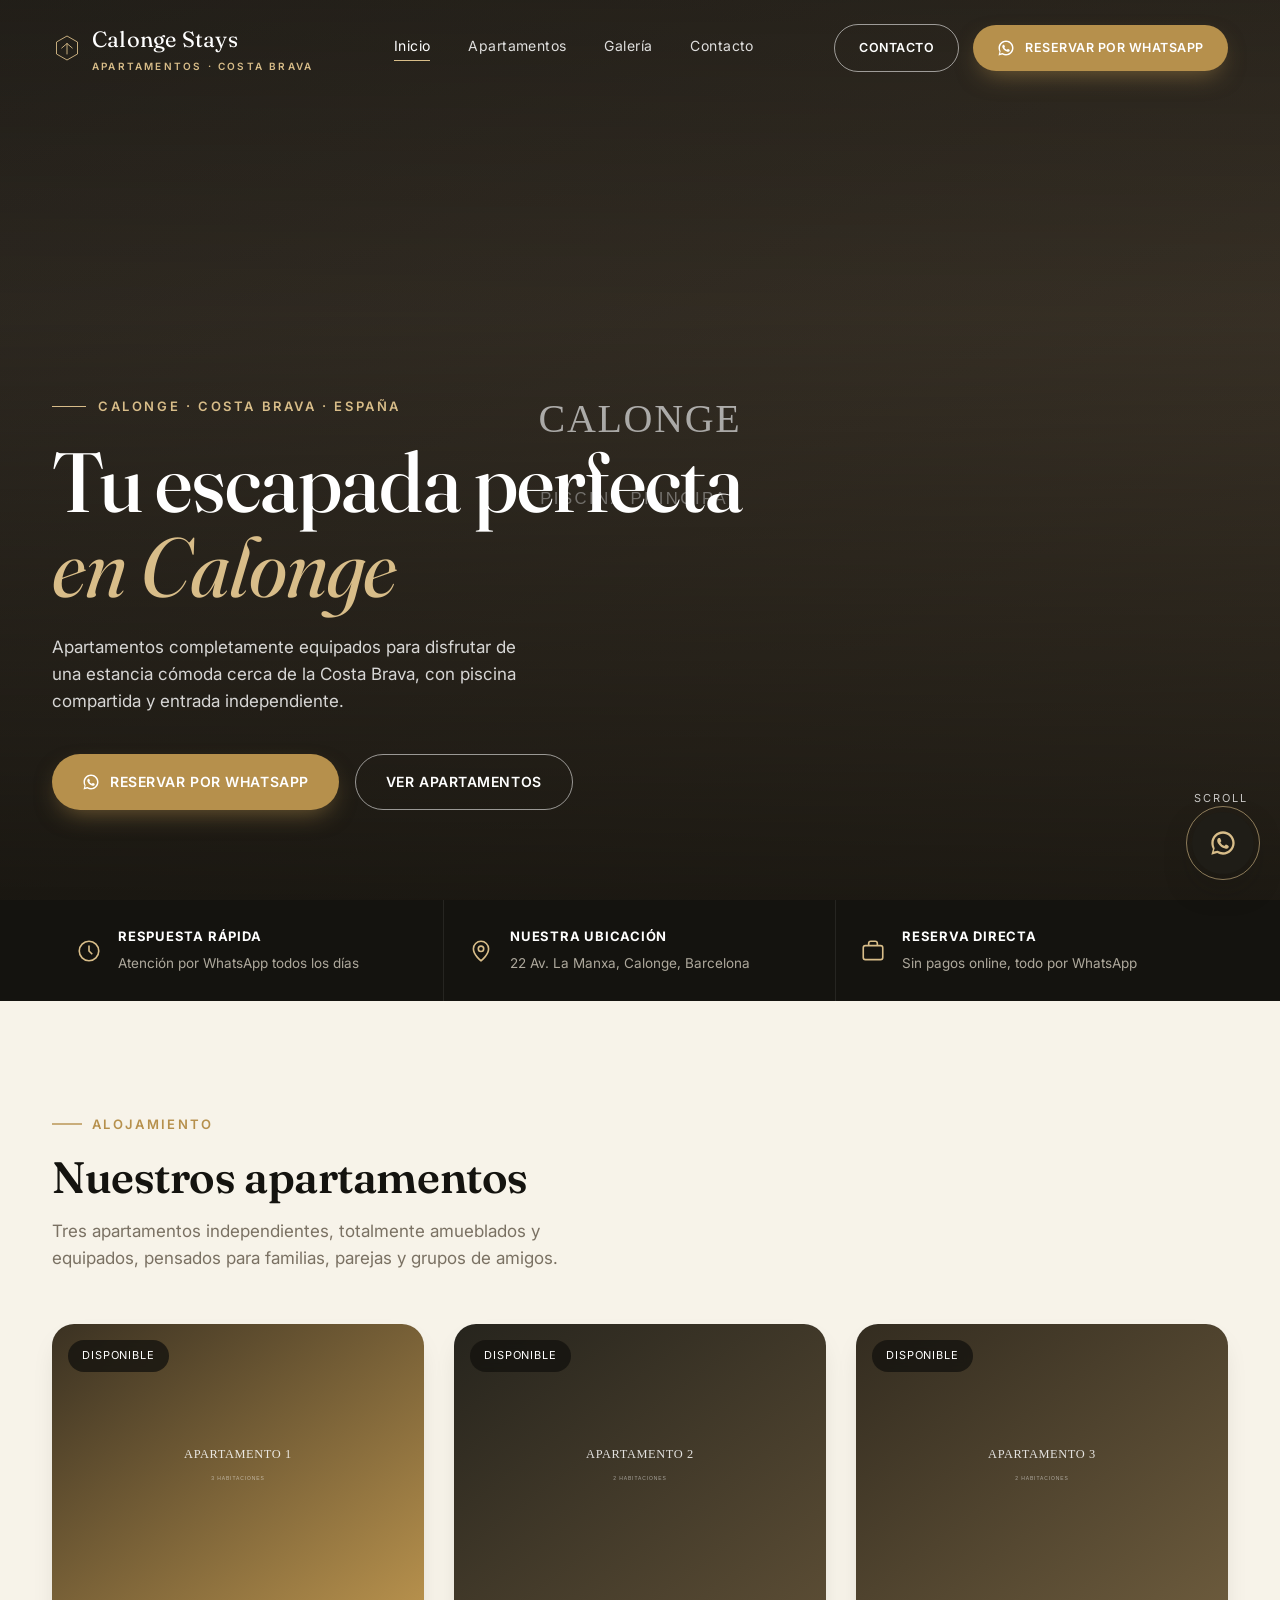
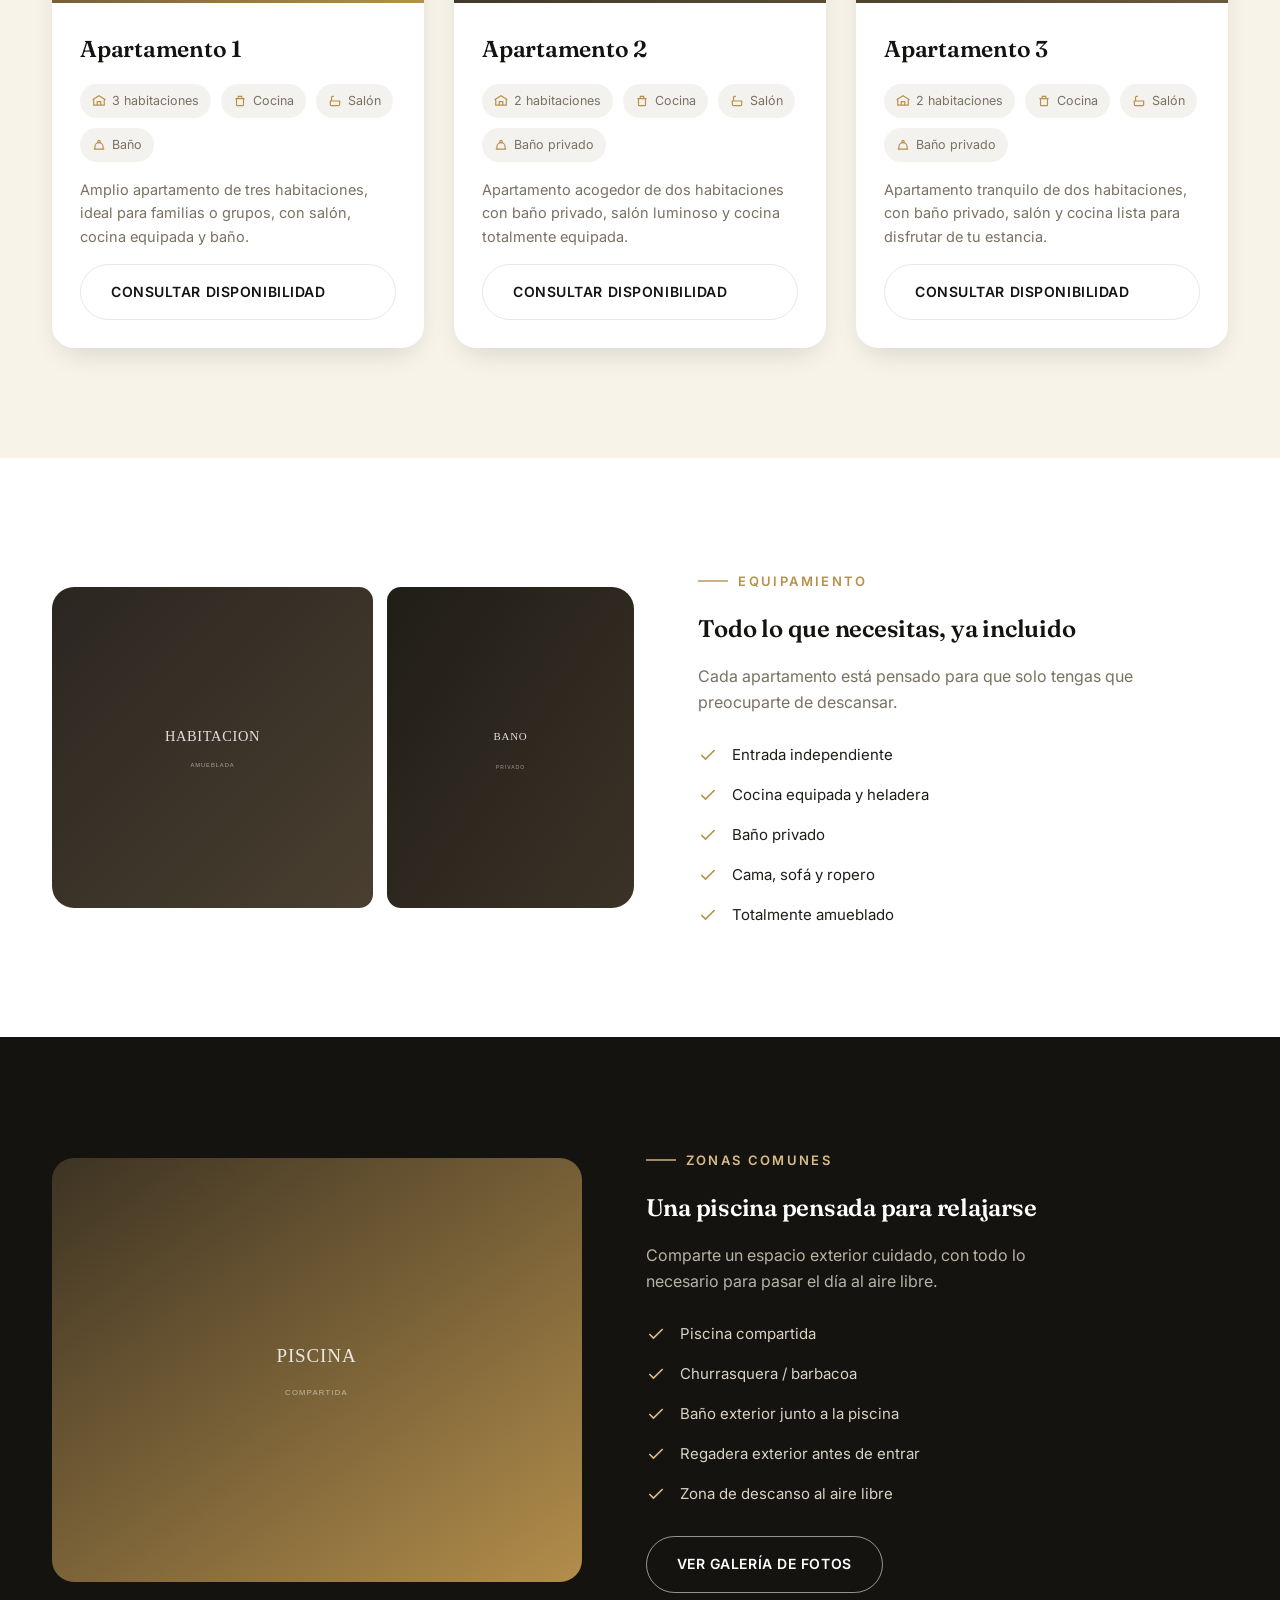
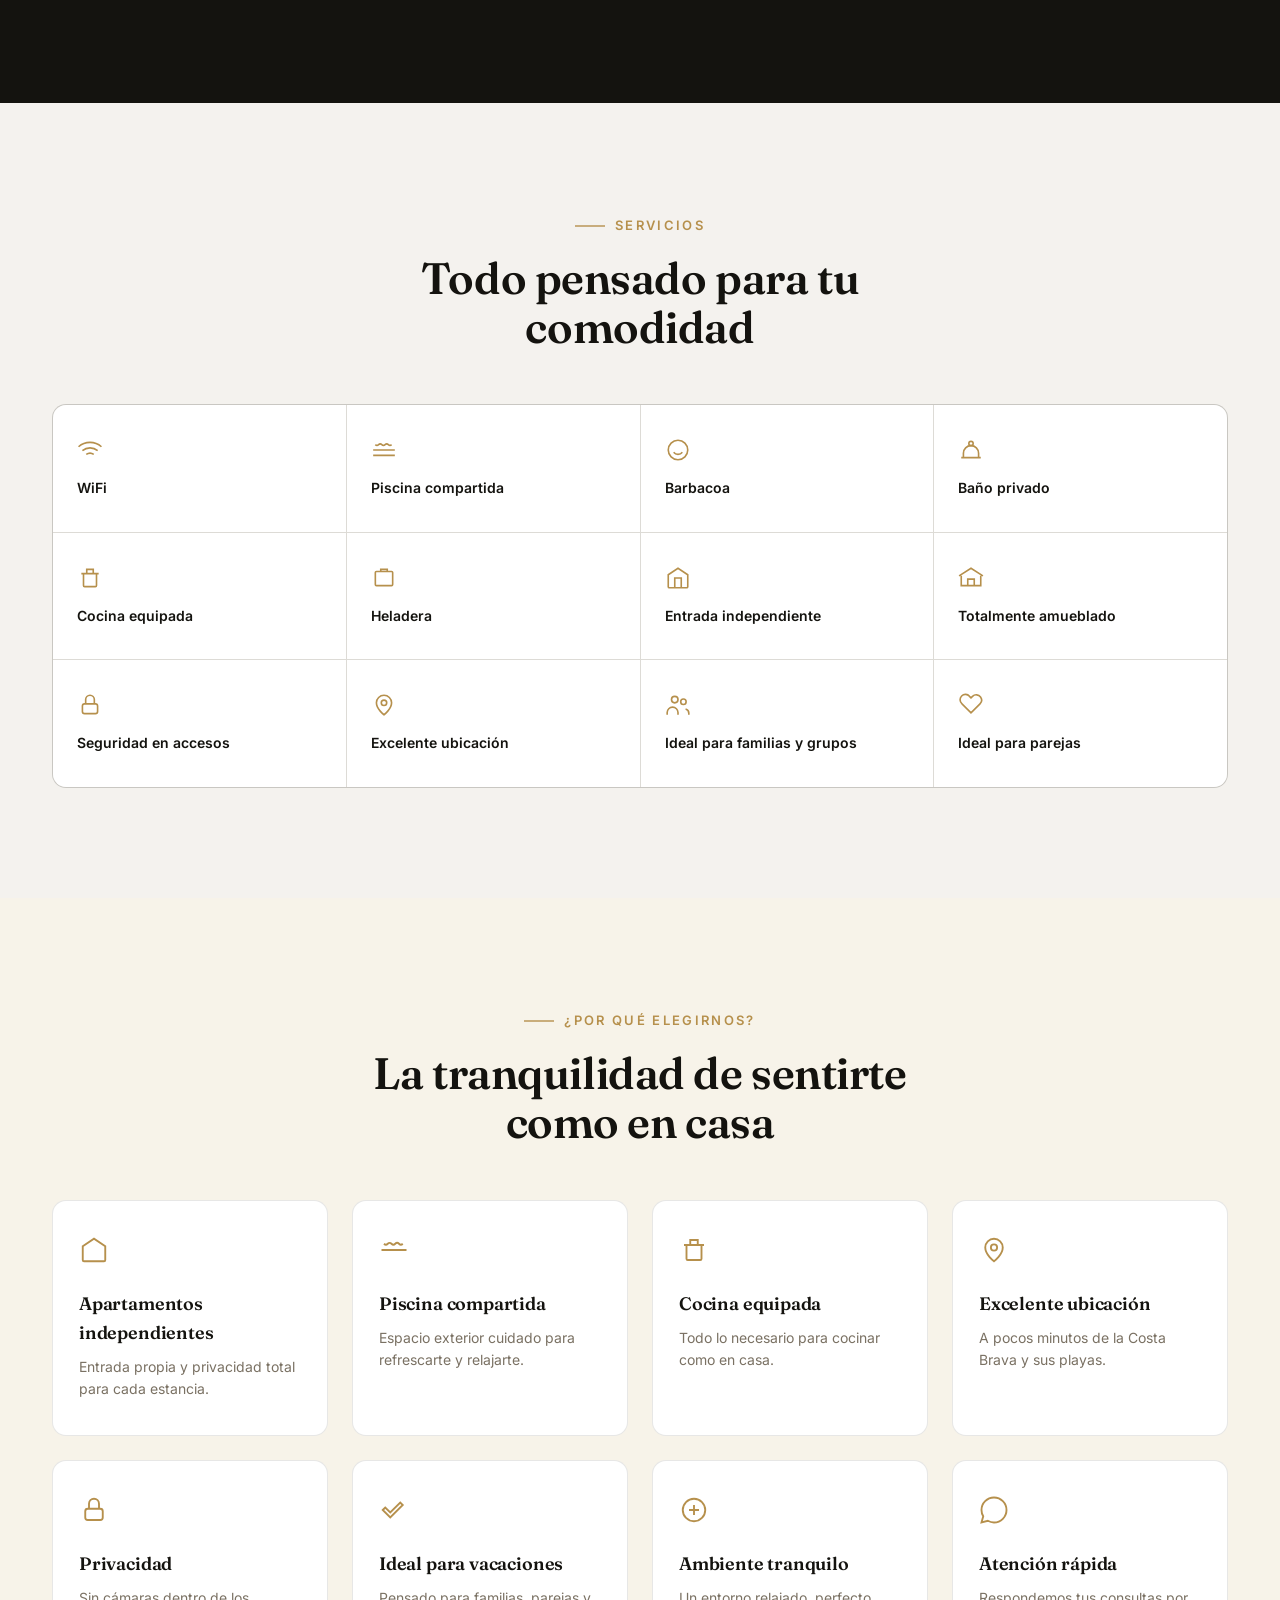
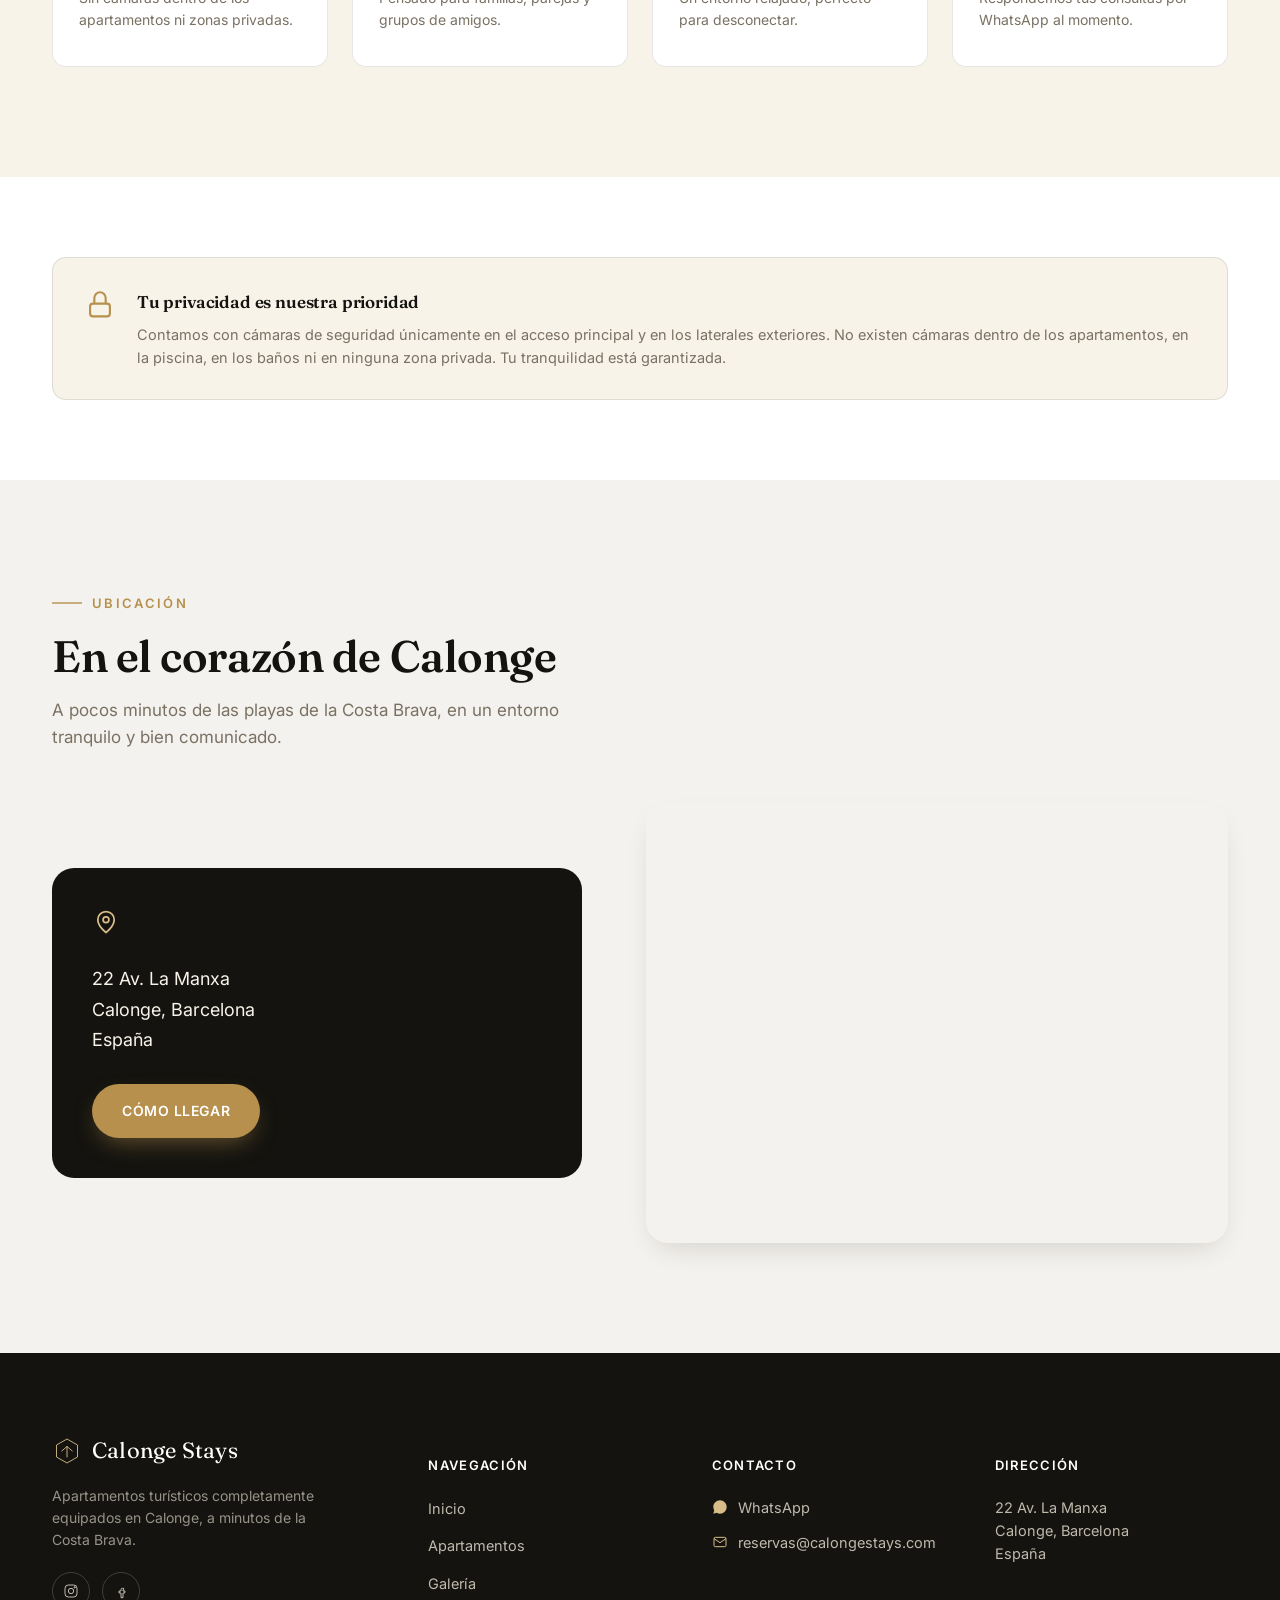
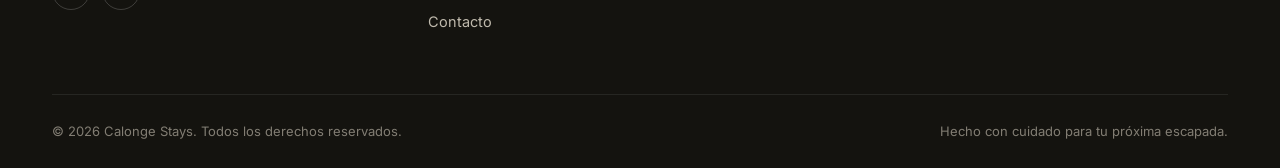
==== index.html @ a1d50704 "Add files via upload" ====
<!DOCTYPE html>
<html lang="es">
<head>
<meta charset="UTF-8">
<meta name="viewport" content="width=device-width, initial-scale=1.0">
<title>Calonge Stays — Apartamentos turísticos en Calonge, Costa Brava</title>
<meta name="description" content="Apartamentos completamente equipados en Calonge, cerca de la Costa Brava. Piscina compartida, barbacoa y entrada independiente. Consulta disponibilidad por WhatsApp.">
<meta name="theme-color" content="#14130F">
<link rel="icon" href="favicon.ico" type="image/png">
<!-- Open Graph -->
<meta property="og:title" content="Calonge Stays — Tu escapada perfecta en Calonge">
<meta property="og:description" content="Apartamentos completamente equipados cerca de la Costa Brava. Piscina compartida, barbacoa y entrada independiente.">
<meta property="og:type" content="website">
<meta property="og:image" content="assets/images/og-cover.svg">
<meta property="og:locale" content="es_ES">
<link rel="preconnect" href="https://fonts.googleapis.com">
<link rel="preconnect" href="https://fonts.gstatic.com" crossorigin>
<link href="https://fonts.googleapis.com/css2?family=Fraunces:ital,opsz,wght@0,9..144,300;0,9..144,500;0,9..144,600;1,9..144,400&family=Inter:wght@400;500;600;700&display=swap" rel="stylesheet">
<link rel="stylesheet" href="assets/css/style.css">
</head>
<body>

<!-- ============ HEADER ============ -->
<header class="site-header">
  <div class="container">
    <a href="index.html" class="brand">
      <svg viewBox="0 0 40 40" fill="none"><path d="M20 4L34 12V28L20 36L6 28V12L20 4Z" stroke="#D8BD89" stroke-width="1.2"/><path d="M13 20L20 14L27 20M20 14V28" stroke="#D8BD89" stroke-width="1.2" stroke-linecap="round" stroke-linejoin="round"/></svg>
      <span>Calonge Stays<small>Apartamentos · Costa Brava</small></span>
    </a>
    <nav class="nav-desktop">
      <a href="index.html" class="active">Inicio</a>
      <a href="apartamentos.html">Apartamentos</a>
      <a href="galeria.html">Galería</a>
      <a href="contacto.html">Contacto</a>
    </nav>
    <div class="nav-cta">
      <a href="contacto.html" class="btn btn-outline">Contacto</a>
      <a href="#" class="btn btn-gold" data-whatsapp data-apartment="Consulta general">
        <svg viewBox="0 0 24 24" fill="currentColor"><path d="M12 2C6.48 2 2 6.48 2 12c0 1.85.5 3.58 1.38 5.07L2 22l5.07-1.36A9.93 9.93 0 0012 22c5.52 0 10-4.48 10-10S17.52 2 12 2zm0 18c-1.66 0-3.21-.46-4.54-1.26l-.33-.2-3.06.82.83-2.99-.21-.31A7.94 7.94 0 014 12c0-4.41 3.59-8 8-8s8 3.59 8 8-3.59 8-8 8zm4.32-5.94c-.23-.12-1.37-.68-1.58-.76-.21-.08-.37-.12-.52.12-.15.23-.6.76-.74.92-.13.15-.27.16-.5.05-1.36-.65-2.25-1.16-3.14-2.63-.24-.4.24-.37.69-1.24.08-.15.04-.28-.03-.39-.08-.12-.6-1.45-.83-1.97-.21-.5-.43-.43-.6-.44-.15-.01-.32-.01-.5-.01-.16 0-.43.06-.66.31-.23.25-.88.86-.88 2.09 0 1.23.9 2.42 1.03 2.59.13.17 1.76 2.69 4.27 3.67 2.02.79 2.43.63 2.87.59.43-.04 1.37-.56 1.56-1.11.19-.55.19-1.01.13-1.11-.06-.1-.21-.16-.45-.28z"/></svg>
        Reservar por WhatsApp
      </a>
    </div>
    <button class="nav-toggle" aria-label="Abrir menú">
      <svg viewBox="0 0 24 24" fill="none" stroke="currentColor" stroke-width="2"><line x1="3" y1="6" x2="21" y2="6"/><line x1="3" y1="12" x2="21" y2="12"/><line x1="3" y1="18" x2="21" y2="18"/></svg>
    </button>
  </div>
</header>

<div class="mobile-menu">
  <a href="index.html">Inicio</a>
  <a href="apartamentos.html">Apartamentos</a>
  <a href="galeria.html">Galería</a>
  <a href="contacto.html">Contacto</a>
  <a href="#" class="btn btn-gold btn-block" data-whatsapp data-apartment="Consulta general">Reservar por WhatsApp</a>
</div>

<!-- ============ HERO ============ -->
<section class="hero">
  <div class="hero-media">
    <img src="assets/images/hero-pool.svg" alt="Piscina compartida de los apartamentos en Calonge" loading="eager">
  </div>
  <div class="hero-content">
    <div class="hero-eyebrow"><span></span>Calonge · Costa Brava · España</div>
    <h1>Tu escapada perfecta<br><em>en Calonge</em></h1>
    <p class="hero-sub">Apartamentos completamente equipados para disfrutar de una estancia cómoda cerca de la Costa Brava, con piscina compartida y entrada independiente.</p>
    <div class="hero-actions">
      <a href="#" class="btn btn-gold" data-whatsapp data-apartment="Consulta general">
        <svg viewBox="0 0 24 24" fill="currentColor"><path d="M12 2C6.48 2 2 6.48 2 12c0 1.85.5 3.58 1.38 5.07L2 22l5.07-1.36A9.93 9.93 0 0012 22c5.52 0 10-4.48 10-10S17.52 2 12 2zm0 18c-1.66 0-3.21-.46-4.54-1.26l-.33-.2-3.06.82.83-2.99-.21-.31A7.94 7.94 0 014 12c0-4.41 3.59-8 8-8s8 3.59 8 8-3.59 8-8 8zm4.32-5.94c-.23-.12-1.37-.68-1.58-.76-.21-.08-.37-.12-.52.12-.15.23-.6.76-.74.92-.13.15-.27.16-.5.05-1.36-.65-2.25-1.16-3.14-2.63-.24-.4.24-.37.69-1.24.08-.15.04-.28-.03-.39-.08-.12-.6-1.45-.83-1.97-.21-.5-.43-.43-.6-.44-.15-.01-.32-.01-.5-.01-.16 0-.43.06-.66.31-.23.25-.88.86-.88 2.09 0 1.23.9 2.42 1.03 2.59.13.17 1.76 2.69 4.27 3.67 2.02.79 2.43.63 2.87.59.43-.04 1.37-.56 1.56-1.11.19-.55.19-1.01.13-1.11-.06-.1-.21-.16-.45-.28z"/></svg>
        Reservar por WhatsApp
      </a>
      <a href="apartamentos.html" class="btn btn-outline">Ver apartamentos</a>
    </div>
  </div>
  <div class="hero-scroll"><span>Scroll</span><span class="line"></span></div>
</section>

<!-- ============ INFO STRIP ============ -->
<section class="info-strip">
  <div class="container">
    <div class="info-item">
      <svg viewBox="0 0 24 24" fill="none" stroke="currentColor" stroke-width="1.5"><circle cx="12" cy="12" r="9"/><path d="M12 7v5l3 3"/></svg>
      <div><strong>Respuesta rápida</strong><span>Atención por WhatsApp todos los días</span></div>
    </div>
    <div class="info-item">
      <svg viewBox="0 0 24 24" fill="none" stroke="currentColor" stroke-width="1.5"><path d="M12 21s-7-5.2-7-11a7 7 0 1114 0c0 5.8-7 11-7 11z"/><circle cx="12" cy="10" r="2.5"/></svg>
      <div><strong>Nuestra ubicación</strong><span>22 Av. La Manxa, Calonge, Barcelona</span></div>
    </div>
    <div class="info-item">
      <svg viewBox="0 0 24 24" fill="none" stroke="currentColor" stroke-width="1.5"><rect x="3" y="7" width="18" height="13" rx="2"/><path d="M8 7V5a2 2 0 012-2h4a2 2 0 012 2v2"/></svg>
      <div><strong>Reserva directa</strong><span>Sin pagos online, todo por WhatsApp</span></div>
    </div>
  </div>
</section>

<!-- ============ APARTAMENTOS ============ -->
<section class="section bg-beige" id="apartamentos">
  <div class="container">
    <div class="section-head reveal">
      <div class="eyebrow"><svg viewBox="0 0 30 10"><line x1="0" y1="5" x2="30" y2="5" stroke="currentColor" stroke-width="1.4"/></svg>Alojamiento</div>
      <h2>Nuestros apartamentos</h2>
      <p>Tres apartamentos independientes, totalmente amueblados y equipados, pensados para familias, parejas y grupos de amigos.</p>
    </div>

    <div class="apt-grid">

      <article class="apt-card reveal">
        <div class="apt-photo">
          <span class="apt-badge">Disponible</span>
          <img src="assets/images/apt1-main.svg" alt="Apartamento 1 en Calonge" loading="lazy">
        </div>
        <div class="apt-body">
          <h3>Apartamento 1</h3>
          <div class="apt-meta">
            <span><svg viewBox="0 0 24 24" fill="none" stroke="currentColor" stroke-width="2"><path d="M3 10v9h18v-9M1 10l11-7 11 7M9 19v-6h6v6"/></svg>3 habitaciones</span>
            <span><svg viewBox="0 0 24 24" fill="none" stroke="currentColor" stroke-width="2"><path d="M4 8h16M6 8v11a1 1 0 001 1h10a1 1 0 001-1V8M9 4h6v4H9z"/></svg>Cocina</span>
            <span><svg viewBox="0 0 24 24" fill="none" stroke="currentColor" stroke-width="2"><path d="M4 12h16v6a2 2 0 01-2 2H6a2 2 0 01-2-2v-6zM6 12V6a2 2 0 012-2h2"/></svg>Salón</span>
            <span><svg viewBox="0 0 24 24" fill="none" stroke="currentColor" stroke-width="2"><circle cx="12" cy="6" r="2"/><path d="M5 19v-4a7 7 0 0114 0v4M3 19h18"/></svg>Baño</span>
          </div>
          <p class="desc">Amplio apartamento de tres habitaciones, ideal para familias o grupos, con salón, cocina equipada y baño.</p>
          <a href="#" class="btn btn-outline-dark" data-whatsapp data-apartment="Apartamento 1">Consultar disponibilidad</a>
        </div>
      </article>

      <article class="apt-card reveal">
        <div class="apt-photo">
          <span class="apt-badge">Disponible</span>
          <img src="assets/images/apt2-main.svg" alt="Apartamento 2 en Calonge" loading="lazy">
        </div>
        <div class="apt-body">
          <h3>Apartamento 2</h3>
          <div class="apt-meta">
            <span><svg viewBox="0 0 24 24" fill="none" stroke="currentColor" stroke-width="2"><path d="M3 10v9h18v-9M1 10l11-7 11 7M9 19v-6h6v6"/></svg>2 habitaciones</span>
            <span><svg viewBox="0 0 24 24" fill="none" stroke="currentColor" stroke-width="2"><path d="M4 8h16M6 8v11a1 1 0 001 1h10a1 1 0 001-1V8M9 4h6v4H9z"/></svg>Cocina</span>
            <span><svg viewBox="0 0 24 24" fill="none" stroke="currentColor" stroke-width="2"><path d="M4 12h16v6a2 2 0 01-2 2H6a2 2 0 01-2-2v-6zM6 12V6a2 2 0 012-2h2"/></svg>Salón</span>
            <span><svg viewBox="0 0 24 24" fill="none" stroke="currentColor" stroke-width="2"><circle cx="12" cy="6" r="2"/><path d="M5 19v-4a7 7 0 0114 0v4M3 19h18"/></svg>Baño privado</span>
          </div>
          <p class="desc">Apartamento acogedor de dos habitaciones con baño privado, salón luminoso y cocina totalmente equipada.</p>
          <a href="#" class="btn btn-outline-dark" data-whatsapp data-apartment="Apartamento 2">Consultar disponibilidad</a>
        </div>
      </article>

      <article class="apt-card reveal">
        <div class="apt-photo">
          <span class="apt-badge">Disponible</span>
          <img src="assets/images/apt3-main.svg" alt="Apartamento 3 en Calonge" loading="lazy">
        </div>
        <div class="apt-body">
          <h3>Apartamento 3</h3>
          <div class="apt-meta">
            <span><svg viewBox="0 0 24 24" fill="none" stroke="currentColor" stroke-width="2"><path d="M3 10v9h18v-9M1 10l11-7 11 7M9 19v-6h6v6"/></svg>2 habitaciones</span>
            <span><svg viewBox="0 0 24 24" fill="none" stroke="currentColor" stroke-width="2"><path d="M4 8h16M6 8v11a1 1 0 001 1h10a1 1 0 001-1V8M9 4h6v4H9z"/></svg>Cocina</span>
            <span><svg viewBox="0 0 24 24" fill="none" stroke="currentColor" stroke-width="2"><path d="M4 12h16v6a2 2 0 01-2 2H6a2 2 0 01-2-2v-6zM6 12V6a2 2 0 012-2h2"/></svg>Salón</span>
            <span><svg viewBox="0 0 24 24" fill="none" stroke="currentColor" stroke-width="2"><circle cx="12" cy="6" r="2"/><path d="M5 19v-4a7 7 0 0114 0v4M3 19h18"/></svg>Baño privado</span>
          </div>
          <p class="desc">Apartamento tranquilo de dos habitaciones, con baño privado, salón y cocina lista para disfrutar de tu estancia.</p>
          <a href="#" class="btn btn-outline-dark" data-whatsapp data-apartment="Apartamento 3">Consultar disponibilidad</a>
        </div>
      </article>

    </div>
  </div>
</section>

<!-- ============ FEATURE SPLIT — interior ============ -->
<section class="section">
  <div class="container">
    <div class="split">
      <div class="split-media stacked reveal">
        <img class="tall" src="assets/images/feature-room.svg" alt="Habitación amueblada">
        <img src="assets/images/feature-bath.svg" alt="Baño privado">
      </div>
      <div class="reveal">
        <div class="eyebrow"><svg viewBox="0 0 30 10"><line x1="0" y1="5" x2="30" y2="5" stroke="currentColor" stroke-width="1.4"/></svg>Equipamiento</div>
        <h2>Todo lo que necesitas, ya incluido</h2>
        <p style="margin-top:16px;color:var(--taupe);font-size:16px;max-width:440px;">Cada apartamento está pensado para que solo tengas que preocuparte de descansar.</p>
        <ul class="feature-list">
          <li><svg viewBox="0 0 24 24" fill="none" stroke="currentColor" stroke-width="2"><polyline points="20 6 9 17 4 12"/></svg>Entrada independiente</li>
          <li><svg viewBox="0 0 24 24" fill="none" stroke="currentColor" stroke-width="2"><polyline points="20 6 9 17 4 12"/></svg>Cocina equipada y heladera</li>
          <li><svg viewBox="0 0 24 24" fill="none" stroke="currentColor" stroke-width="2"><polyline points="20 6 9 17 4 12"/></svg>Baño privado</li>
          <li><svg viewBox="0 0 24 24" fill="none" stroke="currentColor" stroke-width="2"><polyline points="20 6 9 17 4 12"/></svg>Cama, sofá y ropero</li>
          <li><svg viewBox="0 0 24 24" fill="none" stroke="currentColor" stroke-width="2"><polyline points="20 6 9 17 4 12"/></svg>Totalmente amueblado</li>
        </ul>
      </div>
    </div>
  </div>
</section>

<!-- ============ PISCINA ============ -->
<section class="section bg-black">
  <div class="container">
    <div class="split reverse">
      <div class="reveal">
        <div class="eyebrow" style="color:var(--gold-soft);"><svg viewBox="0 0 30 10"><line x1="0" y1="5" x2="30" y2="5" stroke="currentColor" stroke-width="1.4"/></svg>Zonas comunes</div>
        <h2>Una piscina pensada para relajarse</h2>
        <p style="margin-top:16px;color:rgba(239,232,216,0.75);font-size:16px;max-width:440px;">Comparte un espacio exterior cuidado, con todo lo necesario para pasar el día al aire libre.</p>
        <ul class="feature-list">
          <li><svg viewBox="0 0 24 24" fill="none" stroke="var(--gold-soft)" stroke-width="2"><polyline points="20 6 9 17 4 12"/></svg><span style="color:rgba(239,232,216,0.9);">Piscina compartida</span></li>
          <li><svg viewBox="0 0 24 24" fill="none" stroke="var(--gold-soft)" stroke-width="2"><polyline points="20 6 9 17 4 12"/></svg><span style="color:rgba(239,232,216,0.9);">Churrasquera / barbacoa</span></li>
          <li><svg viewBox="0 0 24 24" fill="none" stroke="var(--gold-soft)" stroke-width="2"><polyline points="20 6 9 17 4 12"/></svg><span style="color:rgba(239,232,216,0.9);">Baño exterior junto a la piscina</span></li>
          <li><svg viewBox="0 0 24 24" fill="none" stroke="var(--gold-soft)" stroke-width="2"><polyline points="20 6 9 17 4 12"/></svg><span style="color:rgba(239,232,216,0.9);">Regadera exterior antes de entrar</span></li>
          <li><svg viewBox="0 0 24 24" fill="none" stroke="var(--gold-soft)" stroke-width="2"><polyline points="20 6 9 17 4 12"/></svg><span style="color:rgba(239,232,216,0.9);">Zona de descanso al aire libre</span></li>
        </ul>
        <a href="galeria.html" class="btn btn-outline" style="margin-top:30px;">Ver galería de fotos</a>
      </div>
      <div class="split-media reveal">
        <img src="assets/images/pool-wide1.svg" alt="Piscina compartida">
      </div>
    </div>
  </div>
</section>

<!-- ============ SERVICIOS ============ -->
<section class="section bg-grey">
  <div class="container">
    <div class="section-head center reveal">
      <div class="eyebrow"><svg viewBox="0 0 30 10"><line x1="0" y1="5" x2="30" y2="5" stroke="currentColor" stroke-width="1.4"/></svg>Servicios</div>
      <h2>Todo pensado para tu comodidad</h2>
    </div>
    <div class="services-grid reveal">
      <div class="service-item"><svg viewBox="0 0 24 24" fill="none" stroke="currentColor" stroke-width="1.5"><path d="M5 12.55a11 11 0 0114.08 0M1.42 9a16 16 0 0121.16 0M8.53 16.11a6 6 0 016.95 0M12 20h.01"/></svg><span>WiFi</span></div>
      <div class="service-item"><svg viewBox="0 0 24 24" fill="none" stroke="currentColor" stroke-width="1.5"><path d="M2 12h20M2 17h20M4 7c1 1 2 1 3 0s2-1 3 0 2 1 3 0 2-1 3 0 2 1 3 0"/></svg><span>Piscina compartida</span></div>
      <div class="service-item"><svg viewBox="0 0 24 24" fill="none" stroke="currentColor" stroke-width="1.5"><circle cx="12" cy="12" r="9"/><path d="M9 9h.01M15 9h.01M8 14s1.5 2 4 2 4-2 4-2"/></svg><span>Barbacoa</span></div>
      <div class="service-item"><svg viewBox="0 0 24 24" fill="none" stroke="currentColor" stroke-width="1.5"><circle cx="12" cy="6" r="2"/><path d="M5 19v-4a7 7 0 0114 0v4M3 19h18"/></svg><span>Baño privado</span></div>
      <div class="service-item"><svg viewBox="0 0 24 24" fill="none" stroke="currentColor" stroke-width="1.5"><path d="M4 8h16M6 8v11a1 1 0 001 1h10a1 1 0 001-1V8M9 4h6v4H9z"/></svg><span>Cocina equipada</span></div>
      <div class="service-item"><svg viewBox="0 0 24 24" fill="none" stroke="currentColor" stroke-width="1.5"><rect x="4" y="6" width="16" height="13" rx="1"/><path d="M9 6V4h6v2"/></svg><span>Heladera</span></div>
      <div class="service-item"><svg viewBox="0 0 24 24" fill="none" stroke="currentColor" stroke-width="1.5"><path d="M3 9l9-6 9 6v11a1 1 0 01-1 1H4a1 1 0 01-1-1V9z"/><path d="M9 21V12h6v9"/></svg><span>Entrada independiente</span></div>
      <div class="service-item"><svg viewBox="0 0 24 24" fill="none" stroke="currentColor" stroke-width="1.5"><path d="M3 10v9h18v-9M1 10l11-7 11 7M9 19v-6h6v6"/></svg><span>Totalmente amueblado</span></div>
      <div class="service-item"><svg viewBox="0 0 24 24" fill="none" stroke="currentColor" stroke-width="1.5"><rect x="5" y="11" width="14" height="9" rx="2"/><path d="M8 11V7a4 4 0 118 0v4"/></svg><span>Seguridad en accesos</span></div>
      <div class="service-item"><svg viewBox="0 0 24 24" fill="none" stroke="currentColor" stroke-width="1.5"><path d="M12 21s-7-5.2-7-11a7 7 0 1114 0c0 5.8-7 11-7 11z"/><circle cx="12" cy="10" r="2.5"/></svg><span>Excelente ubicación</span></div>
      <div class="service-item"><svg viewBox="0 0 24 24" fill="none" stroke="currentColor" stroke-width="1.5"><circle cx="9" cy="7" r="3"/><path d="M2 21v-2a5 5 0 015-5h0a5 5 0 015 5v2"/><circle cx="17" cy="9" r="2.5"/><path d="M22 21v-1.5a4 4 0 00-3-3.86"/></svg><span>Ideal para familias y grupos</span></div>
      <div class="service-item"><svg viewBox="0 0 24 24" fill="none" stroke="currentColor" stroke-width="1.5"><path d="M20.8 4.6a4.9 4.9 0 00-7.4-.6L12 5.4l-1.4-1.4a4.9 4.9 0 10-6.9 6.9L12 19.3l8.3-8.4a4.9 4.9 0 00.5-6.3z"/></svg><span>Ideal para parejas</span></div>
    </div>
  </div>
</section>

<!-- ============ POR QUÉ ELEGIRNOS ============ -->
<section class="section bg-beige">
  <div class="container">
    <div class="section-head center reveal">
      <div class="eyebrow"><svg viewBox="0 0 30 10"><line x1="0" y1="5" x2="30" y2="5" stroke="currentColor" stroke-width="1.4"/></svg>¿Por qué elegirnos?</div>
      <h2>La tranquilidad de sentirte como en casa</h2>
    </div>
    <div class="why-grid">
      <div class="why-card reveal"><svg viewBox="0 0 24 24" fill="none" stroke="currentColor" stroke-width="1.5"><path d="M3 9l9-6 9 6v11a1 1 0 01-1 1H4a1 1 0 01-1-1V9z"/></svg><h4>Apartamentos independientes</h4><p>Entrada propia y privacidad total para cada estancia.</p></div>
      <div class="why-card reveal"><svg viewBox="0 0 24 24" fill="none" stroke="currentColor" stroke-width="1.5"><path d="M2 12h20M4 7c1 1 2 1 3 0s2-1 3 0 2 1 3 0 2-1 3 0 2 1 3 0"/></svg><h4>Piscina compartida</h4><p>Espacio exterior cuidado para refrescarte y relajarte.</p></div>
      <div class="why-card reveal"><svg viewBox="0 0 24 24" fill="none" stroke="currentColor" stroke-width="1.5"><path d="M4 8h16M6 8v11a1 1 0 001 1h10a1 1 0 001-1V8M9 4h6v4H9z"/></svg><h4>Cocina equipada</h4><p>Todo lo necesario para cocinar como en casa.</p></div>
      <div class="why-card reveal"><svg viewBox="0 0 24 24" fill="none" stroke="currentColor" stroke-width="1.5"><path d="M12 21s-7-5.2-7-11a7 7 0 1114 0c0 5.8-7 11-7 11z"/><circle cx="12" cy="10" r="2.5"/></svg><h4>Excelente ubicación</h4><p>A pocos minutos de la Costa Brava y sus playas.</p></div>
      <div class="why-card reveal"><svg viewBox="0 0 24 24" fill="none" stroke="currentColor" stroke-width="1.5"><rect x="5" y="11" width="14" height="9" rx="2"/><path d="M8 11V7a4 4 0 118 0v4"/></svg><h4>Privacidad</h4><p>Sin cámaras dentro de los apartamentos ni zonas privadas.</p></div>
      <div class="why-card reveal"><svg viewBox="0 0 24 24" fill="none" stroke="currentColor" stroke-width="1.5"><path d="M3 12l2-2 4 4 8-8 2 2-10 10z"/></svg><h4>Ideal para vacaciones</h4><p>Pensado para familias, parejas y grupos de amigos.</p></div>
      <div class="why-card reveal"><svg viewBox="0 0 24 24" fill="none" stroke="currentColor" stroke-width="1.5"><circle cx="12" cy="12" r="9"/><path d="M8 12h8M12 8v8"/></svg><h4>Ambiente tranquilo</h4><p>Un entorno relajado, perfecto para desconectar.</p></div>
      <div class="why-card reveal"><svg viewBox="0 0 24 24" fill="none" stroke="currentColor" stroke-width="1.5"><path d="M12 2C6.48 2 2 6.48 2 12c0 1.85.5 3.58 1.38 5.07L2 22l5.07-1.36A9.93 9.93 0 0012 22c5.52 0 10-4.48 10-10S17.52 2 12 2z"/></svg><h4>Atención rápida</h4><p>Respondemos tus consultas por WhatsApp al momento.</p></div>
    </div>
  </div>
</section>

<!-- ============ SEGURIDAD ============ -->
<section class="section-tight">
  <div class="container">
    <div class="security-note reveal">
      <svg viewBox="0 0 24 24" fill="none" stroke="currentColor" stroke-width="1.5"><rect x="5" y="11" width="14" height="9" rx="2"/><path d="M8 11V7a4 4 0 118 0v4"/></svg>
      <div>
        <h4>Tu privacidad es nuestra prioridad</h4>
        <p>Contamos con cámaras de seguridad únicamente en el acceso principal y en los laterales exteriores. No existen cámaras dentro de los apartamentos, en la piscina, en los baños ni en ninguna zona privada. Tu tranquilidad está garantizada.</p>
      </div>
    </div>
  </div>
</section>

<!-- ============ UBICACIÓN ============ -->
<section class="section bg-grey">
  <div class="container">
    <div class="section-head reveal">
      <div class="eyebrow"><svg viewBox="0 0 30 10"><line x1="0" y1="5" x2="30" y2="5" stroke="currentColor" stroke-width="1.4"/></svg>Ubicación</div>
      <h2>En el corazón de Calonge</h2>
      <p>A pocos minutos de las playas de la Costa Brava, en un entorno tranquilo y bien comunicado.</p>
    </div>
    <div class="split reverse">
      <div class="location-card reveal">
        <svg viewBox="0 0 24 24" fill="none" stroke="currentColor" stroke-width="1.5"><path d="M12 21s-7-5.2-7-11a7 7 0 1114 0c0 5.8-7 11-7 11z"/><circle cx="12" cy="10" r="2.5"/></svg>
        <p class="addr">22 Av. La Manxa<br>Calonge, Barcelona<br>España</p>
        <a href="https://www.google.com/maps/search/?api=1&query=22+Av.+La+Manxa,+Calonge,+Barcelona,+Espa%C3%B1a" target="_blank" rel="noopener" class="btn btn-gold">Cómo llegar</a>
      </div>
      <div class="map-wrap reveal">
        <iframe src="https://www.google.com/maps?q=22+Av.+La+Manxa,+Calonge,+Barcelona,+Espa%C3%B1a&output=embed" loading="lazy" allowfullscreen referrerpolicy="no-referrer-when-downgrade" title="Mapa de ubicación"></iframe>
      </div>
    </div>
  </div>
</section>

<!-- ============ FOOTER ============ -->
<footer class="site-footer">
  <div class="container">
    <div class="footer-grid">
      <div class="footer-brand">
        <div class="brand">
          <svg viewBox="0 0 40 40" fill="none"><path d="M20 4L34 12V28L20 36L6 28V12L20 4Z" stroke="#D8BD89" stroke-width="1.2"/><path d="M13 20L20 14L27 20M20 14V28" stroke="#D8BD89" stroke-width="1.2" stroke-linecap="round" stroke-linejoin="round"/></svg>
          <span>Calonge Stays</span>
        </div>
        <p>Apartamentos turísticos completamente equipados en Calonge, a minutos de la Costa Brava.</p>
        <div class="social-row">
          <a href="#" aria-label="Instagram"><svg viewBox="0 0 24 24" fill="none" stroke="currentColor" stroke-width="1.5"><rect x="3" y="3" width="18" height="18" rx="5"/><circle cx="12" cy="12" r="4"/><circle cx="17.5" cy="6.5" r="1"/></svg></a>
          <a href="#" aria-label="Facebook"><svg viewBox="0 0 24 24" fill="none" stroke="currentColor" stroke-width="1.5"><path d="M16 8h-2a2 2 0 00-2 2v2H9v3h3v7h3v-7h2.5l.5-3H15v-1.5a.5.5 0 01.5-.5H16V8z"/></svg></a>
        </div>
      </div>
      <div class="footer-col">
        <h5>Navegación</h5>
        <ul>
          <li><a href="index.html">Inicio</a></li>
          <li><a href="apartamentos.html">Apartamentos</a></li>
          <li><a href="galeria.html">Galería</a></li>
          <li><a href="contacto.html">Contacto</a></li>
        </ul>
      </div>
      <div class="footer-col">
        <h5>Contacto</h5>
        <ul>
          <li class="contact-line"><svg viewBox="0 0 24 24" fill="currentColor"><path d="M12 2C6.48 2 2 6.48 2 12c0 1.85.5 3.58 1.38 5.07L2 22l5.07-1.36A9.93 9.93 0 0012 22c5.52 0 10-4.48 10-10S17.52 2 12 2z"/></svg><a href="#" data-whatsapp data-apartment="Consulta general">WhatsApp</a></li>
          <li class="contact-line"><svg viewBox="0 0 24 24" fill="none" stroke="currentColor" stroke-width="1.5"><rect x="3" y="5" width="18" height="14" rx="2"/><path d="M3 7l9 6 9-6"/></svg><a href="mailto:reservas@calongestays.com">reservas@calongestays.com</a></li>
        </ul>
      </div>
      <div class="footer-col">
        <h5>Dirección</h5>
        <p style="font-size:14.5px;">22 Av. La Manxa<br>Calonge, Barcelona<br>España</p>
      </div>
    </div>
    <div class="footer-bottom">
      <span>© <span id="footer-year"></span> Calonge Stays. Todos los derechos reservados.</span>
      <span>Hecho con cuidado para tu próxima escapada.</span>
    </div>
  </div>
</footer>

<!-- ============ WHATSAPP FLOAT ============ -->
<a href="#" class="whatsapp-float" data-whatsapp data-apartment="Consulta general" aria-label="Reservar por WhatsApp">
  <span class="tip">Resérvanos por WhatsApp</span>
  <svg viewBox="0 0 24 24" fill="currentColor"><path d="M12 2C6.48 2 2 6.48 2 12c0 1.85.5 3.58 1.38 5.07L2 22l5.07-1.36A9.93 9.93 0 0012 22c5.52 0 10-4.48 10-10S17.52 2 12 2zm0 18c-1.66 0-3.21-.46-4.54-1.26l-.33-.2-3.06.82.83-2.99-.21-.31A7.94 7.94 0 014 12c0-4.41 3.59-8 8-8s8 3.59 8 8-3.59 8-8 8zm4.32-5.94c-.23-.12-1.37-.68-1.58-.76-.21-.08-.37-.12-.52.12-.15.23-.6.76-.74.92-.13.15-.27.16-.5.05-1.36-.65-2.25-1.16-3.14-2.63-.24-.4.24-.37.69-1.24.08-.15.04-.28-.03-.39-.08-.12-.6-1.45-.83-1.97-.21-.5-.43-.43-.6-.44-.15-.01-.32-.01-.5-.01-.16 0-.43.06-.66.31-.23.25-.88.86-.88 2.09 0 1.23.9 2.42 1.03 2.59.13.17 1.76 2.69 4.27 3.67 2.02.79 2.43.63 2.87.59.43-.04 1.37-.56 1.56-1.11.19-.55.19-1.01.13-1.11-.06-.1-.21-.16-.45-.28z"/></svg>
</a>

<script src="assets/js/main.js"></script>
</body>
</html>
---- assets/css/style.css ----
/* =========================================================
   CALONGE STAYS — Design tokens & base
   ========================================================= */
:root{
  --black:#14130F;
  --ink:#1F1D17;
  --white:#FFFFFF;
  --beige:#EFE8D8;
  --beige-soft:#F7F3E9;
  --grey:#F4F2EE;
  --gold:#B6904C;
  --gold-soft:#D8BD89;
  --taupe:#7A7163;
  --line:rgba(20,19,15,0.10);

  --font-display:'Fraunces', 'Times New Roman', serif;
  --font-body:'Inter', -apple-system, BlinkMacSystemFont, 'Segoe UI', sans-serif;

  --radius-lg:22px;
  --radius-md:14px;
  --radius-sm:8px;

  --shadow-soft:0 20px 50px -20px rgba(20,19,15,0.25);
  --shadow-card:0 12px 30px -12px rgba(20,19,15,0.18);

  --ease:cubic-bezier(.22,1,.36,1);
}

*{box-sizing:border-box;}
html{scroll-behavior:smooth;}
body{
  margin:0;
  font-family:var(--font-body);
  color:var(--ink);
  background:var(--white);
  -webkit-font-smoothing:antialiased;
  line-height:1.6;
}
img{max-width:100%;display:block;}
a{color:inherit;text-decoration:none;}
ul{margin:0;padding:0;list-style:none;}
button{font-family:inherit;cursor:pointer;border:none;background:none;}
h1,h2,h3,h4{font-family:var(--font-display);margin:0;font-weight:600;letter-spacing:-0.01em;color:var(--black);}
p{margin:0;}
section{position:relative;}

.container{
  width:100%;
  max-width:1240px;
  margin:0 auto;
  padding:0 32px;
}

@media (max-width:680px){
  .container{padding:0 20px;}
}

/* Focus visibility */
a:focus-visible, button:focus-visible, input:focus-visible, textarea:focus-visible{
  outline:2px solid var(--gold);
  outline-offset:3px;
}

@media (prefers-reduced-motion: reduce){
  *{animation-duration:0.001ms !important; animation-iteration-count:1 !important; transition-duration:0.001ms !important; scroll-behavior:auto !important;}
}

/* =========== Eyebrow / divider signature =========== */
.eyebrow{
  display:inline-flex;
  align-items:center;
  gap:10px;
  font-size:13px;
  letter-spacing:.18em;
  text-transform:uppercase;
  color:var(--gold);
  font-weight:600;
  margin-bottom:18px;
}
.eyebrow svg{width:30px;height:10px;flex-shrink:0;}

.section-head{
  max-width:640px;
  margin-bottom:52px;
}
.section-head h2{
  font-size:clamp(30px,4vw,44px);
  line-height:1.12;
}
.section-head p{
  margin-top:16px;
  color:var(--taupe);
  font-size:17px;
  max-width:520px;
}
.section-head.center{margin-left:auto;margin-right:auto;text-align:center;}

/* =========== Buttons =========== */
.btn{
  display:inline-flex;
  align-items:center;
  gap:10px;
  padding:16px 30px;
  border-radius:100px;
  font-size:14px;
  font-weight:600;
  letter-spacing:.04em;
  text-transform:uppercase;
  transition:transform .35s var(--ease), box-shadow .35s var(--ease), background .35s var(--ease), color .35s var(--ease);
  white-space:nowrap;
}
.btn svg{width:18px;height:18px;}
.btn-gold{
  background:var(--gold);
  color:var(--white);
  box-shadow:0 10px 24px -8px rgba(182,144,76,0.55);
}
.btn-gold:hover{transform:translateY(-2px);box-shadow:0 16px 30px -8px rgba(182,144,76,0.65);}
.btn-outline{
  background:transparent;
  color:var(--white);
  border:1.5px solid rgba(255,255,255,0.55);
}
.btn-outline:hover{background:rgba(255,255,255,0.12);transform:translateY(-2px);}
.btn-outline-dark{
  background:transparent;
  color:var(--black);
  border:1.5px solid var(--line);
}
.btn-outline-dark:hover{border-color:var(--black);transform:translateY(-2px);}
.btn-block{width:100%;justify-content:center;}

/* =========== Header =========== */
.site-header{
  position:fixed;
  top:0;left:0;right:0;
  z-index:100;
  padding:22px 0;
  transition:background .4s var(--ease), padding .4s var(--ease), box-shadow .4s var(--ease);
}
.site-header .container{display:flex;align-items:center;justify-content:space-between;}
.site-header.is-scrolled{
  background:rgba(20,19,15,0.92);
  backdrop-filter:blur(10px);
  padding:14px 0;
  box-shadow:0 8px 24px -10px rgba(0,0,0,0.4);
}
.brand{display:flex;align-items:center;gap:10px;font-family:var(--font-display);font-size:22px;color:var(--white);letter-spacing:.01em;}
.brand small{display:block;font-family:var(--font-body);font-size:10px;letter-spacing:.22em;text-transform:uppercase;color:var(--gold-soft);font-weight:600;margin-top:1px;}
.brand svg{width:30px;height:30px;flex-shrink:0;}

.nav-desktop{display:flex;align-items:center;gap:38px;}
.nav-desktop a{
  color:rgba(255,255,255,0.85);
  font-size:14px;
  letter-spacing:.03em;
  position:relative;
  padding-bottom:4px;
  transition:color .3s;
}
.nav-desktop a::after{
  content:'';position:absolute;left:0;right:100%;bottom:0;height:1px;background:var(--gold-soft);
  transition:right .35s var(--ease);
}
.nav-desktop a:hover{color:var(--white);}
.nav-desktop a:hover::after, .nav-desktop a.active::after{right:0;}
.nav-desktop a.active{color:var(--white);}

.nav-cta{display:flex;align-items:center;gap:14px;}
.nav-cta .btn{padding:13px 24px;font-size:12.5px;}

.nav-toggle{
  display:none;
  width:42px;height:42px;
  border-radius:50%;
  border:1px solid rgba(255,255,255,0.3);
  align-items:center;justify-content:center;
  color:var(--white);
}
.nav-toggle svg{width:18px;height:18px;}

.mobile-menu{
  position:fixed;inset:0;
  background:var(--black);
  z-index:99;
  display:flex;
  flex-direction:column;
  padding:110px 32px 40px;
  transform:translateY(-100%);
  transition:transform .45s var(--ease);
}
.mobile-menu.is-open{transform:translateY(0);}
.mobile-menu a{
  color:var(--white);
  font-family:var(--font-display);
  font-size:30px;
  padding:14px 0;
  border-bottom:1px solid rgba(255,255,255,0.08);
}
.mobile-menu .btn{margin-top:30px;}

@media (max-width:920px){
  .nav-desktop{display:none;}
  .nav-cta .btn-outline{display:none;}
  .nav-toggle{display:flex;}
}

/* =========== Hero =========== */
.hero{
  min-height:100vh;
  display:flex;
  align-items:flex-end;
  position:relative;
  overflow:hidden;
  background:#1b1812;
}
.hero-media{
  position:absolute;inset:0;
  z-index:0;
}
.hero-media img{
  width:100%;height:100%;object-fit:cover;
  transform:scale(1.08);
  animation:heroZoom 16s var(--ease) forwards;
}
@keyframes heroZoom{to{transform:scale(1);}}
.hero-media::after{
  content:'';position:absolute;inset:0;
  background:linear-gradient(180deg, rgba(15,14,10,0.35) 0%, rgba(15,14,10,0.15) 35%, rgba(15,14,10,0.75) 100%);
}
.hero-content{
  position:relative;z-index:2;
  width:100%;
  padding:0 32px 90px;
  max-width:1240px;
  margin:0 auto;
  color:var(--white);
}
.hero-eyebrow{
  display:flex;align-items:center;gap:12px;
  font-size:13px;letter-spacing:.2em;text-transform:uppercase;
  color:var(--gold-soft);font-weight:600;margin-bottom:22px;
  opacity:0;animation:fadeUp .9s var(--ease) .3s forwards;
}
.hero-eyebrow span{width:34px;height:1px;background:var(--gold-soft);}
.hero h1{
  font-size:clamp(40px,7vw,84px);
  color:var(--white);
  line-height:1.02;
  max-width:880px;
  font-weight:500;
  opacity:0;animation:fadeUp .9s var(--ease) .5s forwards;
}
.hero h1 em{font-style:italic;color:var(--gold-soft);font-weight:400;}
.hero-sub{
  margin-top:24px;
  max-width:480px;
  font-size:17px;
  color:rgba(255,255,255,0.82);
  opacity:0;animation:fadeUp .9s var(--ease) .7s forwards;
}
.hero-actions{
  margin-top:38px;
  display:flex;gap:16px;flex-wrap:wrap;
  opacity:0;animation:fadeUp .9s var(--ease) .9s forwards;
}
@keyframes fadeUp{from{opacity:0;transform:translateY(22px);}to{opacity:1;transform:translateY(0);}}

.hero-scroll{
  position:absolute;right:32px;bottom:36px;z-index:2;
  display:flex;flex-direction:column;align-items:center;gap:10px;
  color:rgba(255,255,255,0.75);
  font-size:11px;letter-spacing:.18em;text-transform:uppercase;
}
.hero-scroll .line{width:1px;height:46px;background:rgba(255,255,255,0.35);position:relative;overflow:hidden;}
.hero-scroll .line::after{content:'';position:absolute;top:0;left:0;width:100%;height:14px;background:var(--gold-soft);animation:scrollDrop 2.2s var(--ease) infinite;}
@keyframes scrollDrop{0%{transform:translateY(-100%);}100%{transform:translateY(140%);}}
@media (max-width:680px){.hero-scroll{display:none;}}

/* quick info strip */
.info-strip{
  background:var(--black);
  color:var(--beige-soft);
}
.info-strip .container{
  display:grid;
  grid-template-columns:repeat(3,1fr);
}
.info-strip .info-item{
  display:flex;align-items:center;gap:16px;
  padding:26px 24px;
  border-right:1px solid rgba(255,255,255,0.08);
}
.info-strip .info-item:last-child{border-right:none;}
.info-strip svg{width:26px;height:26px;color:var(--gold-soft);flex-shrink:0;}
.info-strip strong{display:block;font-size:13px;letter-spacing:.06em;text-transform:uppercase;color:var(--white);margin-bottom:3px;}
.info-strip span{font-size:13.5px;color:rgba(239,232,216,0.7);}
@media (max-width:780px){
  .info-strip .container{grid-template-columns:1fr;}
  .info-strip .info-item{border-right:none;border-bottom:1px solid rgba(255,255,255,0.08);}
  .info-strip .info-item:last-child{border-bottom:none;}
}

/* =========== Generic section spacing =========== */
.section{padding:110px 0;}
.section-tight{padding:80px 0;}
.bg-beige{background:var(--beige-soft);}
.bg-grey{background:var(--grey);}
.bg-black{background:var(--black);color:var(--beige-soft);}
.bg-black h2{color:var(--white);}

/* =========== Apartment cards =========== */
.apt-grid{
  display:grid;
  grid-template-columns:repeat(3,1fr);
  gap:30px;
}
@media (max-width:980px){.apt-grid{grid-template-columns:1fr 1fr;}}
@media (max-width:680px){.apt-grid{grid-template-columns:1fr;}}

.apt-card{
  background:var(--white);
  border-radius:var(--radius-lg);
  overflow:hidden;
  box-shadow:var(--shadow-card);
  transition:transform .5s var(--ease), box-shadow .5s var(--ease);
  display:flex;flex-direction:column;
}
.apt-card:hover{transform:translateY(-8px);box-shadow:0 30px 50px -20px rgba(20,19,15,0.3);}
.apt-photo{
  position:relative;
  aspect-ratio:4/3;
  overflow:hidden;
}
.apt-photo img{width:100%;height:100%;object-fit:cover;transition:transform .7s var(--ease);}
.apt-card:hover .apt-photo img{transform:scale(1.07);}
.apt-badge{
  position:absolute;top:16px;left:16px;
  background:rgba(20,19,15,0.78);
  color:var(--white);
  font-size:11px;letter-spacing:.08em;text-transform:uppercase;
  padding:7px 14px;border-radius:100px;
  backdrop-filter:blur(4px);
}
.apt-body{padding:28px;display:flex;flex-direction:column;gap:16px;flex:1;}
.apt-body h3{font-size:23px;}
.apt-meta{display:flex;flex-wrap:wrap;gap:10px;}
.apt-meta span{
  display:flex;align-items:center;gap:6px;
  font-size:12.5px;color:var(--taupe);
  background:var(--grey);
  padding:7px 12px;border-radius:100px;
}
.apt-meta svg{width:14px;height:14px;color:var(--gold);}
.apt-body p.desc{color:var(--taupe);font-size:14.5px;}
.apt-body .btn{margin-top:auto;}

/* sold-out variant for apt4 (not shown on site but kept in CSS for reference) */
.apt-card.is-unavailable{opacity:.55;filter:grayscale(.4);}

/* =========== Why us cards =========== */
.why-grid{
  display:grid;
  grid-template-columns:repeat(4,1fr);
  gap:24px;
}
@media (max-width:980px){.why-grid{grid-template-columns:1fr 1fr;}}
@media (max-width:560px){.why-grid{grid-template-columns:1fr;}}
.why-card{
  padding:34px 26px;
  background:var(--white);
  border:1px solid var(--line);
  border-radius:var(--radius-md);
  transition:transform .4s var(--ease), border-color .4s var(--ease);
}
.why-card:hover{transform:translateY(-6px);border-color:var(--gold-soft);}
.why-card svg{width:30px;height:30px;color:var(--gold);margin-bottom:18px;}
.why-card h4{font-size:18px;margin-bottom:8px;}
.why-card p{font-size:14px;color:var(--taupe);}

/* =========== Services grid =========== */
.services-grid{
  display:grid;
  grid-template-columns:repeat(4,1fr);
  gap:1px;
  background:var(--line);
  border:1px solid var(--line);
  border-radius:var(--radius-md);
  overflow:hidden;
}
.service-item{
  background:var(--white);
  padding:32px 24px;
  display:flex;flex-direction:column;gap:14px;
  transition:background .35s;
}
.service-item:hover{background:var(--beige-soft);}
.service-item svg{width:26px;height:26px;color:var(--gold);}
.service-item span{font-size:14px;font-weight:600;color:var(--black);}
@media (max-width:980px){.services-grid{grid-template-columns:repeat(2,1fr);}}
@media (max-width:560px){.services-grid{grid-template-columns:1fr;}}

/* =========== Pool / feature split section =========== */
.split{
  display:grid;
  grid-template-columns:1.1fr 1fr;
  gap:64px;
  align-items:center;
}
@media (max-width:900px){.split{grid-template-columns:1fr;gap:40px;}}
.split.reverse{grid-template-columns:1fr 1.1fr;}
@media (max-width:900px){.split.reverse{grid-template-columns:1fr;}}
.split.reverse .split-media{order:-1;}
@media (max-width:900px){.split.reverse .split-media{order:0;}}

.split-media{
  position:relative;
  border-radius:var(--radius-lg);
  overflow:hidden;
  aspect-ratio:5/4;
}
.split-media img{width:100%;height:100%;object-fit:cover;}
.split-media.stacked{display:grid;grid-template-columns:1.3fr 1fr;gap:14px;aspect-ratio:auto;}
.split-media.stacked img{border-radius:var(--radius-md);aspect-ratio:1/1;}
.split-media.stacked .tall{aspect-ratio:auto;height:100%;}

.feature-list{margin-top:28px;display:flex;flex-direction:column;gap:16px;}
.feature-list li{
  display:flex;align-items:flex-start;gap:14px;
  font-size:15px;color:var(--ink);
}
.feature-list svg{width:20px;height:20px;color:var(--gold);flex-shrink:0;margin-top:2px;}

/* =========== Gallery (galeria.html) =========== */
.gallery-filters{
  display:flex;flex-wrap:wrap;gap:10px;
  margin-bottom:42px;
}
.filter-btn{
  padding:10px 20px;border-radius:100px;
  font-size:13px;letter-spacing:.03em;
  border:1px solid var(--line);
  color:var(--taupe);
  transition:all .3s;
}
.filter-btn:hover{border-color:var(--gold);color:var(--black);}
.filter-btn.active{background:var(--black);color:var(--white);border-color:var(--black);}

.gallery-grid{
  display:grid;
  grid-template-columns:repeat(4,1fr);
  gap:18px;
}
@media (max-width:980px){.gallery-grid{grid-template-columns:repeat(3,1fr);}}
@media (max-width:680px){.gallery-grid{grid-template-columns:repeat(2,1fr);}}
.gallery-item{
  position:relative;
  border-radius:var(--radius-md);
  overflow:hidden;
  cursor:zoom-in;
  aspect-ratio:1/1;
}
.gallery-item:nth-child(5n+1){grid-row:span 2;aspect-ratio:1/2.05;}
@media (max-width:680px){.gallery-item:nth-child(5n+1){grid-row:span 1;aspect-ratio:1/1;}}
.gallery-item img{
  width:100%;height:100%;object-fit:cover;
  transition:transform .6s var(--ease);
}
.gallery-item:hover img{transform:scale(1.08);}
.gallery-item .tag{
  position:absolute;bottom:12px;left:12px;
  background:rgba(20,19,15,0.7);color:#fff;
  font-size:11px;letter-spacing:.06em;text-transform:uppercase;
  padding:6px 12px;border-radius:100px;
  opacity:0;transition:opacity .3s;
}
.gallery-item:hover .tag{opacity:1;}

.lightbox{
  position:fixed;inset:0;z-index:200;
  background:rgba(10,9,7,0.96);
  display:flex;align-items:center;justify-content:center;
  opacity:0;visibility:hidden;
  transition:opacity .35s var(--ease);
}
.lightbox.is-open{opacity:1;visibility:visible;}
.lightbox img{max-width:88vw;max-height:82vh;border-radius:8px;box-shadow:0 30px 80px rgba(0,0,0,0.5);}
.lightbox-close, .lightbox-prev, .lightbox-next{
  position:absolute;
  color:#fff;
  width:48px;height:48px;
  border:1px solid rgba(255,255,255,0.3);
  border-radius:50%;
  display:flex;align-items:center;justify-content:center;
  transition:background .3s;
}
.lightbox-close:hover, .lightbox-prev:hover, .lightbox-next:hover{background:rgba(255,255,255,0.12);}
.lightbox-close{top:24px;right:24px;}
.lightbox-prev{left:24px;top:50%;transform:translateY(-50%);}
.lightbox-next{right:24px;top:50%;transform:translateY(-50%);}
.lightbox-close svg, .lightbox-prev svg, .lightbox-next svg{width:20px;height:20px;}
.lightbox-caption{
  position:absolute;bottom:28px;left:0;right:0;text-align:center;
  color:rgba(255,255,255,0.8);font-size:13px;letter-spacing:.04em;
}
@media (max-width:680px){
  .lightbox-prev{left:10px;}
  .lightbox-next{right:10px;}
  .lightbox-close{top:14px;right:14px;}
}

/* =========== Security note =========== */
.security-note{
  display:flex;gap:20px;
  padding:30px;
  background:var(--beige-soft);
  border-radius:var(--radius-md);
  border:1px solid var(--line);
}
.security-note svg{width:34px;height:34px;color:var(--gold);flex-shrink:0;}
.security-note h4{font-size:17px;margin-bottom:8px;}
.security-note p{font-size:14.5px;color:var(--taupe);}

/* =========== Map section =========== */
.map-wrap{
  border-radius:var(--radius-lg);
  overflow:hidden;
  box-shadow:var(--shadow-card);
}
.map-wrap iframe{width:100%;height:440px;border:0;display:block;}
.location-card{
  background:var(--black);
  color:var(--white);
  border-radius:var(--radius-lg);
  padding:40px;
}
.location-card .addr{font-size:18px;line-height:1.7;margin:20px 0 28px;color:var(--beige-soft);}
.location-card svg{color:var(--gold-soft);width:28px;height:28px;}

/* =========== Testimonial-style quote band (used in apartamentos) =========== */
.quote-band{
  text-align:center;
  max-width:760px;margin:0 auto;
}
.quote-band svg{width:36px;height:28px;color:var(--gold);margin-bottom:24px;}
.quote-band p{font-family:var(--font-display);font-size:clamp(20px,2.6vw,28px);font-style:italic;line-height:1.5;color:var(--black);}
.quote-band span{display:block;margin-top:20px;font-size:13px;letter-spacing:.08em;text-transform:uppercase;color:var(--taupe);}

/* =========== Footer =========== */
.site-footer{
  background:var(--black);
  color:rgba(239,232,216,0.78);
  padding:80px 0 0;
}
.footer-grid{
  display:grid;
  grid-template-columns:1.4fr 1fr 1fr 1fr;
  gap:50px;
  padding-bottom:60px;
  border-bottom:1px solid rgba(255,255,255,0.08);
}
@media (max-width:880px){.footer-grid{grid-template-columns:1fr 1fr;}}
@media (max-width:560px){.footer-grid{grid-template-columns:1fr;}}
.footer-brand .brand{margin-bottom:16px;}
.footer-brand p{font-size:14px;max-width:280px;color:rgba(239,232,216,0.6);}
.footer-col h5{
  color:var(--white);font-size:13px;letter-spacing:.1em;text-transform:uppercase;
  margin-bottom:20px;font-weight:600;font-family:var(--font-body);
}
.footer-col ul{display:flex;flex-direction:column;gap:12px;}
.footer-col a{font-size:14.5px;transition:color .3s;}
.footer-col a:hover{color:var(--gold-soft);}
.footer-col .contact-line{display:flex;gap:10px;align-items:flex-start;font-size:14.5px;}
.footer-col .contact-line svg{width:16px;height:16px;color:var(--gold-soft);margin-top:3px;flex-shrink:0;}
.social-row{display:flex;gap:12px;margin-top:20px;}
.social-row a{
  width:38px;height:38px;border-radius:50%;
  border:1px solid rgba(255,255,255,0.18);
  display:flex;align-items:center;justify-content:center;
}
.social-row a:hover{border-color:var(--gold-soft);}
.social-row svg{width:16px;height:16px;}
.footer-bottom{
  padding:26px 0;
  display:flex;justify-content:space-between;align-items:center;
  font-size:13px;color:rgba(239,232,216,0.5);
  flex-wrap:wrap;gap:10px;
}

/* =========== Floating WhatsApp button =========== */
.whatsapp-float{
  position:fixed;
  bottom:26px;right:26px;
  z-index:90;
  width:62px;height:62px;
  border-radius:50%;
  background:#1F1D17;
  display:flex;align-items:center;justify-content:center;
  box-shadow:0 14px 34px -10px rgba(20,19,15,0.5);
  transition:transform .4s var(--ease);
}
.whatsapp-float::before{
  content:'';
  position:absolute;inset:-6px;
  border-radius:50%;
  border:1.5px solid var(--gold-soft);
  opacity:.6;
  animation:pulseRing 2.6s ease-out infinite;
}
@keyframes pulseRing{
  0%{transform:scale(0.9);opacity:.6;}
  80%{transform:scale(1.25);opacity:0;}
  100%{opacity:0;}
}
.whatsapp-float svg{width:28px;height:28px;color:var(--gold-soft);position:relative;z-index:1;}
.whatsapp-float:hover{transform:scale(1.08);}
.whatsapp-float .tip{
  position:absolute;right:74px;top:50%;transform:translateY(-50%);
  background:var(--black);color:#fff;
  padding:8px 14px;border-radius:8px;font-size:12.5px;
  white-space:nowrap;
  opacity:0;pointer-events:none;
  transition:opacity .3s;
}
.whatsapp-float:hover .tip{opacity:1;}
@media (max-width:680px){
  .whatsapp-float{width:54px;height:54px;bottom:18px;right:18px;}
  .whatsapp-float svg{width:24px;height:24px;}
  .whatsapp-float .tip{display:none;}
}

/* =========== Reveal-on-scroll utility =========== */
.reveal{opacity:0;transform:translateY(28px);transition:opacity .8s var(--ease), transform .8s var(--ease);}
.reveal.is-visible{opacity:1;transform:translateY(0);}

/* =========== Page hero (sub pages) =========== */
.page-hero{
  position:relative;
  padding:200px 0 90px;
  background:var(--black);
  color:var(--white);
  overflow:hidden;
}
.page-hero .container{position:relative;z-index:2;}
.page-hero-bg{position:absolute;inset:0;opacity:.5;}
.page-hero-bg img{width:100%;height:100%;object-fit:cover;}
.page-hero-bg::after{content:'';position:absolute;inset:0;background:linear-gradient(180deg, rgba(20,19,15,0.6), rgba(20,19,15,0.95));}
.page-hero .eyebrow{color:var(--gold-soft);}
.page-hero h1{color:var(--white);font-size:clamp(34px,5.4vw,58px);}
.page-hero p{color:rgba(255,255,255,0.75);max-width:520px;margin-top:18px;font-size:16px;}
.breadcrumb{font-size:13px;color:rgba(255,255,255,0.55);margin-bottom:18px;letter-spacing:.03em;}
.breadcrumb a:hover{color:var(--gold-soft);}

/* =========== Contact page =========== */
.contact-grid{
  display:grid;grid-template-columns:1fr 1fr;gap:60px;
}
@media (max-width:900px){.contact-grid{grid-template-columns:1fr;gap:40px;}}
.contact-card{
  background:var(--beige-soft);
  border-radius:var(--radius-lg);
  padding:44px;
}
.contact-card h3{font-size:24px;margin-bottom:10px;}
.contact-card p{color:var(--taupe);font-size:15px;margin-bottom:30px;}
.form-row{margin-bottom:20px;}
.form-row label{display:block;font-size:13px;font-weight:600;letter-spacing:.03em;margin-bottom:8px;color:var(--black);}
.form-row input, .form-row select, .form-row textarea{
  width:100%;padding:14px 16px;
  border:1px solid var(--line);
  border-radius:var(--radius-sm);
  font-family:inherit;font-size:14.5px;
  background:var(--white);
  transition:border-color .3s;
}
.form-row input:focus, .form-row select:focus, .form-row textarea:focus{border-color:var(--gold);outline:none;}
.form-grid-2{display:grid;grid-template-columns:1fr 1fr;gap:18px;}
@media (max-width:480px){.form-grid-2{grid-template-columns:1fr;}}

.contact-info-list{display:flex;flex-direction:column;gap:26px;margin-top:30px;}
.contact-info-item{display:flex;gap:18px;align-items:flex-start;}
.contact-info-item .ic{
  width:48px;height:48px;border-radius:50%;
  background:var(--black);
  display:flex;align-items:center;justify-content:center;
  flex-shrink:0;
}
.contact-info-item .ic svg{width:20px;height:20px;color:var(--gold-soft);}
.contact-info-item h5{font-size:15px;margin-bottom:4px;}
.contact-info-item p, .contact-info-item a{font-size:14.5px;color:var(--taupe);}
.contact-info-item a:hover{color:var(--gold);}
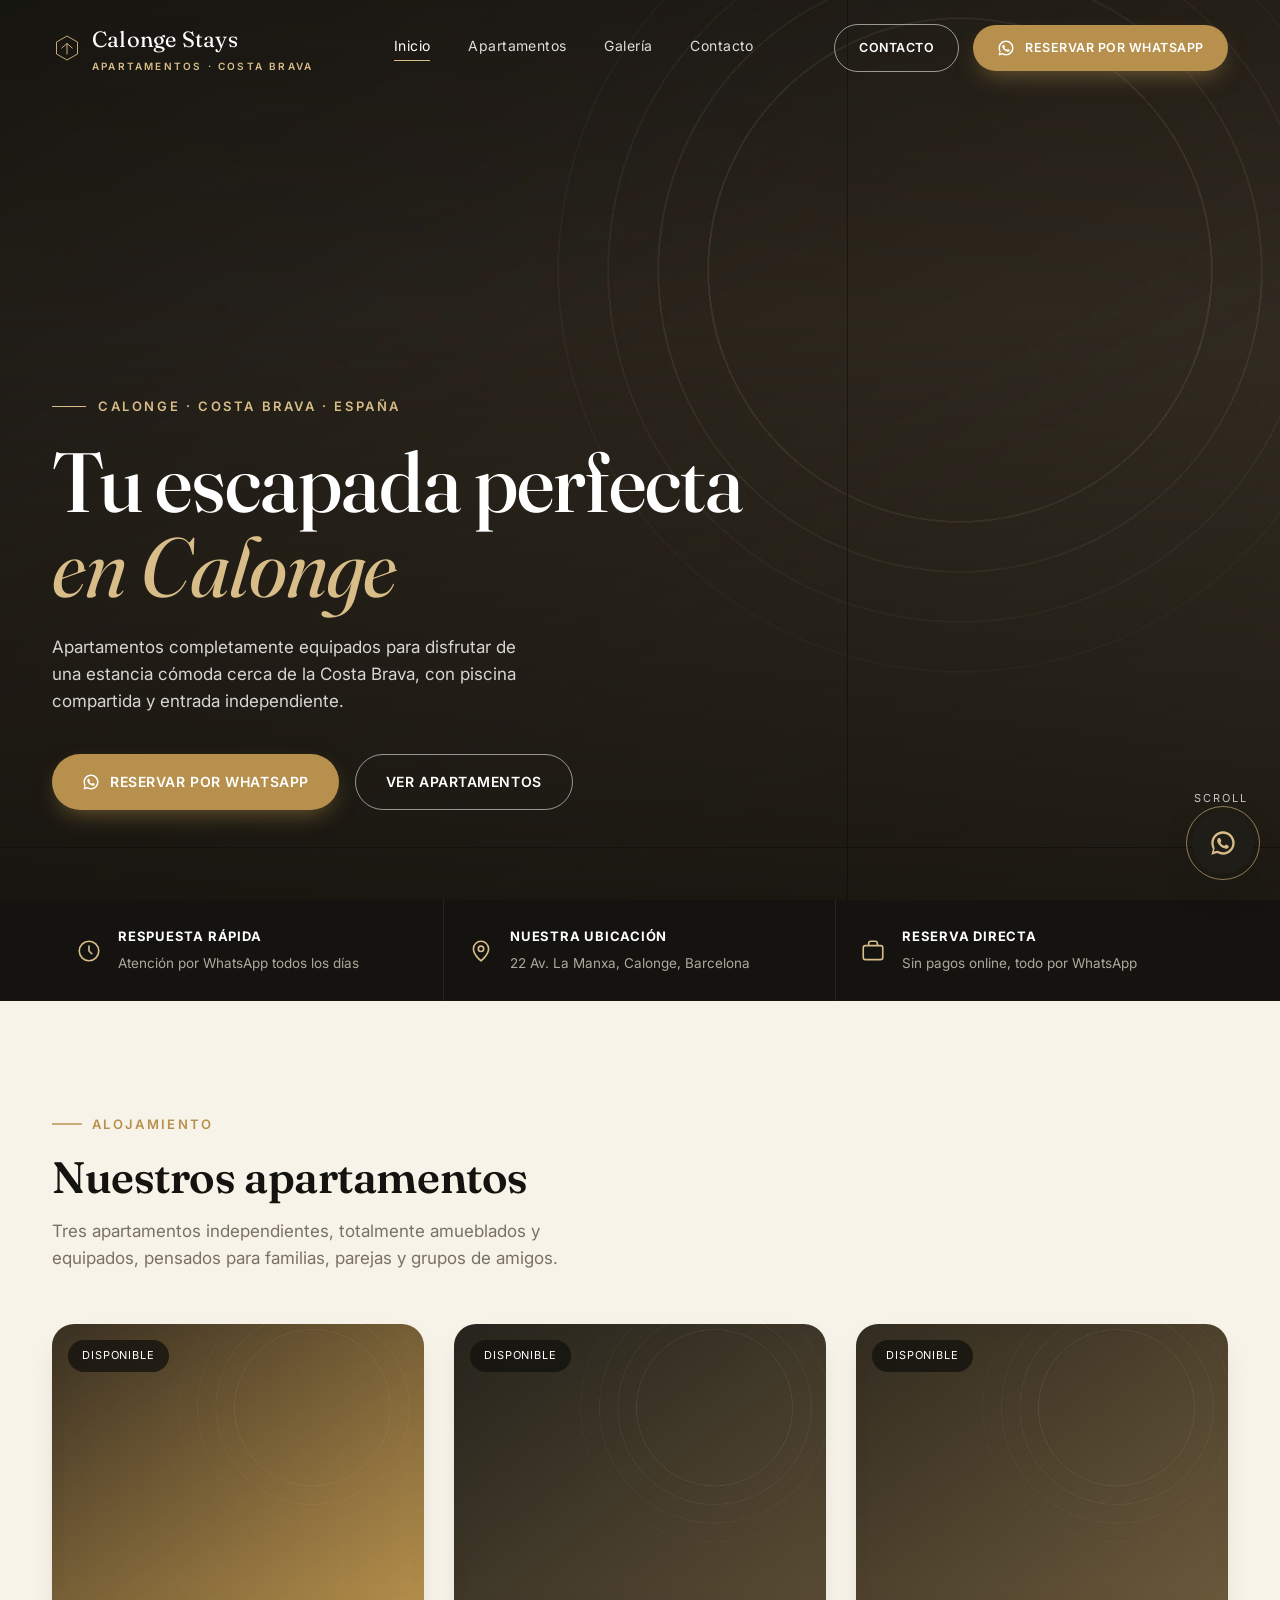
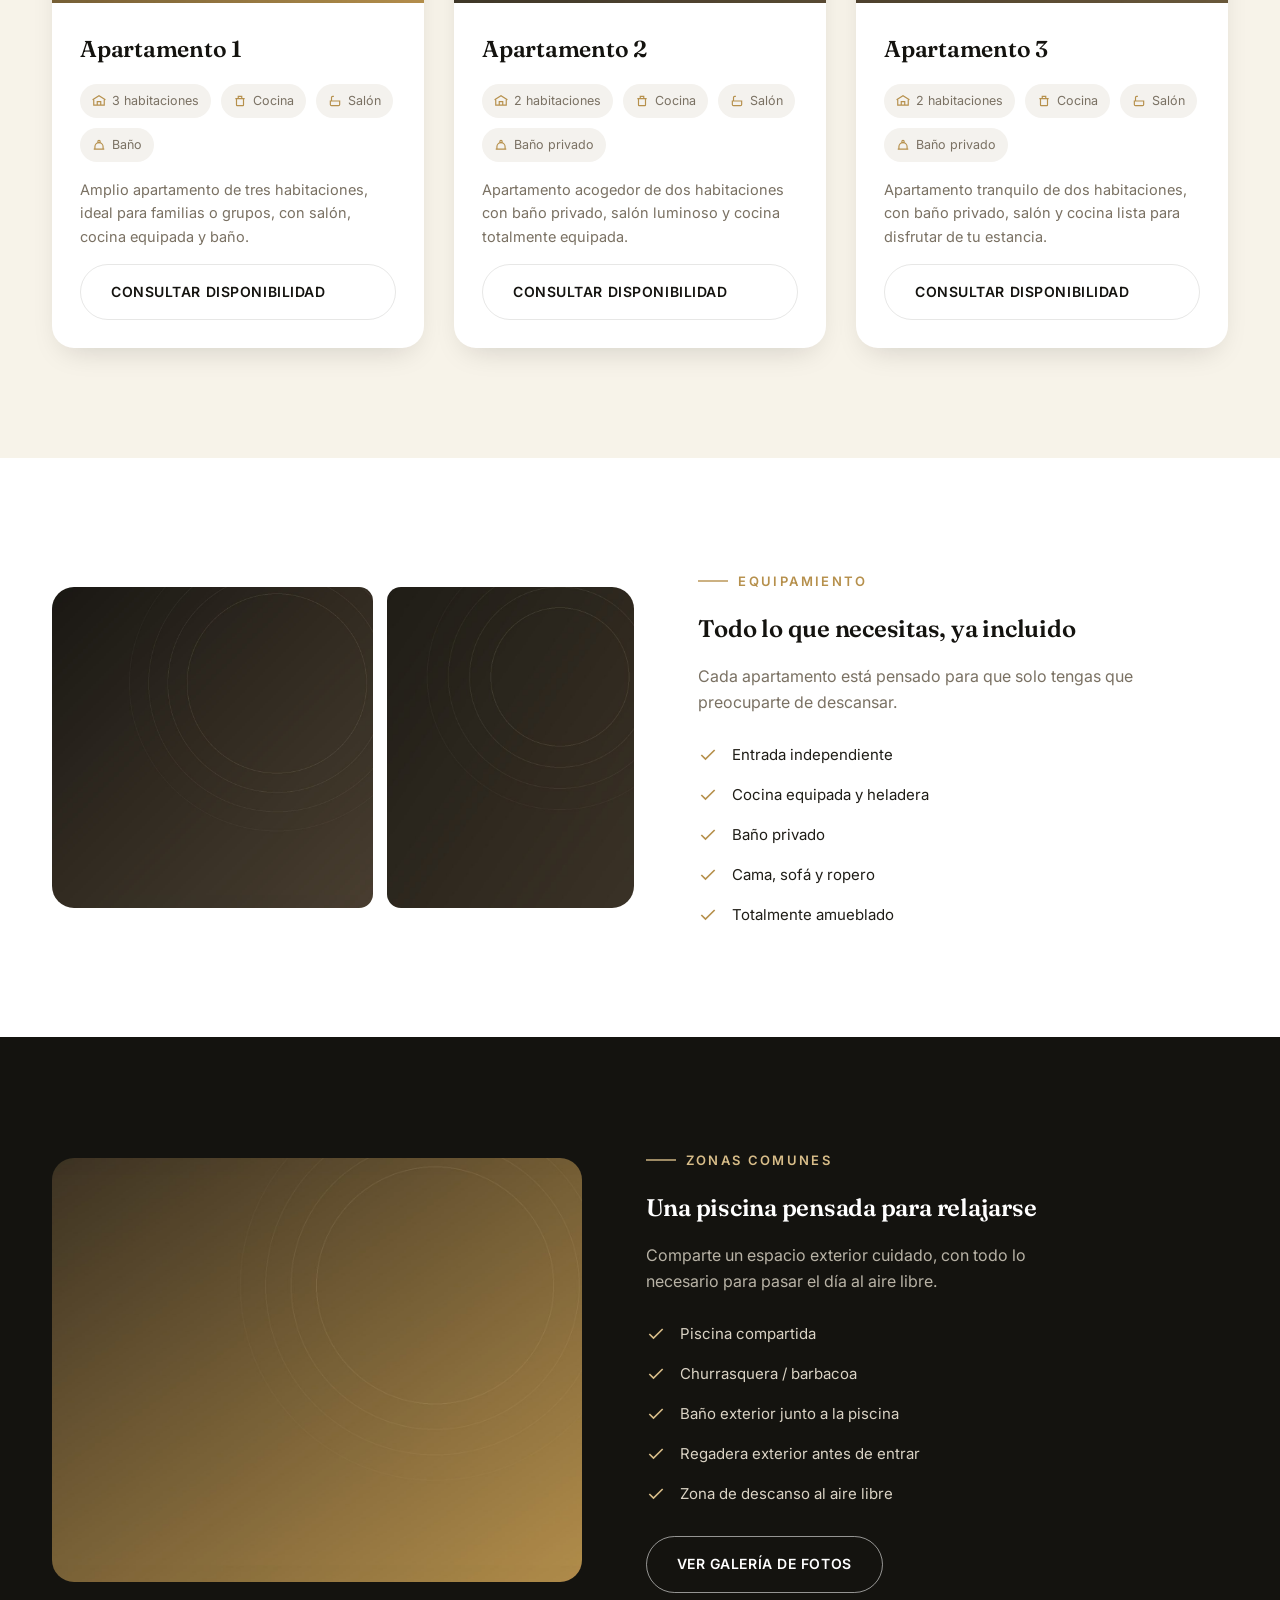
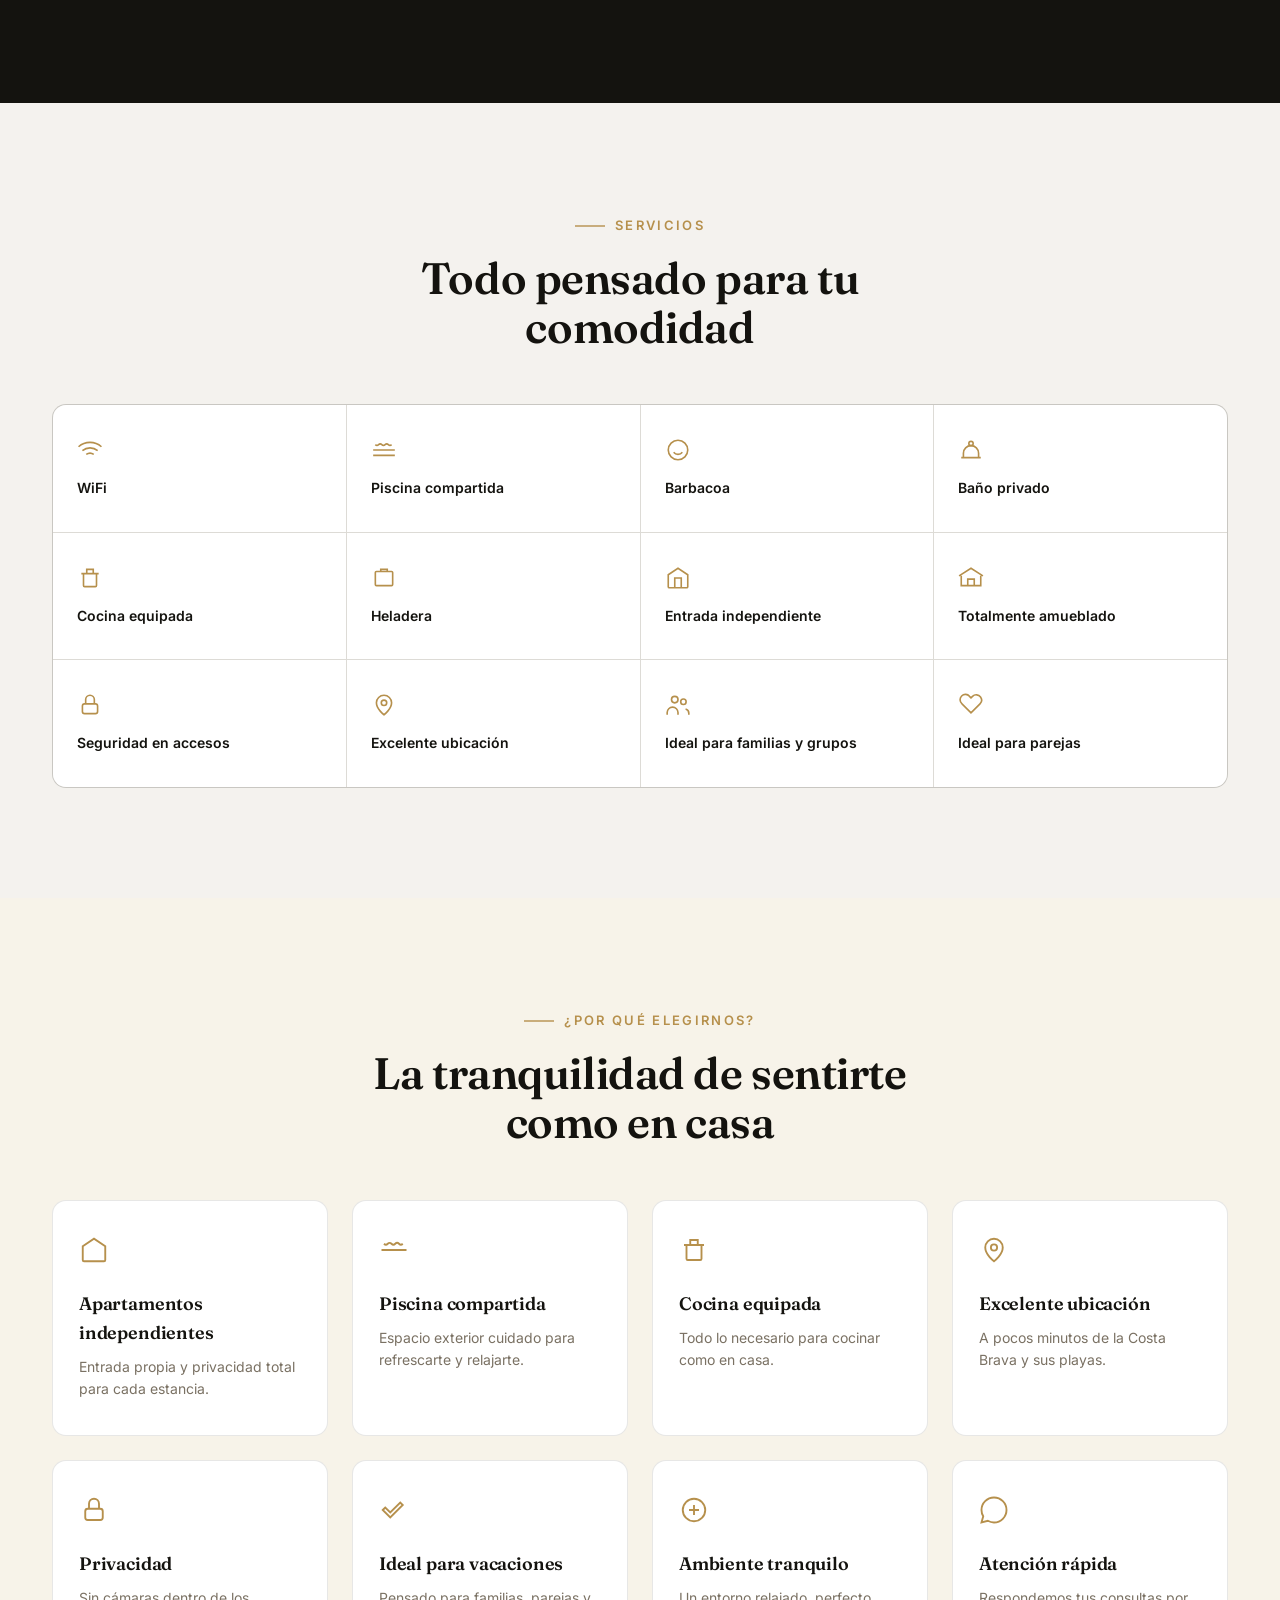
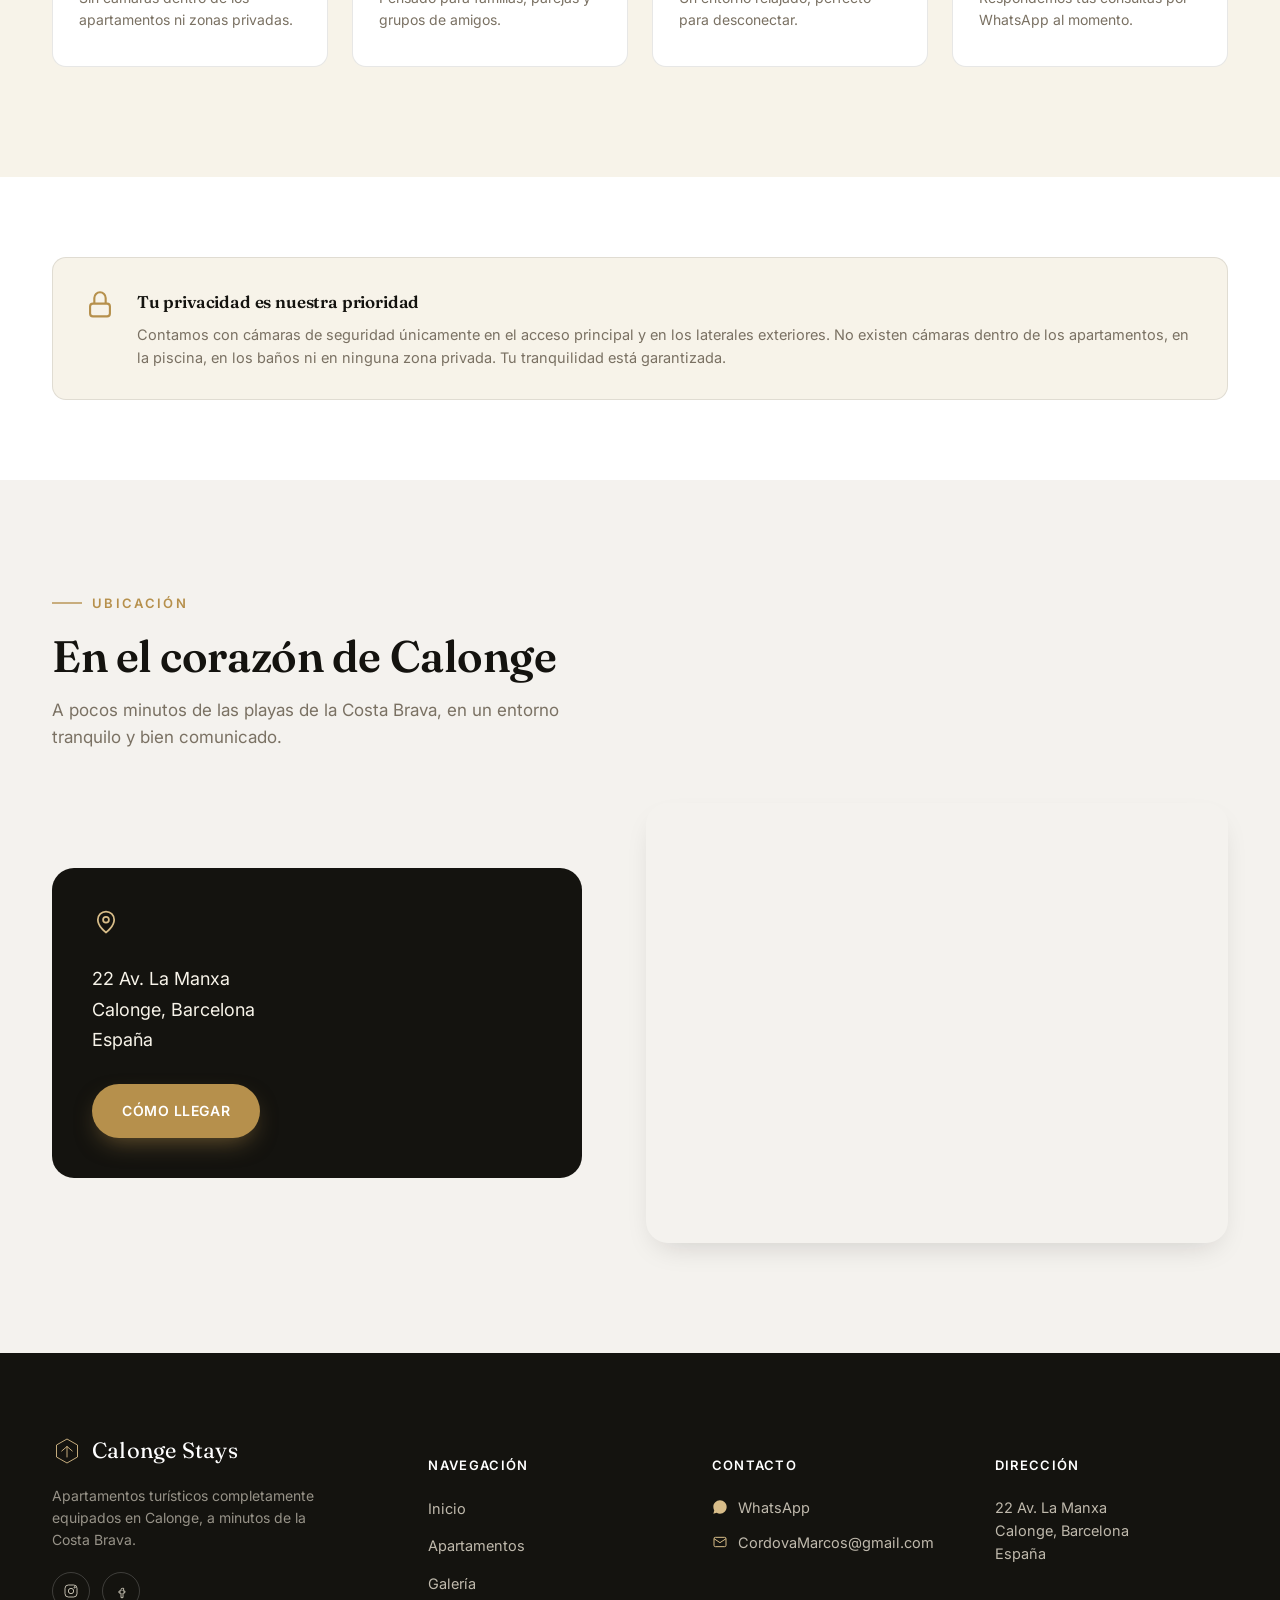
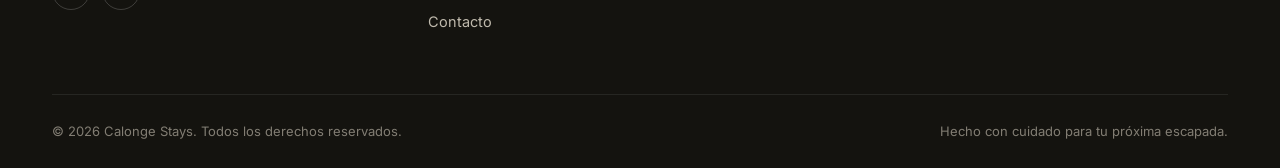
==== commit ce474e21: "Add files via upload" ====
--- a/index.html
+++ b/index.html
@@ -11,7 +11,7 @@
 <meta property="og:title" content="Calonge Stays — Tu escapada perfecta en Calonge">
 <meta property="og:description" content="Apartamentos completamente equipados cerca de la Costa Brava. Piscina compartida, barbacoa y entrada independiente.">
 <meta property="og:type" content="website">
-<meta property="og:image" content="assets/images/og-cover.svg">
+<meta property="og:image" content="assets/images/og-cover.jpg">
 <meta property="og:locale" content="es_ES">
 <link rel="preconnect" href="https://fonts.googleapis.com">
 <link rel="preconnect" href="https://fonts.gstatic.com" crossorigin>
@@ -57,7 +57,7 @@
 <!-- ============ HERO ============ -->
 <section class="hero">
   <div class="hero-media">
-    <img src="assets/images/hero-pool.svg" alt="Piscina compartida de los apartamentos en Calonge" loading="eager">
+    <img src="assets/images/hero-pool.jpg" alt="Piscina compartida de los apartamentos en Calonge" loading="eager">
   </div>
   <div class="hero-content">
     <div class="hero-eyebrow"><span></span>Calonge · Costa Brava · España</div>
@@ -106,7 +106,7 @@
       <article class="apt-card reveal">
         <div class="apt-photo">
           <span class="apt-badge">Disponible</span>
-          <img src="assets/images/apt1-main.svg" alt="Apartamento 1 en Calonge" loading="lazy">
+          <img src="assets/images/apt1-main.jpg" alt="Apartamento 1 en Calonge" loading="lazy">
         </div>
         <div class="apt-body">
           <h3>Apartamento 1</h3>
@@ -124,7 +124,7 @@
       <article class="apt-card reveal">
         <div class="apt-photo">
           <span class="apt-badge">Disponible</span>
-          <img src="assets/images/apt2-main.svg" alt="Apartamento 2 en Calonge" loading="lazy">
+          <img src="assets/images/apt2-main.jpg" alt="Apartamento 2 en Calonge" loading="lazy">
         </div>
         <div class="apt-body">
           <h3>Apartamento 2</h3>
@@ -142,7 +142,7 @@
       <article class="apt-card reveal">
         <div class="apt-photo">
           <span class="apt-badge">Disponible</span>
-          <img src="assets/images/apt3-main.svg" alt="Apartamento 3 en Calonge" loading="lazy">
+          <img src="assets/images/apt3-main.jpg" alt="Apartamento 3 en Calonge" loading="lazy">
         </div>
         <div class="apt-body">
           <h3>Apartamento 3</h3>
@@ -166,8 +166,8 @@
   <div class="container">
     <div class="split">
       <div class="split-media stacked reveal">
-        <img class="tall" src="assets/images/feature-room.svg" alt="Habitación amueblada">
-        <img src="assets/images/feature-bath.svg" alt="Baño privado">
+        <img class="tall" src="assets/images/feature-room.jpg" alt="Habitación amueblada">
+        <img src="assets/images/feature-bath.jpg" alt="Baño privado">
       </div>
       <div class="reveal">
         <div class="eyebrow"><svg viewBox="0 0 30 10"><line x1="0" y1="5" x2="30" y2="5" stroke="currentColor" stroke-width="1.4"/></svg>Equipamiento</div>
@@ -203,7 +203,7 @@
         <a href="galeria.html" class="btn btn-outline" style="margin-top:30px;">Ver galería de fotos</a>
       </div>
       <div class="split-media reveal">
-        <img src="assets/images/pool-wide1.svg" alt="Piscina compartida">
+        <img src="assets/images/pool-wide1.jpg" alt="Piscina compartida">
       </div>
     </div>
   </div>
@@ -315,7 +315,7 @@
         <h5>Contacto</h5>
         <ul>
           <li class="contact-line"><svg viewBox="0 0 24 24" fill="currentColor"><path d="M12 2C6.48 2 2 6.48 2 12c0 1.85.5 3.58 1.38 5.07L2 22l5.07-1.36A9.93 9.93 0 0012 22c5.52 0 10-4.48 10-10S17.52 2 12 2z"/></svg><a href="#" data-whatsapp data-apartment="Consulta general">WhatsApp</a></li>
-          <li class="contact-line"><svg viewBox="0 0 24 24" fill="none" stroke="currentColor" stroke-width="1.5"><rect x="3" y="5" width="18" height="14" rx="2"/><path d="M3 7l9 6 9-6"/></svg><a href="mailto:reservas@calongestays.com">reservas@calongestays.com</a></li>
+          <li class="contact-line"><svg viewBox="0 0 24 24" fill="none" stroke="currentColor" stroke-width="1.5"><rect x="3" y="5" width="18" height="14" rx="2"/><path d="M3 7l9 6 9-6"/></svg><a href="mailto:CordovaMarcos@gmail.com">CordovaMarcos@gmail.com</a></li>
         </ul>
       </div>
       <div class="footer-col">
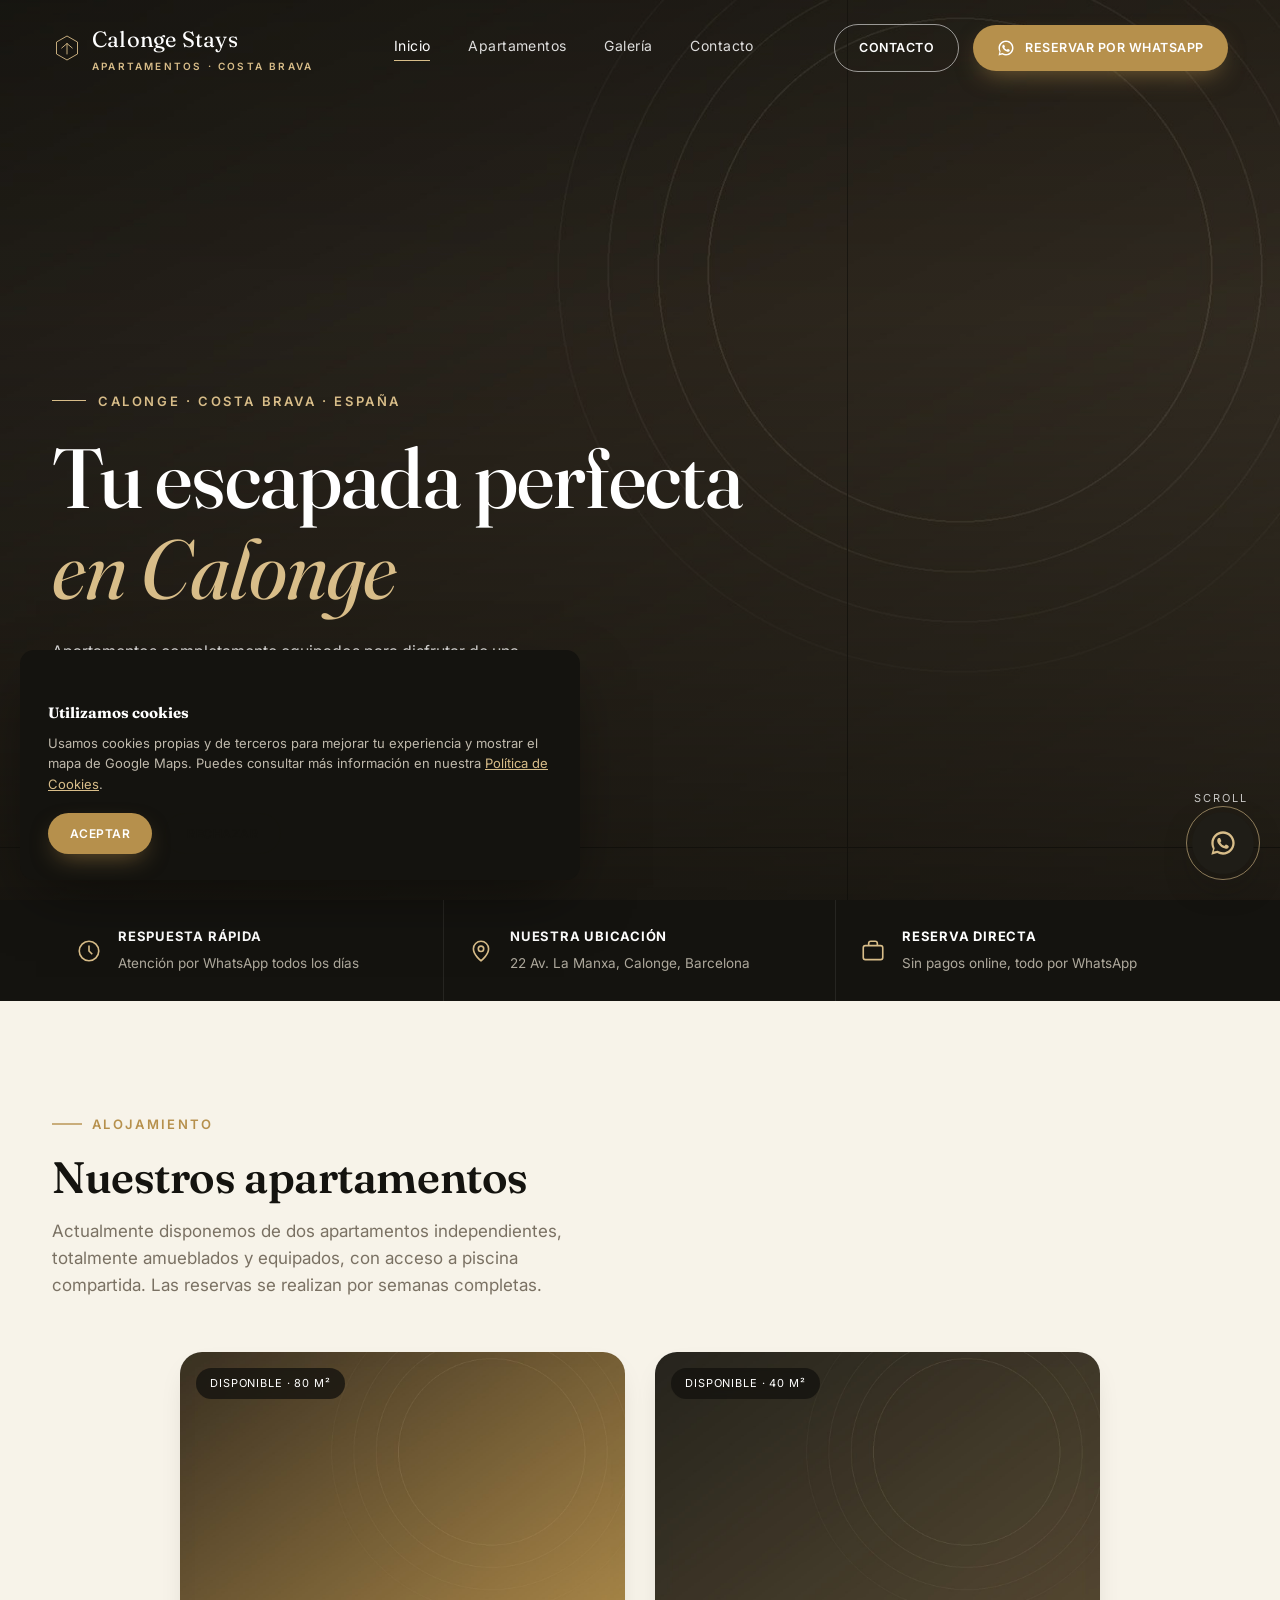
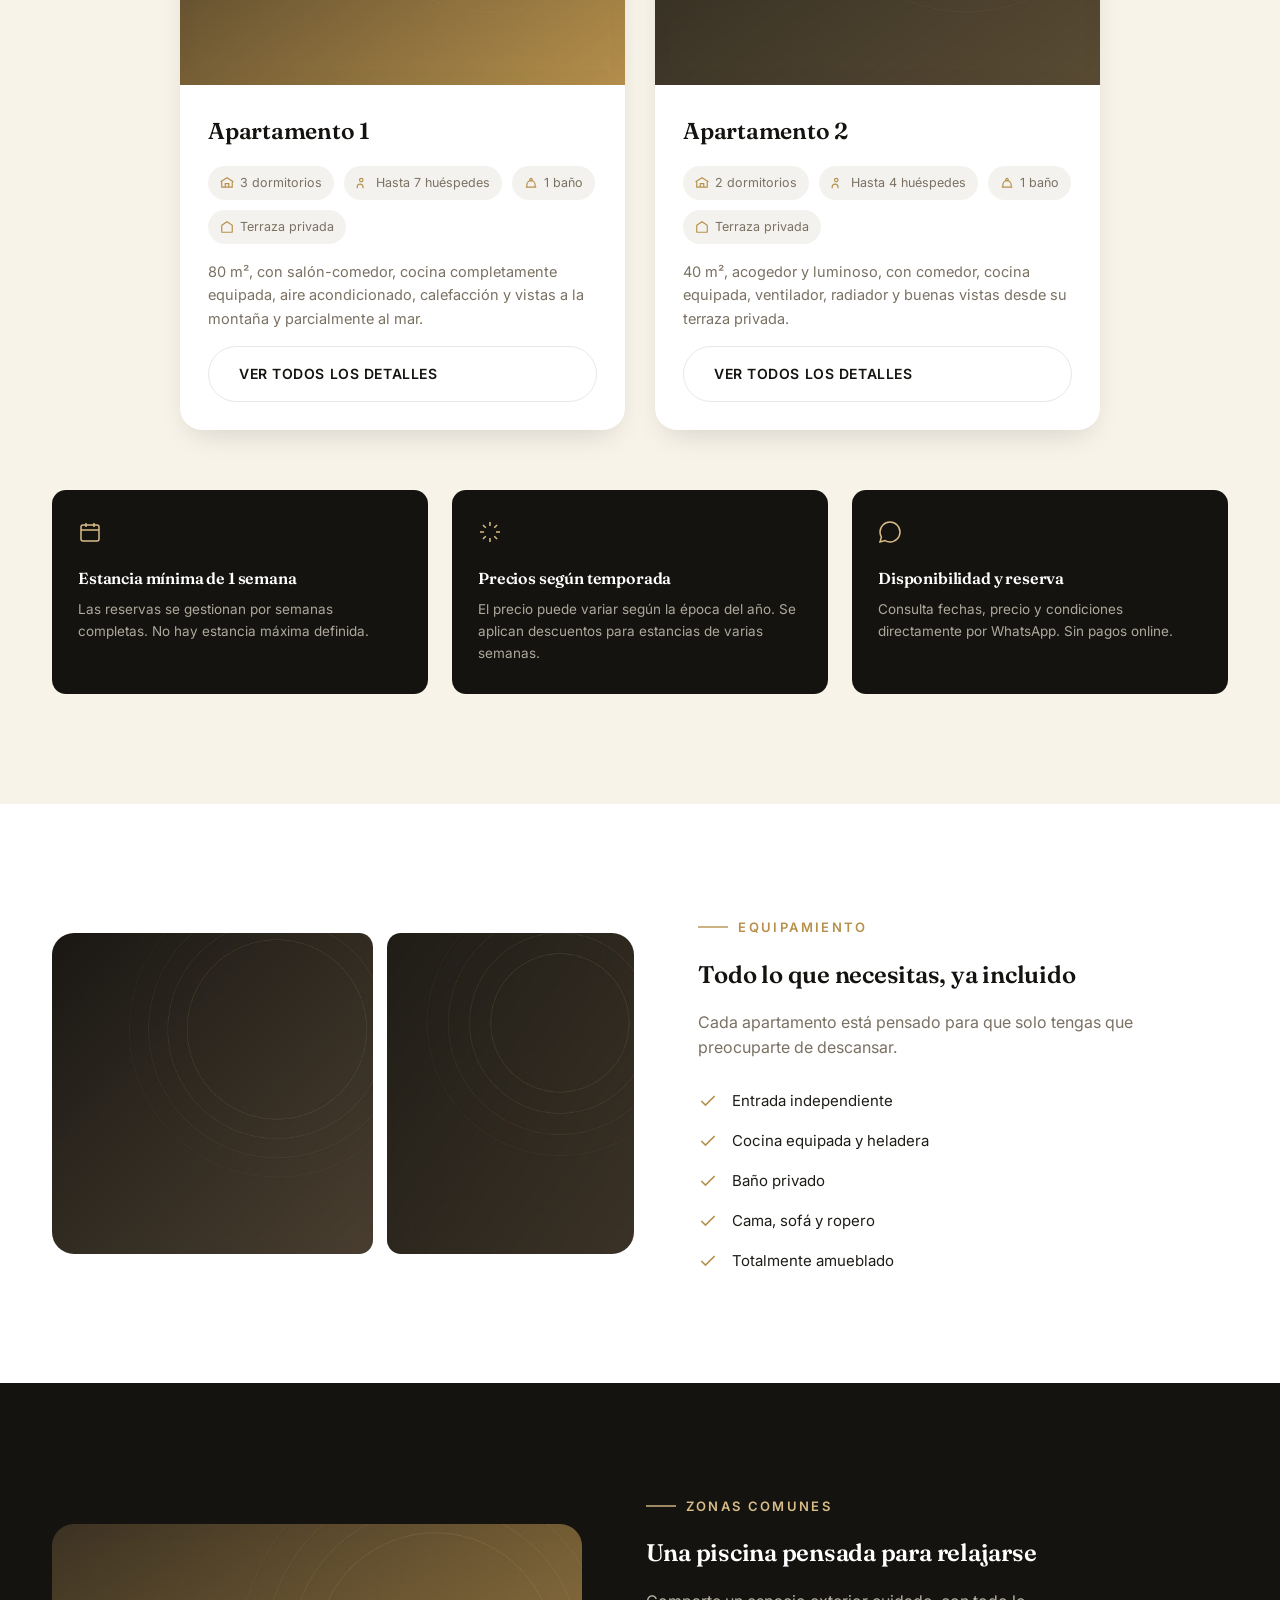
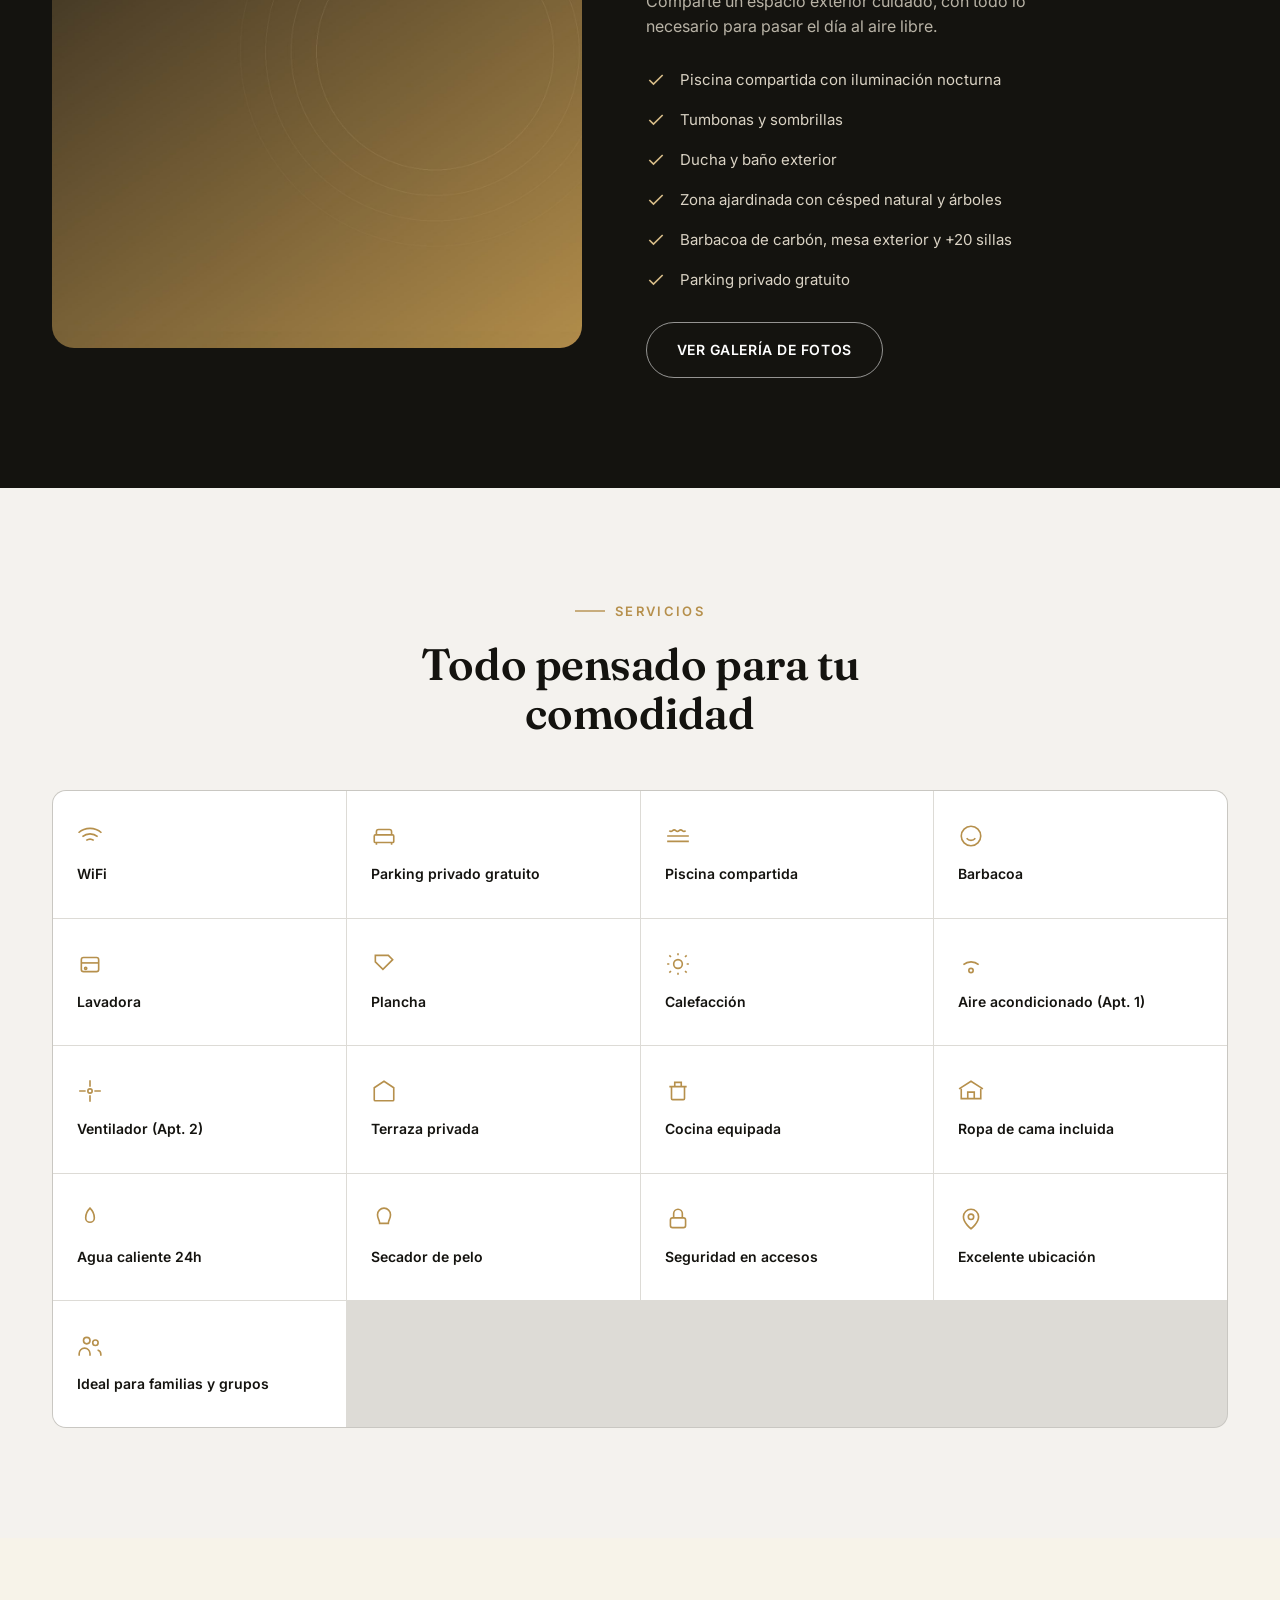
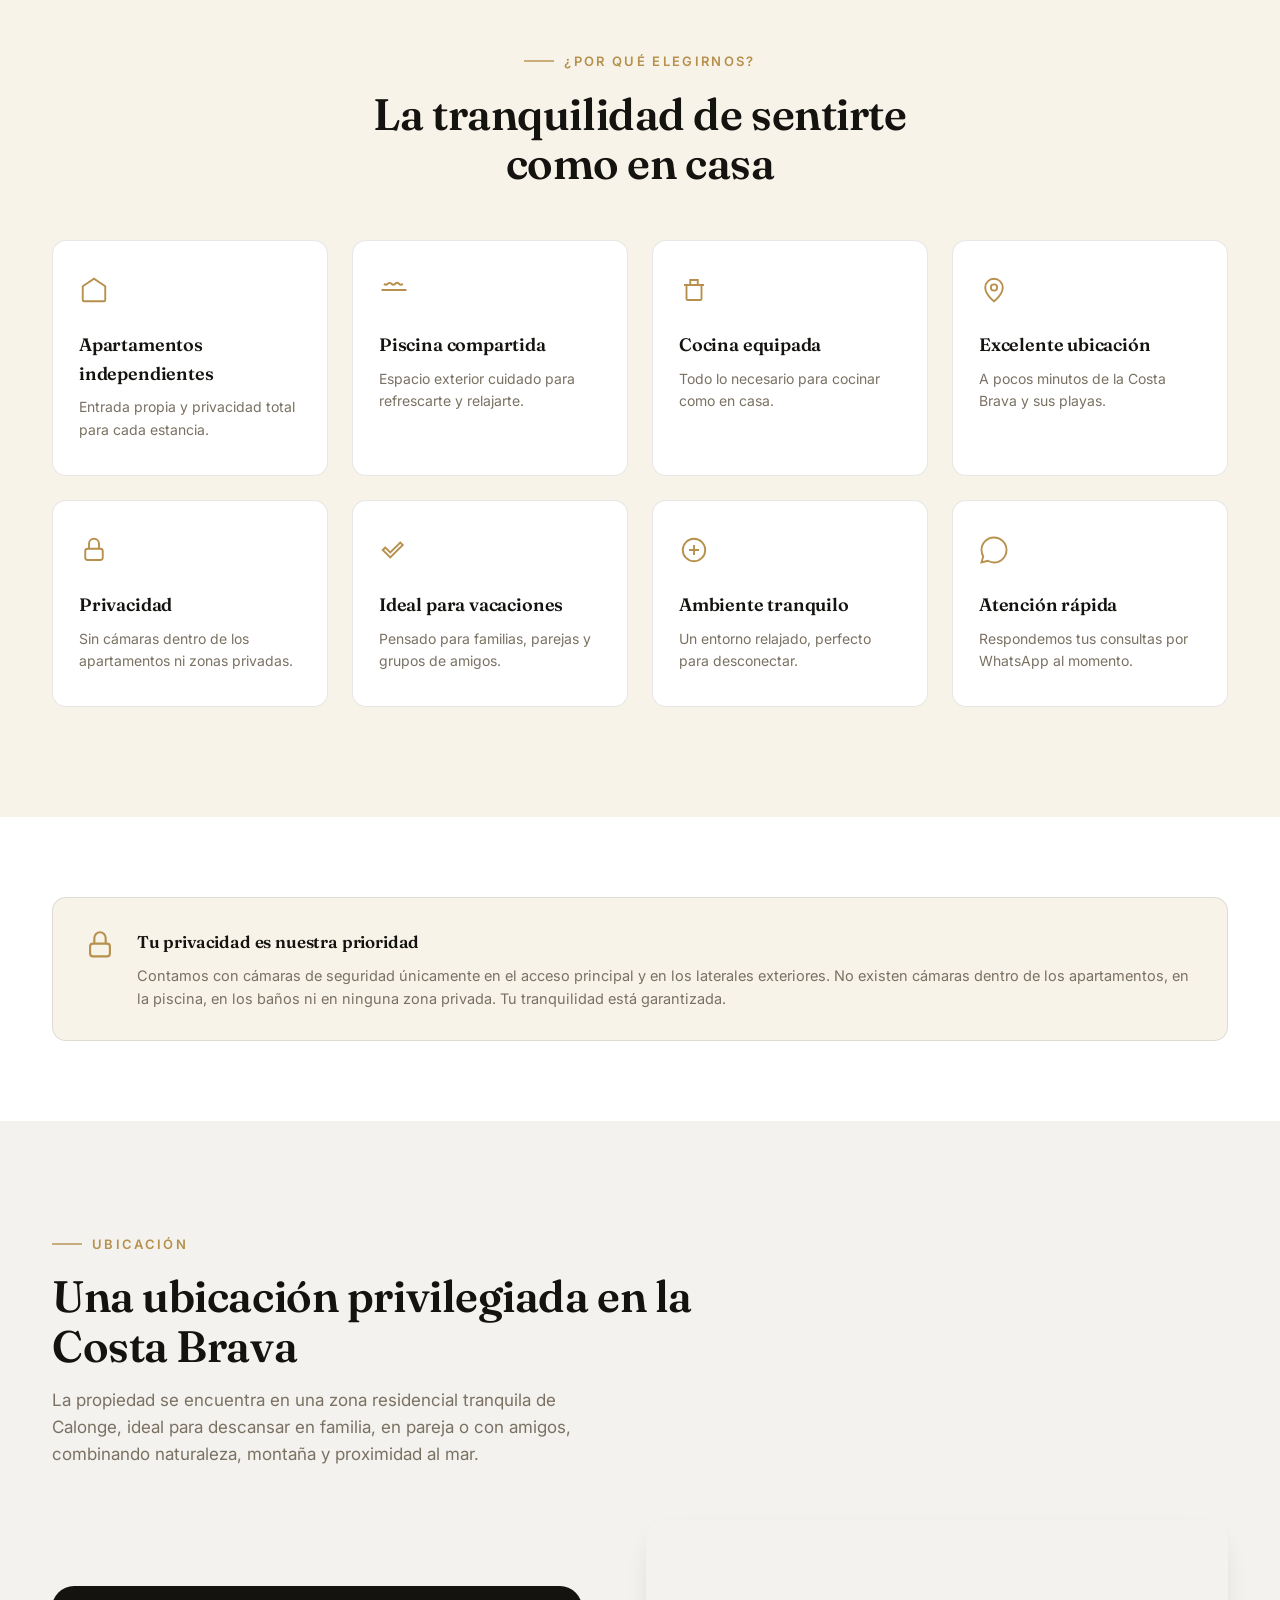
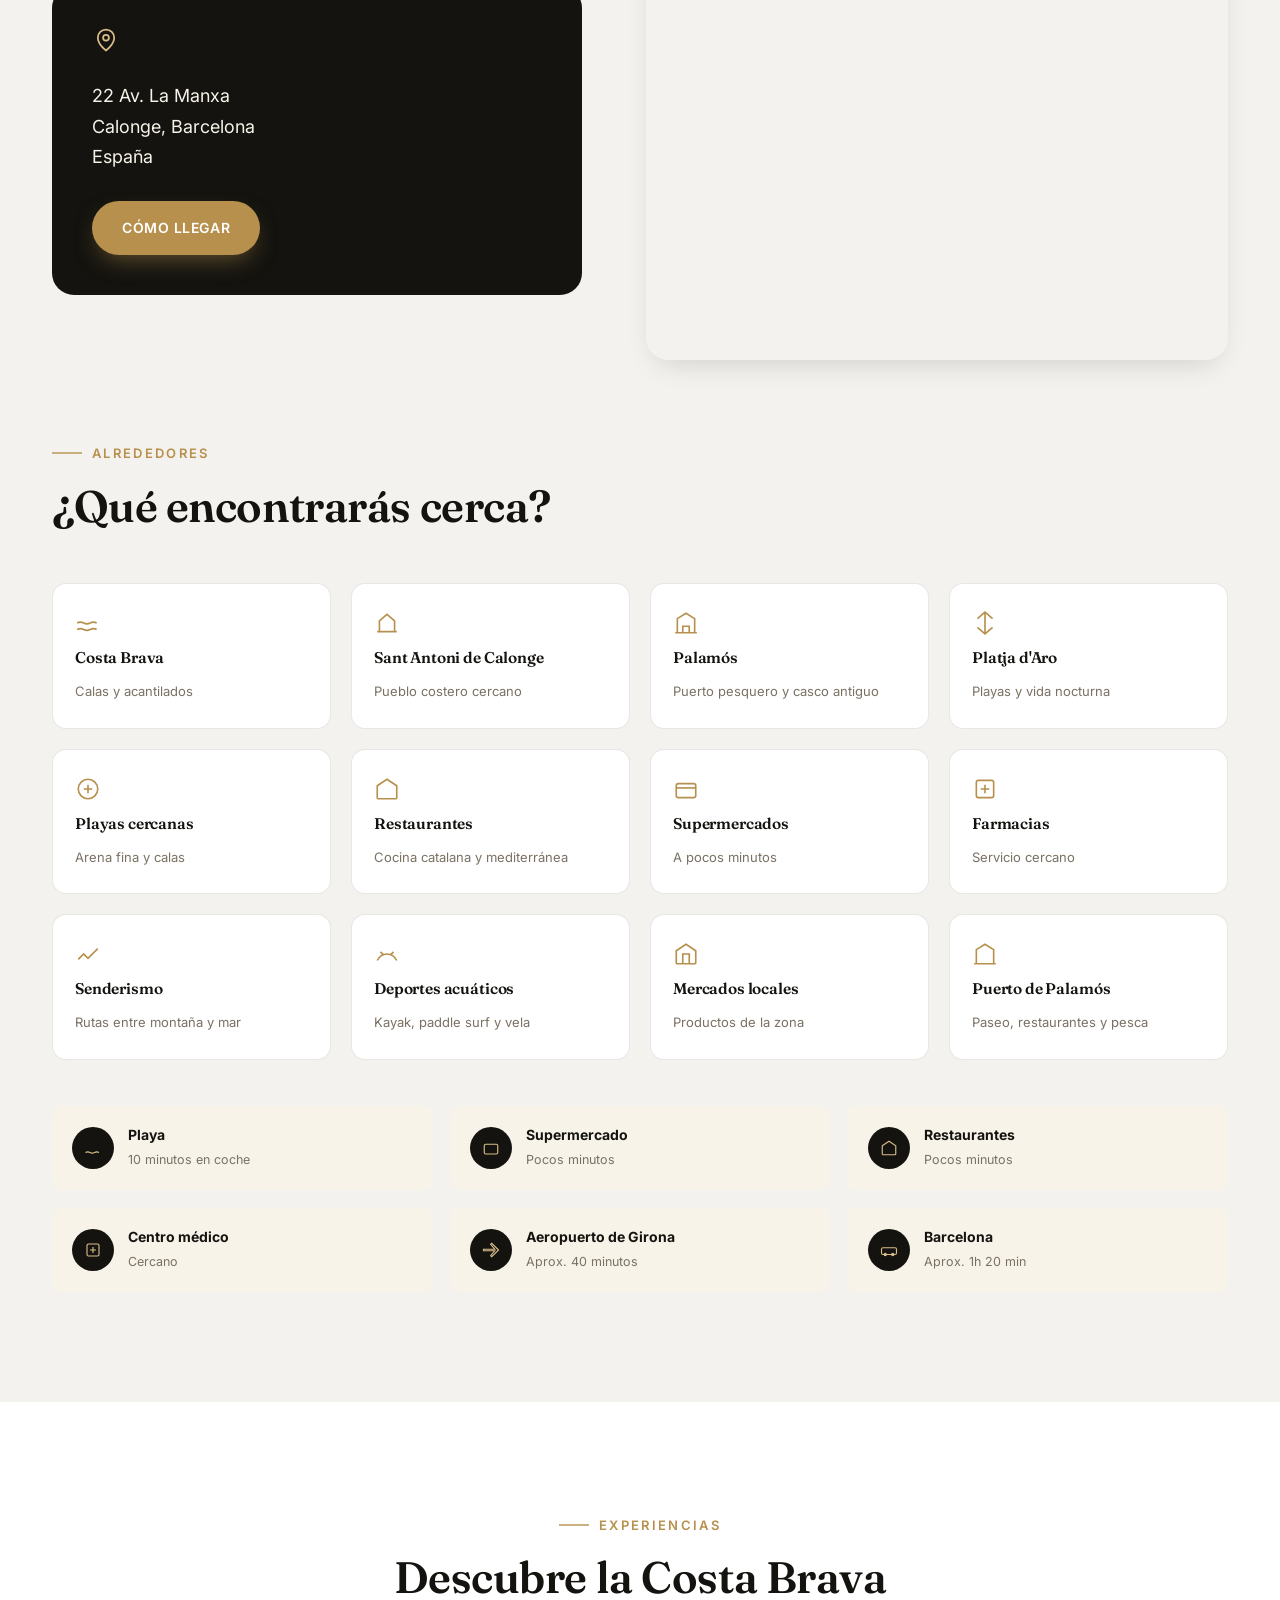
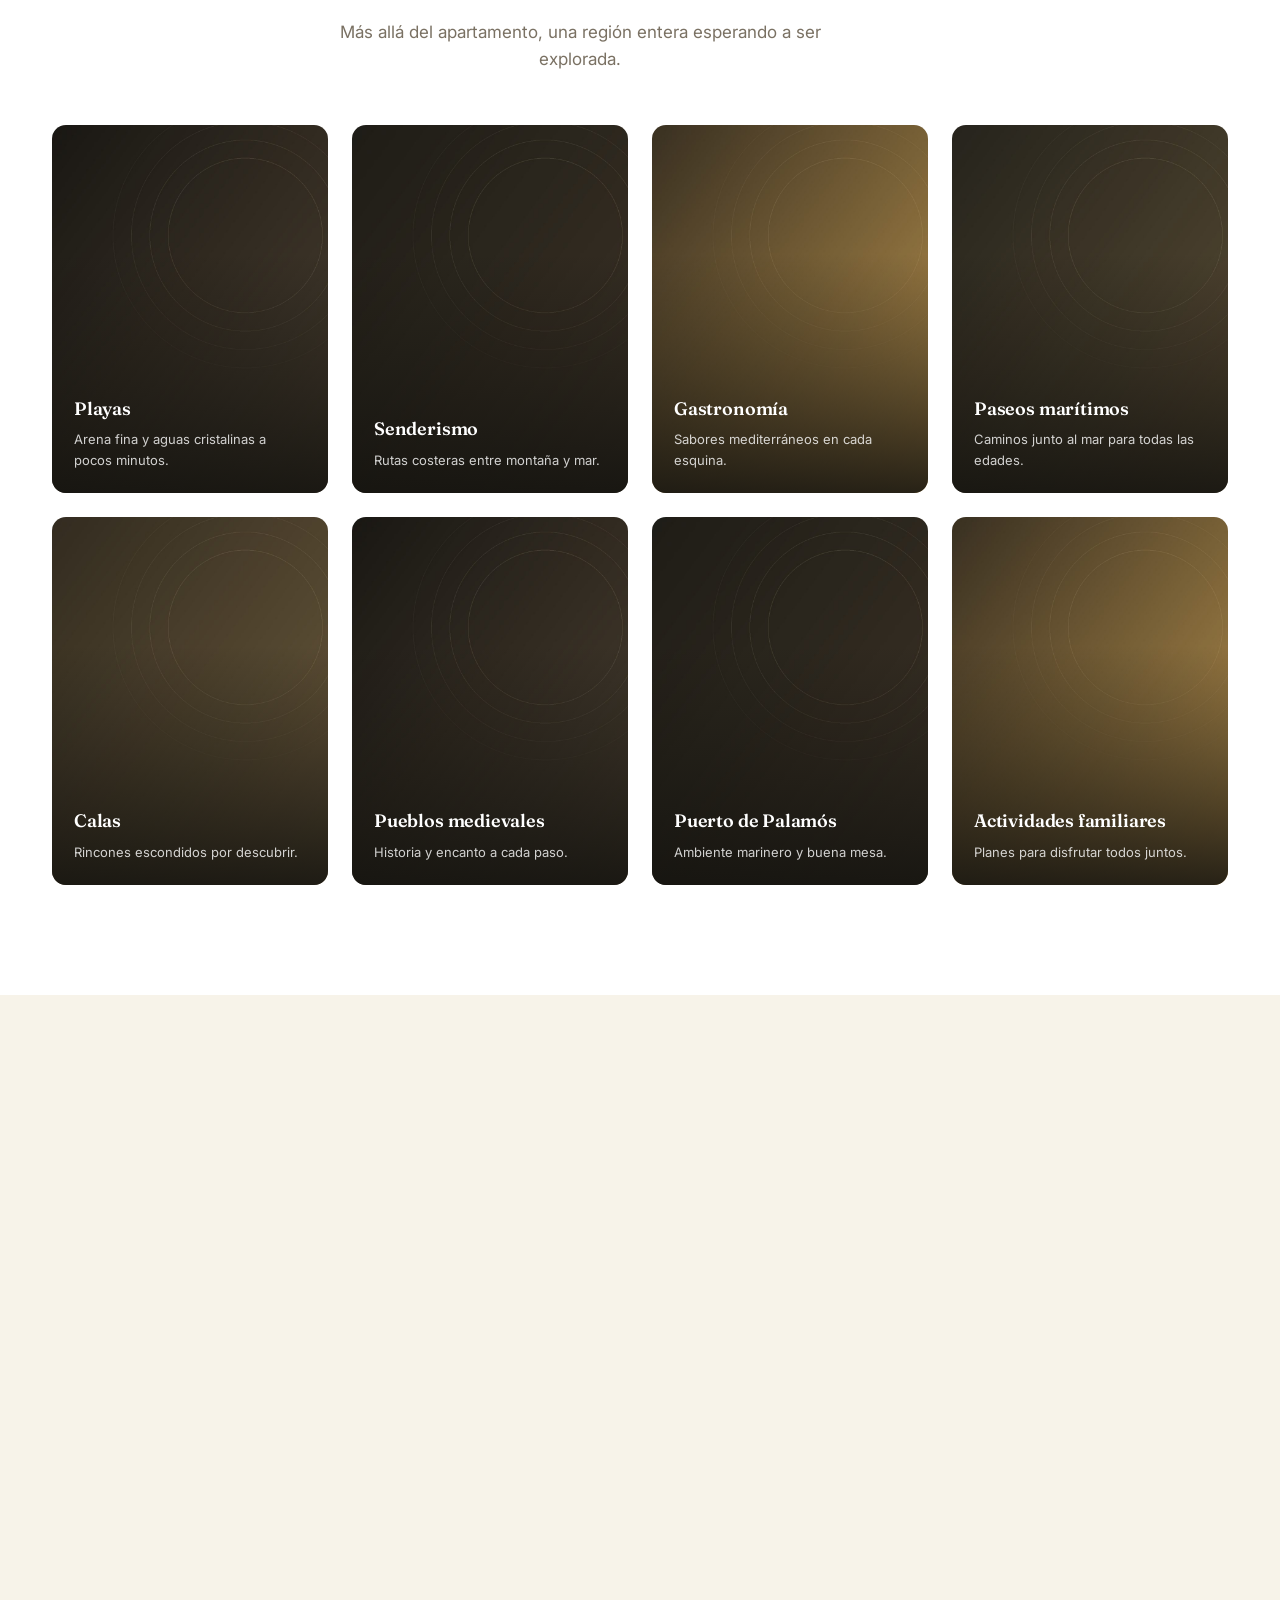
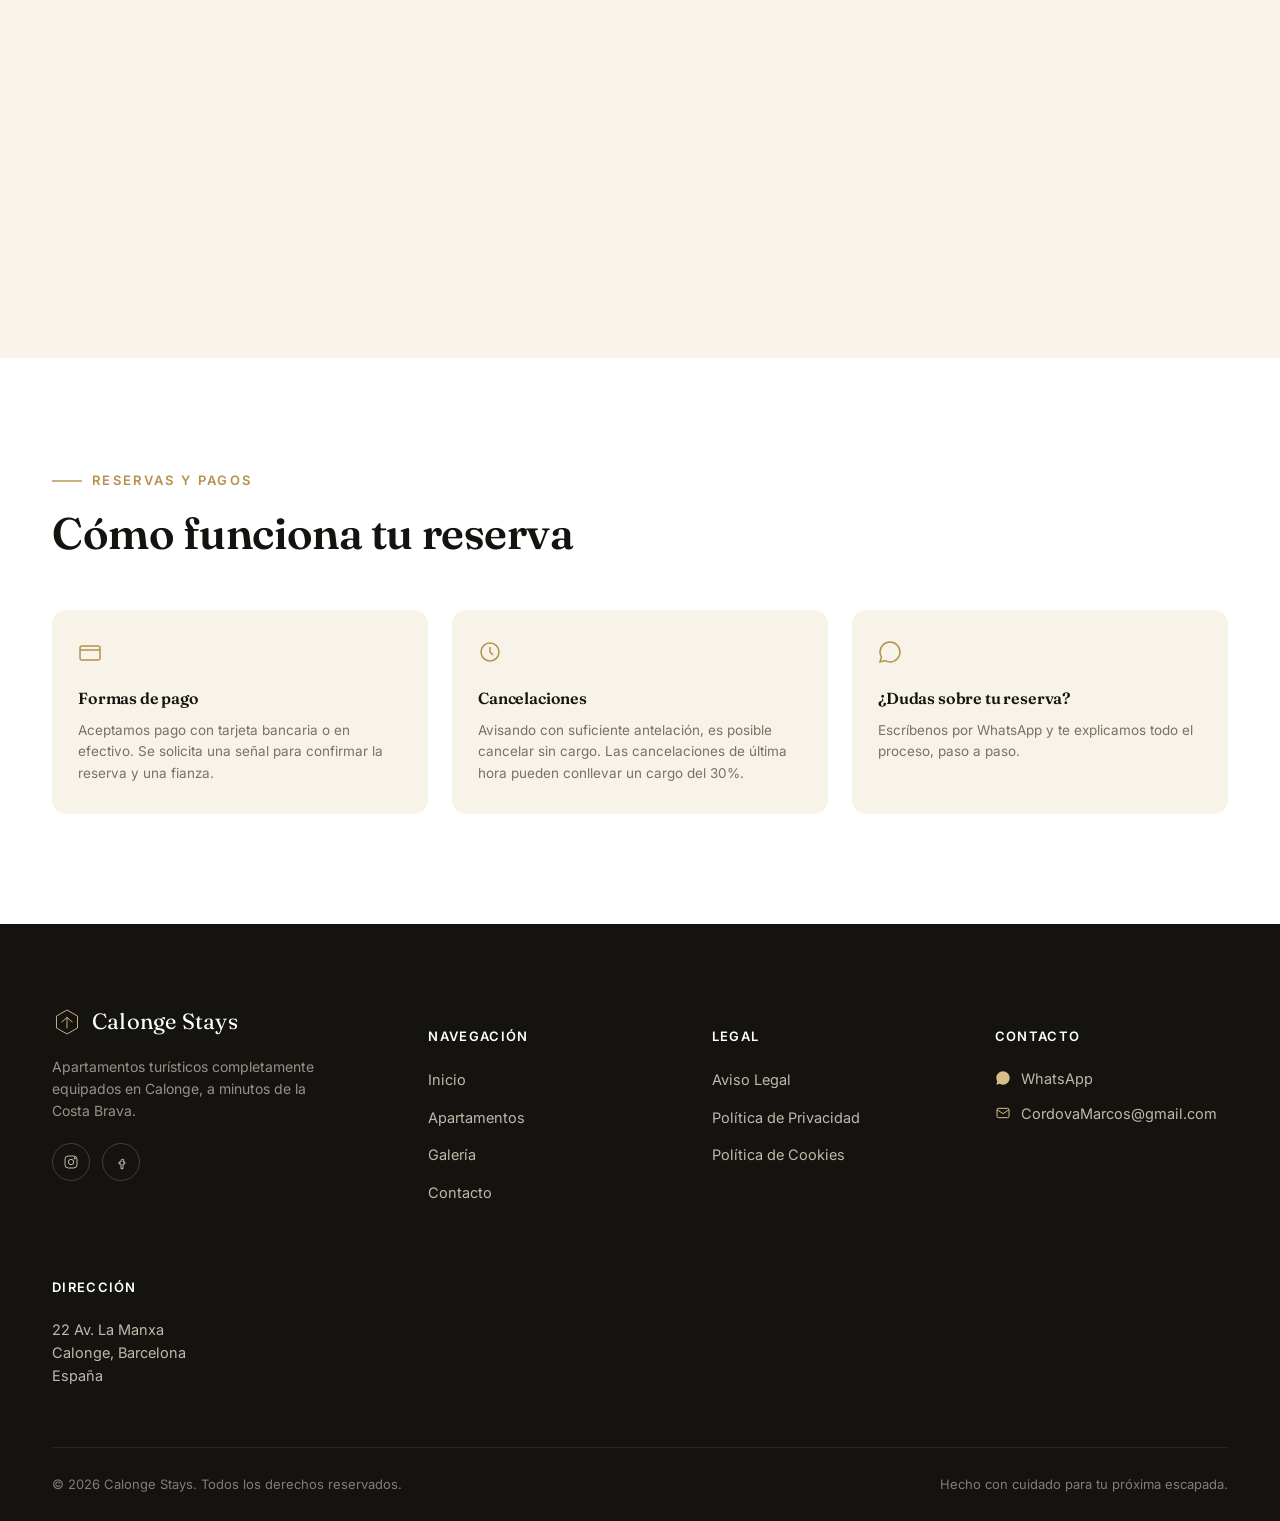
==== commit 2e4d464b: "Add files via upload" ====
--- a/index.html
+++ b/index.html
@@ -3,16 +3,45 @@
 <head>
 <meta charset="UTF-8">
 <meta name="viewport" content="width=device-width, initial-scale=1.0">
-<title>Calonge Stays — Apartamentos turísticos en Calonge, Costa Brava</title>
-<meta name="description" content="Apartamentos completamente equipados en Calonge, cerca de la Costa Brava. Piscina compartida, barbacoa y entrada independiente. Consulta disponibilidad por WhatsApp.">
+<title>Calonge Stays — Apartamentos vacacionales con piscina compartida en Calonge, Costa Brava</title>
+<meta name="description" content="Apartamentos vacacionales en Calonge, Costa Brava, con piscina compartida, jardín y parking gratuito. Alquiler por semanas, ideal para familias. Consulta disponibilidad por WhatsApp.">
+<meta name="keywords" content="apartamentos Calonge, Costa Brava, alquiler vacacional, alquiler por semanas, piscina privada, vacaciones familiares, Sant Antoni de Calonge, Palamós, Platja d'Aro, Girona, Costa Brava Holiday Apartments">
 <meta name="theme-color" content="#14130F">
+<link rel="canonical" href="https://calongestays.example.com/">
 <link rel="icon" href="favicon.ico" type="image/png">
 <!-- Open Graph -->
 <meta property="og:title" content="Calonge Stays — Tu escapada perfecta en Calonge">
-<meta property="og:description" content="Apartamentos completamente equipados cerca de la Costa Brava. Piscina compartida, barbacoa y entrada independiente.">
+<meta property="og:description" content="Apartamentos vacacionales con piscina compartida en Calonge, Costa Brava. Alquiler por semanas, ideal para familias y grupos.">
 <meta property="og:type" content="website">
 <meta property="og:image" content="assets/images/og-cover.jpg">
 <meta property="og:locale" content="es_ES">
+<meta property="og:site_name" content="Calonge Stays">
+<meta name="twitter:card" content="summary_large_image">
+<meta name="twitter:title" content="Calonge Stays — Apartamentos en Calonge, Costa Brava">
+<meta name="twitter:description" content="Apartamentos con piscina compartida en Calonge. Alquiler por semanas, ideal para familias.">
+<meta name="twitter:image" content="assets/images/og-cover.jpg">
+<script type="application/ld+json">
+{
+  "@context": "https://schema.org",
+  "@type": "LodgingBusiness",
+  "name": "Calonge Stays",
+  "description": "Apartamentos vacacionales con piscina compartida en Calonge, Costa Brava, España.",
+  "image": "assets/images/og-cover.jpg",
+  "address": {
+    "@type": "PostalAddress",
+    "streetAddress": "22 Av. La Manxa",
+    "addressLocality": "Calonge",
+    "addressRegion": "Barcelona",
+    "addressCountry": "ES"
+  },
+  "amenityFeature": [
+    {"@type":"LocationFeatureSpecification","name":"Piscina compartida"},
+    {"@type":"LocationFeatureSpecification","name":"Parking privado gratuito"},
+    {"@type":"LocationFeatureSpecification","name":"WiFi"},
+    {"@type":"LocationFeatureSpecification","name":"Barbacoa"}
+  ]
+}
+</script>
 <link rel="preconnect" href="https://fonts.googleapis.com">
 <link rel="preconnect" href="https://fonts.gstatic.com" crossorigin>
 <link href="https://fonts.googleapis.com/css2?family=Fraunces:ital,opsz,wght@0,9..144,300;0,9..144,500;0,9..144,600;1,9..144,400&family=Inter:wght@400;500;600;700&display=swap" rel="stylesheet">
@@ -98,65 +127,65 @@
     <div class="section-head reveal">
       <div class="eyebrow"><svg viewBox="0 0 30 10"><line x1="0" y1="5" x2="30" y2="5" stroke="currentColor" stroke-width="1.4"/></svg>Alojamiento</div>
       <h2>Nuestros apartamentos</h2>
-      <p>Tres apartamentos independientes, totalmente amueblados y equipados, pensados para familias, parejas y grupos de amigos.</p>
-    </div>
-
-    <div class="apt-grid">
+      <p>Actualmente disponemos de dos apartamentos independientes, totalmente amueblados y equipados, con acceso a piscina compartida. Las reservas se realizan por semanas completas.</p>
+    </div>
+
+    <div class="apt-grid apt-grid-2col">
 
       <article class="apt-card reveal">
         <div class="apt-photo">
-          <span class="apt-badge">Disponible</span>
-          <img src="assets/images/apt1-main.jpg" alt="Apartamento 1 en Calonge" loading="lazy">
+          <span class="apt-badge">Disponible · 80 m²</span>
+          <img src="assets/images/apt1-main.jpg" alt="Apartamento 1 en Calonge, 80 m², hasta 7 huéspedes" loading="lazy">
         </div>
         <div class="apt-body">
           <h3>Apartamento 1</h3>
           <div class="apt-meta">
-            <span><svg viewBox="0 0 24 24" fill="none" stroke="currentColor" stroke-width="2"><path d="M3 10v9h18v-9M1 10l11-7 11 7M9 19v-6h6v6"/></svg>3 habitaciones</span>
-            <span><svg viewBox="0 0 24 24" fill="none" stroke="currentColor" stroke-width="2"><path d="M4 8h16M6 8v11a1 1 0 001 1h10a1 1 0 001-1V8M9 4h6v4H9z"/></svg>Cocina</span>
-            <span><svg viewBox="0 0 24 24" fill="none" stroke="currentColor" stroke-width="2"><path d="M4 12h16v6a2 2 0 01-2 2H6a2 2 0 01-2-2v-6zM6 12V6a2 2 0 012-2h2"/></svg>Salón</span>
-            <span><svg viewBox="0 0 24 24" fill="none" stroke="currentColor" stroke-width="2"><circle cx="12" cy="6" r="2"/><path d="M5 19v-4a7 7 0 0114 0v4M3 19h18"/></svg>Baño</span>
+            <span><svg viewBox="0 0 24 24" fill="none" stroke="currentColor" stroke-width="2"><path d="M3 10v9h18v-9M1 10l11-7 11 7M9 19v-6h6v6"/></svg>3 dormitorios</span>
+            <span><svg viewBox="0 0 24 24" fill="none" stroke="currentColor" stroke-width="2"><circle cx="9" cy="7" r="3"/><path d="M2 21v-2a5 5 0 015-5h0a5 5 0 015 5v2"/></svg>Hasta 7 huéspedes</span>
+            <span><svg viewBox="0 0 24 24" fill="none" stroke="currentColor" stroke-width="2"><circle cx="12" cy="6" r="2"/><path d="M5 19v-4a7 7 0 0114 0v4M3 19h18"/></svg>1 baño</span>
+            <span><svg viewBox="0 0 24 24" fill="none" stroke="currentColor" stroke-width="2"><path d="M3 9l9-6 9 6v11a1 1 0 01-1 1H4a1 1 0 01-1-1V9z"/></svg>Terraza privada</span>
           </div>
-          <p class="desc">Amplio apartamento de tres habitaciones, ideal para familias o grupos, con salón, cocina equipada y baño.</p>
-          <a href="#" class="btn btn-outline-dark" data-whatsapp data-apartment="Apartamento 1">Consultar disponibilidad</a>
+          <p class="desc">80 m², con salón-comedor, cocina completamente equipada, aire acondicionado, calefacción y vistas a la montaña y parcialmente al mar.</p>
+          <a href="apartamentos.html#apartamento-1" class="btn btn-outline-dark">Ver todos los detalles</a>
         </div>
       </article>
 
       <article class="apt-card reveal">
         <div class="apt-photo">
-          <span class="apt-badge">Disponible</span>
-          <img src="assets/images/apt2-main.jpg" alt="Apartamento 2 en Calonge" loading="lazy">
+          <span class="apt-badge">Disponible · 40 m²</span>
+          <img src="assets/images/apt2-main.jpg" alt="Apartamento 2 en Calonge, 40 m², hasta 4 huéspedes" loading="lazy">
         </div>
         <div class="apt-body">
           <h3>Apartamento 2</h3>
           <div class="apt-meta">
-            <span><svg viewBox="0 0 24 24" fill="none" stroke="currentColor" stroke-width="2"><path d="M3 10v9h18v-9M1 10l11-7 11 7M9 19v-6h6v6"/></svg>2 habitaciones</span>
-            <span><svg viewBox="0 0 24 24" fill="none" stroke="currentColor" stroke-width="2"><path d="M4 8h16M6 8v11a1 1 0 001 1h10a1 1 0 001-1V8M9 4h6v4H9z"/></svg>Cocina</span>
-            <span><svg viewBox="0 0 24 24" fill="none" stroke="currentColor" stroke-width="2"><path d="M4 12h16v6a2 2 0 01-2 2H6a2 2 0 01-2-2v-6zM6 12V6a2 2 0 012-2h2"/></svg>Salón</span>
-            <span><svg viewBox="0 0 24 24" fill="none" stroke="currentColor" stroke-width="2"><circle cx="12" cy="6" r="2"/><path d="M5 19v-4a7 7 0 0114 0v4M3 19h18"/></svg>Baño privado</span>
+            <span><svg viewBox="0 0 24 24" fill="none" stroke="currentColor" stroke-width="2"><path d="M3 10v9h18v-9M1 10l11-7 11 7M9 19v-6h6v6"/></svg>2 dormitorios</span>
+            <span><svg viewBox="0 0 24 24" fill="none" stroke="currentColor" stroke-width="2"><circle cx="9" cy="7" r="3"/><path d="M2 21v-2a5 5 0 015-5h0a5 5 0 015 5v2"/></svg>Hasta 4 huéspedes</span>
+            <span><svg viewBox="0 0 24 24" fill="none" stroke="currentColor" stroke-width="2"><circle cx="12" cy="6" r="2"/><path d="M5 19v-4a7 7 0 0114 0v4M3 19h18"/></svg>1 baño</span>
+            <span><svg viewBox="0 0 24 24" fill="none" stroke="currentColor" stroke-width="2"><path d="M3 9l9-6 9 6v11a1 1 0 01-1 1H4a1 1 0 01-1-1V9z"/></svg>Terraza privada</span>
           </div>
-          <p class="desc">Apartamento acogedor de dos habitaciones con baño privado, salón luminoso y cocina totalmente equipada.</p>
-          <a href="#" class="btn btn-outline-dark" data-whatsapp data-apartment="Apartamento 2">Consultar disponibilidad</a>
+          <p class="desc">40 m², acogedor y luminoso, con comedor, cocina equipada, ventilador, radiador y buenas vistas desde su terraza privada.</p>
+          <a href="apartamentos.html#apartamento-2" class="btn btn-outline-dark">Ver todos los detalles</a>
         </div>
       </article>
 
-      <article class="apt-card reveal">
-        <div class="apt-photo">
-          <span class="apt-badge">Disponible</span>
-          <img src="assets/images/apt3-main.jpg" alt="Apartamento 3 en Calonge" loading="lazy">
-        </div>
-        <div class="apt-body">
-          <h3>Apartamento 3</h3>
-          <div class="apt-meta">
-            <span><svg viewBox="0 0 24 24" fill="none" stroke="currentColor" stroke-width="2"><path d="M3 10v9h18v-9M1 10l11-7 11 7M9 19v-6h6v6"/></svg>2 habitaciones</span>
-            <span><svg viewBox="0 0 24 24" fill="none" stroke="currentColor" stroke-width="2"><path d="M4 8h16M6 8v11a1 1 0 001 1h10a1 1 0 001-1V8M9 4h6v4H9z"/></svg>Cocina</span>
-            <span><svg viewBox="0 0 24 24" fill="none" stroke="currentColor" stroke-width="2"><path d="M4 12h16v6a2 2 0 01-2 2H6a2 2 0 01-2-2v-6zM6 12V6a2 2 0 012-2h2"/></svg>Salón</span>
-            <span><svg viewBox="0 0 24 24" fill="none" stroke="currentColor" stroke-width="2"><circle cx="12" cy="6" r="2"/><path d="M5 19v-4a7 7 0 0114 0v4M3 19h18"/></svg>Baño privado</span>
-          </div>
-          <p class="desc">Apartamento tranquilo de dos habitaciones, con baño privado, salón y cocina lista para disfrutar de tu estancia.</p>
-          <a href="#" class="btn btn-outline-dark" data-whatsapp data-apartment="Apartamento 3">Consultar disponibilidad</a>
-        </div>
-      </article>
-
+    </div>
+
+    <div class="res-info-grid reveal" style="margin-top:60px;">
+      <div class="res-info-card">
+        <svg viewBox="0 0 24 24" fill="none" stroke="currentColor" stroke-width="1.5"><rect x="3" y="5" width="18" height="16" rx="2"/><path d="M16 3v4M8 3v4M3 10h18"/></svg>
+        <h4>Estancia mínima de 1 semana</h4>
+        <p>Las reservas se gestionan por semanas completas. No hay estancia máxima definida.</p>
+      </div>
+      <div class="res-info-card">
+        <svg viewBox="0 0 24 24" fill="none" stroke="currentColor" stroke-width="1.5"><path d="M12 2v4M12 18v4M4.93 4.93l2.83 2.83M16.24 16.24l2.83 2.83M2 12h4M18 12h4M4.93 19.07l2.83-2.83M16.24 7.76l2.83-2.83"/></svg>
+        <h4>Precios según temporada</h4>
+        <p>El precio puede variar según la época del año. Se aplican descuentos para estancias de varias semanas.</p>
+      </div>
+      <div class="res-info-card">
+        <svg viewBox="0 0 24 24" fill="none" stroke="currentColor" stroke-width="1.5"><path d="M12 2C6.48 2 2 6.48 2 12c0 1.85.5 3.58 1.38 5.07L2 22l5.07-1.36A9.93 9.93 0 0012 22c5.52 0 10-4.48 10-10S17.52 2 12 2z"/></svg>
+        <h4>Disponibilidad y reserva</h4>
+        <p>Consulta fechas, precio y condiciones directamente por WhatsApp. Sin pagos online.</p>
+      </div>
     </div>
   </div>
 </section>
@@ -194,11 +223,12 @@
         <h2>Una piscina pensada para relajarse</h2>
         <p style="margin-top:16px;color:rgba(239,232,216,0.75);font-size:16px;max-width:440px;">Comparte un espacio exterior cuidado, con todo lo necesario para pasar el día al aire libre.</p>
         <ul class="feature-list">
-          <li><svg viewBox="0 0 24 24" fill="none" stroke="var(--gold-soft)" stroke-width="2"><polyline points="20 6 9 17 4 12"/></svg><span style="color:rgba(239,232,216,0.9);">Piscina compartida</span></li>
-          <li><svg viewBox="0 0 24 24" fill="none" stroke="var(--gold-soft)" stroke-width="2"><polyline points="20 6 9 17 4 12"/></svg><span style="color:rgba(239,232,216,0.9);">Churrasquera / barbacoa</span></li>
-          <li><svg viewBox="0 0 24 24" fill="none" stroke="var(--gold-soft)" stroke-width="2"><polyline points="20 6 9 17 4 12"/></svg><span style="color:rgba(239,232,216,0.9);">Baño exterior junto a la piscina</span></li>
-          <li><svg viewBox="0 0 24 24" fill="none" stroke="var(--gold-soft)" stroke-width="2"><polyline points="20 6 9 17 4 12"/></svg><span style="color:rgba(239,232,216,0.9);">Regadera exterior antes de entrar</span></li>
-          <li><svg viewBox="0 0 24 24" fill="none" stroke="var(--gold-soft)" stroke-width="2"><polyline points="20 6 9 17 4 12"/></svg><span style="color:rgba(239,232,216,0.9);">Zona de descanso al aire libre</span></li>
+          <li><svg viewBox="0 0 24 24" fill="none" stroke="var(--gold-soft)" stroke-width="2"><polyline points="20 6 9 17 4 12"/></svg><span style="color:rgba(239,232,216,0.9);">Piscina compartida con iluminación nocturna</span></li>
+          <li><svg viewBox="0 0 24 24" fill="none" stroke="var(--gold-soft)" stroke-width="2"><polyline points="20 6 9 17 4 12"/></svg><span style="color:rgba(239,232,216,0.9);">Tumbonas y sombrillas</span></li>
+          <li><svg viewBox="0 0 24 24" fill="none" stroke="var(--gold-soft)" stroke-width="2"><polyline points="20 6 9 17 4 12"/></svg><span style="color:rgba(239,232,216,0.9);">Ducha y baño exterior</span></li>
+          <li><svg viewBox="0 0 24 24" fill="none" stroke="var(--gold-soft)" stroke-width="2"><polyline points="20 6 9 17 4 12"/></svg><span style="color:rgba(239,232,216,0.9);">Zona ajardinada con césped natural y árboles</span></li>
+          <li><svg viewBox="0 0 24 24" fill="none" stroke="var(--gold-soft)" stroke-width="2"><polyline points="20 6 9 17 4 12"/></svg><span style="color:rgba(239,232,216,0.9);">Barbacoa de carbón, mesa exterior y +20 sillas</span></li>
+          <li><svg viewBox="0 0 24 24" fill="none" stroke="var(--gold-soft)" stroke-width="2"><polyline points="20 6 9 17 4 12"/></svg><span style="color:rgba(239,232,216,0.9);">Parking privado gratuito</span></li>
         </ul>
         <a href="galeria.html" class="btn btn-outline" style="margin-top:30px;">Ver galería de fotos</a>
       </div>
@@ -218,17 +248,22 @@
     </div>
     <div class="services-grid reveal">
       <div class="service-item"><svg viewBox="0 0 24 24" fill="none" stroke="currentColor" stroke-width="1.5"><path d="M5 12.55a11 11 0 0114.08 0M1.42 9a16 16 0 0121.16 0M8.53 16.11a6 6 0 016.95 0M12 20h.01"/></svg><span>WiFi</span></div>
+      <div class="service-item"><svg viewBox="0 0 24 24" fill="none" stroke="currentColor" stroke-width="1.5"><rect x="3" y="11" width="18" height="7" rx="1"/><path d="M5 11V8a2 2 0 012-2h10a2 2 0 012 2v3M5 18v2M19 18v2"/></svg><span>Parking privado gratuito</span></div>
       <div class="service-item"><svg viewBox="0 0 24 24" fill="none" stroke="currentColor" stroke-width="1.5"><path d="M2 12h20M2 17h20M4 7c1 1 2 1 3 0s2-1 3 0 2 1 3 0 2-1 3 0 2 1 3 0"/></svg><span>Piscina compartida</span></div>
       <div class="service-item"><svg viewBox="0 0 24 24" fill="none" stroke="currentColor" stroke-width="1.5"><circle cx="12" cy="12" r="9"/><path d="M9 9h.01M15 9h.01M8 14s1.5 2 4 2 4-2 4-2"/></svg><span>Barbacoa</span></div>
-      <div class="service-item"><svg viewBox="0 0 24 24" fill="none" stroke="currentColor" stroke-width="1.5"><circle cx="12" cy="6" r="2"/><path d="M5 19v-4a7 7 0 0114 0v4M3 19h18"/></svg><span>Baño privado</span></div>
+      <div class="service-item"><svg viewBox="0 0 24 24" fill="none" stroke="currentColor" stroke-width="1.5"><rect x="4" y="6" width="16" height="13" rx="2"/><circle cx="8" cy="16" r="1"/><path d="M4 11h16"/></svg><span>Lavadora</span></div>
+      <div class="service-item"><svg viewBox="0 0 24 24" fill="none" stroke="currentColor" stroke-width="1.5"><path d="M4 4h12l4 4-9 9-7-7 0-6z"/></svg><span>Plancha</span></div>
+      <div class="service-item"><svg viewBox="0 0 24 24" fill="none" stroke="currentColor" stroke-width="1.5"><path d="M12 2v2M12 20v2M4 4l1.5 1.5M18.5 18.5L20 20M2 12h2M20 12h2M4 20l1.5-1.5M18.5 5.5L20 4"/><circle cx="12" cy="12" r="4"/></svg><span>Calefacción</span></div>
+      <div class="service-item"><svg viewBox="0 0 24 24" fill="none" stroke="currentColor" stroke-width="1.5"><path d="M5 12.55a11 11 0 0114.08 0"/><circle cx="12" cy="18" r="2"/></svg><span>Aire acondicionado (Apt. 1)</span></div>
+      <div class="service-item"><svg viewBox="0 0 24 24" fill="none" stroke="currentColor" stroke-width="1.5"><circle cx="12" cy="12" r="2"/><path d="M12 2v6M12 16v6M2 12h6M16 12h6"/></svg><span>Ventilador (Apt. 2)</span></div>
+      <div class="service-item"><svg viewBox="0 0 24 24" fill="none" stroke="currentColor" stroke-width="1.5"><path d="M3 9l9-6 9 6v11a1 1 0 01-1 1H4a1 1 0 01-1-1V9z"/></svg><span>Terraza privada</span></div>
       <div class="service-item"><svg viewBox="0 0 24 24" fill="none" stroke="currentColor" stroke-width="1.5"><path d="M4 8h16M6 8v11a1 1 0 001 1h10a1 1 0 001-1V8M9 4h6v4H9z"/></svg><span>Cocina equipada</span></div>
-      <div class="service-item"><svg viewBox="0 0 24 24" fill="none" stroke="currentColor" stroke-width="1.5"><rect x="4" y="6" width="16" height="13" rx="1"/><path d="M9 6V4h6v2"/></svg><span>Heladera</span></div>
-      <div class="service-item"><svg viewBox="0 0 24 24" fill="none" stroke="currentColor" stroke-width="1.5"><path d="M3 9l9-6 9 6v11a1 1 0 01-1 1H4a1 1 0 01-1-1V9z"/><path d="M9 21V12h6v9"/></svg><span>Entrada independiente</span></div>
-      <div class="service-item"><svg viewBox="0 0 24 24" fill="none" stroke="currentColor" stroke-width="1.5"><path d="M3 10v9h18v-9M1 10l11-7 11 7M9 19v-6h6v6"/></svg><span>Totalmente amueblado</span></div>
+      <div class="service-item"><svg viewBox="0 0 24 24" fill="none" stroke="currentColor" stroke-width="1.5"><path d="M3 10v9h18v-9M1 10l11-7 11 7M9 19v-6h6v6"/></svg><span>Ropa de cama incluida</span></div>
+      <div class="service-item"><svg viewBox="0 0 24 24" fill="none" stroke="currentColor" stroke-width="1.5"><path d="M12 2s4 4 4 9a4 4 0 11-8 0c0-5 4-9 4-9z"/></svg><span>Agua caliente 24h</span></div>
+      <div class="service-item"><svg viewBox="0 0 24 24" fill="none" stroke="currentColor" stroke-width="1.5"><path d="M6 8a6 6 0 0112 0c0 4-2 5-2 8H8c0-3-2-4-2-8z"/></svg><span>Secador de pelo</span></div>
       <div class="service-item"><svg viewBox="0 0 24 24" fill="none" stroke="currentColor" stroke-width="1.5"><rect x="5" y="11" width="14" height="9" rx="2"/><path d="M8 11V7a4 4 0 118 0v4"/></svg><span>Seguridad en accesos</span></div>
       <div class="service-item"><svg viewBox="0 0 24 24" fill="none" stroke="currentColor" stroke-width="1.5"><path d="M12 21s-7-5.2-7-11a7 7 0 1114 0c0 5.8-7 11-7 11z"/><circle cx="12" cy="10" r="2.5"/></svg><span>Excelente ubicación</span></div>
       <div class="service-item"><svg viewBox="0 0 24 24" fill="none" stroke="currentColor" stroke-width="1.5"><circle cx="9" cy="7" r="3"/><path d="M2 21v-2a5 5 0 015-5h0a5 5 0 015 5v2"/><circle cx="17" cy="9" r="2.5"/><path d="M22 21v-1.5a4 4 0 00-3-3.86"/></svg><span>Ideal para familias y grupos</span></div>
-      <div class="service-item"><svg viewBox="0 0 24 24" fill="none" stroke="currentColor" stroke-width="1.5"><path d="M20.8 4.6a4.9 4.9 0 00-7.4-.6L12 5.4l-1.4-1.4a4.9 4.9 0 10-6.9 6.9L12 19.3l8.3-8.4a4.9 4.9 0 00.5-6.3z"/></svg><span>Ideal para parejas</span></div>
     </div>
   </div>
 </section>
@@ -267,12 +302,12 @@
 </section>
 
 <!-- ============ UBICACIÓN ============ -->
-<section class="section bg-grey">
+<section class="section bg-grey" id="ubicacion">
   <div class="container">
     <div class="section-head reveal">
       <div class="eyebrow"><svg viewBox="0 0 30 10"><line x1="0" y1="5" x2="30" y2="5" stroke="currentColor" stroke-width="1.4"/></svg>Ubicación</div>
-      <h2>En el corazón de Calonge</h2>
-      <p>A pocos minutos de las playas de la Costa Brava, en un entorno tranquilo y bien comunicado.</p>
+      <h2>Una ubicación privilegiada en la Costa Brava</h2>
+      <p>La propiedad se encuentra en una zona residencial tranquila de Calonge, ideal para descansar en familia, en pareja o con amigos, combinando naturaleza, montaña y proximidad al mar.</p>
     </div>
     <div class="split reverse">
       <div class="location-card reveal">
@@ -284,11 +319,128 @@
         <iframe src="https://www.google.com/maps?q=22+Av.+La+Manxa,+Calonge,+Barcelona,+Espa%C3%B1a&output=embed" loading="lazy" allowfullscreen referrerpolicy="no-referrer-when-downgrade" title="Mapa de ubicación"></iframe>
       </div>
     </div>
+
+    <div class="section-head reveal" style="margin-top:80px;">
+      <div class="eyebrow"><svg viewBox="0 0 30 10"><line x1="0" y1="5" x2="30" y2="5" stroke="currentColor" stroke-width="1.4"/></svg>Alrededores</div>
+      <h2>¿Qué encontrarás cerca?</h2>
+    </div>
+    <div class="nearby-grid reveal">
+      <div class="nearby-card"><svg viewBox="0 0 24 24" fill="none" stroke="currentColor" stroke-width="1.5"><path d="M2 18c2-1 4-1 6 0s4 1 6 0 4-1 6 0M2 12c2-1 4-1 6 0s4 1 6 0 4-1 6 0"/></svg><h4>Costa Brava</h4><span>Calas y acantilados</span></div>
+      <div class="nearby-card"><svg viewBox="0 0 24 24" fill="none" stroke="currentColor" stroke-width="1.5"><path d="M3 20h18M5 20V10l7-6 7 6v10"/></svg><h4>Sant Antoni de Calonge</h4><span>Pueblo costero cercano</span></div>
+      <div class="nearby-card"><svg viewBox="0 0 24 24" fill="none" stroke="currentColor" stroke-width="1.5"><path d="M2 21h20M4 21V8l8-5 8 5v13M9 21v-6h6v6"/></svg><h4>Palamós</h4><span>Puerto pesquero y casco antiguo</span></div>
+      <div class="nearby-card"><svg viewBox="0 0 24 24" fill="none" stroke="currentColor" stroke-width="1.5"><path d="M12 2v20M5 8l7-6 7 6M5 16l7 6 7-6"/></svg><h4>Platja d'Aro</h4><span>Playas y vida nocturna</span></div>
+      <div class="nearby-card"><svg viewBox="0 0 24 24" fill="none" stroke="currentColor" stroke-width="1.5"><circle cx="12" cy="12" r="9"/><path d="M8 12h8M12 8v8"/></svg><h4>Playas cercanas</h4><span>Arena fina y calas</span></div>
+      <div class="nearby-card"><svg viewBox="0 0 24 24" fill="none" stroke="currentColor" stroke-width="1.5"><path d="M3 9l9-6 9 6v11a1 1 0 01-1 1H4a1 1 0 01-1-1V9z"/></svg><h4>Restaurantes</h4><span>Cocina catalana y mediterránea</span></div>
+      <div class="nearby-card"><svg viewBox="0 0 24 24" fill="none" stroke="currentColor" stroke-width="1.5"><rect x="3" y="7" width="18" height="13" rx="2"/><path d="M3 11h18"/></svg><h4>Supermercados</h4><span>A pocos minutos</span></div>
+      <div class="nearby-card"><svg viewBox="0 0 24 24" fill="none" stroke="currentColor" stroke-width="1.5"><rect x="4" y="4" width="16" height="16" rx="2"/><path d="M12 8v8M8 12h8"/></svg><h4>Farmacias</h4><span>Servicio cercano</span></div>
+      <div class="nearby-card"><svg viewBox="0 0 24 24" fill="none" stroke="currentColor" stroke-width="1.5"><path d="M3 17l5-5 4 4 9-9"/></svg><h4>Senderismo</h4><span>Rutas entre montaña y mar</span></div>
+      <div class="nearby-card"><svg viewBox="0 0 24 24" fill="none" stroke="currentColor" stroke-width="1.5"><path d="M3 18c4-8 14-8 18 0M6 10l3 3M18 10l-3 3"/></svg><h4>Deportes acuáticos</h4><span>Kayak, paddle surf y vela</span></div>
+      <div class="nearby-card"><svg viewBox="0 0 24 24" fill="none" stroke="currentColor" stroke-width="1.5"><path d="M3 9l9-6 9 6v11a1 1 0 01-1 1H4a1 1 0 01-1-1V9z"/><path d="M9 21V12h6v9"/></svg><h4>Mercados locales</h4><span>Productos de la zona</span></div>
+      <div class="nearby-card"><svg viewBox="0 0 24 24" fill="none" stroke="currentColor" stroke-width="1.5"><path d="M2 21h20M4 21V8l8-5 8 5v13"/></svg><h4>Puerto de Palamós</h4><span>Paseo, restaurantes y pesca</span></div>
+    </div>
+
+    <div class="commute-grid reveal">
+      <div class="commute-item"><div class="ic-circle"><svg viewBox="0 0 24 24" fill="none" stroke="currentColor" stroke-width="1.5"><path d="M2 18c2-1 4-1 6 0s4 1 6 0 4-1 6 0"/></svg></div><div><strong>Playa</strong><span>10 minutos en coche</span></div></div>
+      <div class="commute-item"><div class="ic-circle"><svg viewBox="0 0 24 24" fill="none" stroke="currentColor" stroke-width="1.5"><rect x="3" y="7" width="18" height="13" rx="2"/></svg></div><div><strong>Supermercado</strong><span>Pocos minutos</span></div></div>
+      <div class="commute-item"><div class="ic-circle"><svg viewBox="0 0 24 24" fill="none" stroke="currentColor" stroke-width="1.5"><path d="M3 9l9-6 9 6v11a1 1 0 01-1 1H4a1 1 0 01-1-1V9z"/></svg></div><div><strong>Restaurantes</strong><span>Pocos minutos</span></div></div>
+      <div class="commute-item"><div class="ic-circle"><svg viewBox="0 0 24 24" fill="none" stroke="currentColor" stroke-width="1.5"><rect x="4" y="4" width="16" height="16" rx="2"/><path d="M12 8v8M8 12h8"/></svg></div><div><strong>Centro médico</strong><span>Cercano</span></div></div>
+      <div class="commute-item"><div class="ic-circle"><svg viewBox="0 0 24 24" fill="none" stroke="currentColor" stroke-width="1.5"><path d="M22 12l-9-9-1.5 1.5L17 11H2v2h15l-5.5 6.5L13 21l9-9z"/></svg></div><div><strong>Aeropuerto de Girona</strong><span>Aprox. 40 minutos</span></div></div>
+      <div class="commute-item"><div class="ic-circle"><svg viewBox="0 0 24 24" fill="none" stroke="currentColor" stroke-width="1.5"><rect x="2" y="9" width="20" height="9" rx="2"/><circle cx="7" cy="18" r="1.5"/><circle cx="17" cy="18" r="1.5"/></svg></div><div><strong>Barcelona</strong><span>Aprox. 1h 20 min</span></div></div>
+    </div>
+  </div>
+</section>
+
+<!-- ============ EXPERIENCIAS ============ -->
+<section class="section">
+  <div class="container">
+    <div class="section-head center reveal">
+      <div class="eyebrow"><svg viewBox="0 0 30 10"><line x1="0" y1="5" x2="30" y2="5" stroke="currentColor" stroke-width="1.4"/></svg>Experiencias</div>
+      <h2>Descubre la Costa Brava</h2>
+      <p>Más allá del apartamento, una región entera esperando a ser explorada.</p>
+    </div>
+    <div class="exp-grid">
+      <div class="exp-card reveal"><img src="assets/images/exp-beaches.jpg" alt="Playas de la Costa Brava" loading="lazy"><div class="exp-card-body"><h4>Playas</h4><p>Arena fina y aguas cristalinas a pocos minutos.</p></div></div>
+      <div class="exp-card reveal"><img src="assets/images/exp-hiking.jpg" alt="Senderismo en la Costa Brava" loading="lazy"><div class="exp-card-body"><h4>Senderismo</h4><p>Rutas costeras entre montaña y mar.</p></div></div>
+      <div class="exp-card reveal"><img src="assets/images/exp-gastronomy.jpg" alt="Gastronomía catalana" loading="lazy"><div class="exp-card-body"><h4>Gastronomía</h4><p>Sabores mediterráneos en cada esquina.</p></div></div>
+      <div class="exp-card reveal"><img src="assets/images/exp-coastalwalk.jpg" alt="Paseo marítimo en la Costa Brava" loading="lazy"><div class="exp-card-body"><h4>Paseos marítimos</h4><p>Caminos junto al mar para todas las edades.</p></div></div>
+      <div class="exp-card reveal"><img src="assets/images/exp-coves.jpg" alt="Calas escondidas de la Costa Brava" loading="lazy"><div class="exp-card-body"><h4>Calas</h4><p>Rincones escondidos por descubrir.</p></div></div>
+      <div class="exp-card reveal"><img src="assets/images/exp-village.jpg" alt="Pueblos medievales cerca de Calonge" loading="lazy"><div class="exp-card-body"><h4>Pueblos medievales</h4><p>Historia y encanto a cada paso.</p></div></div>
+      <div class="exp-card reveal"><img src="assets/images/exp-port.jpg" alt="Puerto de Palamós" loading="lazy"><div class="exp-card-body"><h4>Puerto de Palamós</h4><p>Ambiente marinero y buena mesa.</p></div></div>
+      <div class="exp-card reveal"><img src="assets/images/exp-family.jpg" alt="Actividades familiares en la Costa Brava" loading="lazy"><div class="exp-card-body"><h4>Actividades familiares</h4><p>Planes para disfrutar todos juntos.</p></div></div>
+    </div>
+  </div>
+</section>
+
+<!-- ============ FAQ ============ -->
+<section class="section bg-beige">
+  <div class="container">
+    <div class="section-head center reveal">
+      <div class="eyebrow"><svg viewBox="0 0 30 10"><line x1="0" y1="5" x2="30" y2="5" stroke="currentColor" stroke-width="1.4"/></svg>Información importante</div>
+      <h2>Preguntas frecuentes</h2>
+    </div>
+    <div class="faq-list reveal">
+      <div class="faq-item is-open">
+        <button class="faq-q"><span>¿Se aceptan niños?</span><span class="plus"><svg viewBox="0 0 24 24" fill="none" stroke="currentColor" stroke-width="2"><line x1="12" y1="5" x2="12" y2="19"/><line x1="5" y1="12" x2="19" y2="12"/></svg></span></button>
+        <div class="faq-a"><p>Sí, los apartamentos están preparados para recibir familias con niños.</p></div>
+      </div>
+      <div class="faq-item">
+        <button class="faq-q"><span>¿Se aceptan bebés? ¿Hay silla o cuna?</span><span class="plus"><svg viewBox="0 0 24 24" fill="none" stroke="currentColor" stroke-width="2"><line x1="12" y1="5" x2="12" y2="19"/><line x1="5" y1="12" x2="19" y2="12"/></svg></span></button>
+        <div class="faq-a"><p>Sí, se aceptan bebés y disponemos de silla para bebé. No disponemos de cuna.</p></div>
+      </div>
+      <div class="faq-item">
+        <button class="faq-q"><span>¿Se aceptan mascotas?</span><span class="plus"><svg viewBox="0 0 24 24" fill="none" stroke="currentColor" stroke-width="2"><line x1="12" y1="5" x2="12" y2="19"/><line x1="5" y1="12" x2="19" y2="12"/></svg></span></button>
+        <div class="faq-a"><p>Sí, se aceptan mascotas con un suplemento adicional. Consúltalo por WhatsApp.</p></div>
+      </div>
+      <div class="faq-item">
+        <button class="faq-q"><span>¿Está permitido fumar?</span><span class="plus"><svg viewBox="0 0 24 24" fill="none" stroke="currentColor" stroke-width="2"><line x1="12" y1="5" x2="12" y2="19"/><line x1="5" y1="12" x2="19" y2="12"/></svg></span></button>
+        <div class="faq-a"><p>Sí, está permitido fumar en las zonas exteriores.</p></div>
+      </div>
+      <div class="faq-item">
+        <button class="faq-q"><span>¿Se permiten fiestas?</span><span class="plus"><svg viewBox="0 0 24 24" fill="none" stroke="currentColor" stroke-width="2"><line x1="12" y1="5" x2="12" y2="19"/><line x1="5" y1="12" x2="19" y2="12"/></svg></span></button>
+        <div class="faq-a"><p>Deben consultarse previamente con el propietario. El horario de silencio comienza a las 00:00.</p></div>
+      </div>
+      <div class="faq-item">
+        <button class="faq-q"><span>¿Qué ocurre si se rompe algún objeto?</span><span class="plus"><svg viewBox="0 0 24 24" fill="none" stroke="currentColor" stroke-width="2"><line x1="12" y1="5" x2="12" y2="19"/><line x1="5" y1="12" x2="19" y2="12"/></svg></span></button>
+        <div class="faq-a"><p>El importe correspondiente se descontará de la fianza entregada al inicio de la estancia.</p></div>
+      </div>
+      <div class="faq-item">
+        <button class="faq-q"><span>¿Hay cámaras de seguridad?</span><span class="plus"><svg viewBox="0 0 24 24" fill="none" stroke="currentColor" stroke-width="2"><line x1="12" y1="5" x2="12" y2="19"/><line x1="5" y1="12" x2="19" y2="12"/></svg></span></button>
+        <div class="faq-a"><p>Sí, únicamente en el exterior de la propiedad (acceso principal y laterales). Nunca en la piscina ni en el interior.</p></div>
+      </div>
+    </div>
+  </div>
+</section>
+
+<!-- ============ RESERVAS Y PAGOS ============ -->
+<section class="section">
+  <div class="container">
+    <div class="section-head reveal">
+      <div class="eyebrow"><svg viewBox="0 0 30 10"><line x1="0" y1="5" x2="30" y2="5" stroke="currentColor" stroke-width="1.4"/></svg>Reservas y pagos</div>
+      <h2>Cómo funciona tu reserva</h2>
+    </div>
+    <div class="res-info-grid">
+      <div class="res-info-card" style="background:var(--beige-soft);color:var(--ink);">
+        <svg viewBox="0 0 24 24" fill="none" stroke="currentColor" stroke-width="1.5" style="color:var(--gold);"><rect x="2" y="6" width="20" height="14" rx="2"/><path d="M2 10h20"/></svg>
+        <h4 style="color:var(--black);">Formas de pago</h4>
+        <p style="color:var(--taupe);">Aceptamos pago con tarjeta bancaria o en efectivo. Se solicita una señal para confirmar la reserva y una fianza.</p>
+      </div>
+      <div class="res-info-card" style="background:var(--beige-soft);color:var(--ink);">
+        <svg viewBox="0 0 24 24" fill="none" stroke="currentColor" stroke-width="1.5" style="color:var(--gold);"><circle cx="12" cy="12" r="9"/><path d="M12 7v5l3 3"/></svg>
+        <h4 style="color:var(--black);">Cancelaciones</h4>
+        <p style="color:var(--taupe);">Avisando con suficiente antelación, es posible cancelar sin cargo. Las cancelaciones de última hora pueden conllevar un cargo del 30%.</p>
+      </div>
+      <div class="res-info-card" style="background:var(--beige-soft);color:var(--ink);">
+        <svg viewBox="0 0 24 24" fill="none" stroke="currentColor" stroke-width="1.5" style="color:var(--gold);"><path d="M12 2C6.48 2 2 6.48 2 12c0 1.85.5 3.58 1.38 5.07L2 22l5.07-1.36A9.93 9.93 0 0012 22c5.52 0 10-4.48 10-10S17.52 2 12 2z"/></svg>
+        <h4 style="color:var(--black);">¿Dudas sobre tu reserva?</h4>
+        <p style="color:var(--taupe);">Escríbenos por WhatsApp y te explicamos todo el proceso, paso a paso.</p>
+      </div>
+    </div>
   </div>
 </section>
 
 <!-- ============ FOOTER ============ -->
 <footer class="site-footer">
+
   <div class="container">
     <div class="footer-grid">
       <div class="footer-brand">
@@ -312,6 +464,14 @@
         </ul>
       </div>
       <div class="footer-col">
+        <h5>Legal</h5>
+        <ul>
+          <li><a href="aviso-legal.html">Aviso Legal</a></li>
+          <li><a href="privacidad.html">Política de Privacidad</a></li>
+          <li><a href="cookies.html">Política de Cookies</a></li>
+        </ul>
+      </div>
+      <div class="footer-col">
         <h5>Contacto</h5>
         <ul>
           <li class="contact-line"><svg viewBox="0 0 24 24" fill="currentColor"><path d="M12 2C6.48 2 2 6.48 2 12c0 1.85.5 3.58 1.38 5.07L2 22l5.07-1.36A9.93 9.93 0 0012 22c5.52 0 10-4.48 10-10S17.52 2 12 2z"/></svg><a href="#" data-whatsapp data-apartment="Consulta general">WhatsApp</a></li>
@@ -336,6 +496,16 @@
   <svg viewBox="0 0 24 24" fill="currentColor"><path d="M12 2C6.48 2 2 6.48 2 12c0 1.85.5 3.58 1.38 5.07L2 22l5.07-1.36A9.93 9.93 0 0012 22c5.52 0 10-4.48 10-10S17.52 2 12 2zm0 18c-1.66 0-3.21-.46-4.54-1.26l-.33-.2-3.06.82.83-2.99-.21-.31A7.94 7.94 0 014 12c0-4.41 3.59-8 8-8s8 3.59 8 8-3.59 8-8 8zm4.32-5.94c-.23-.12-1.37-.68-1.58-.76-.21-.08-.37-.12-.52.12-.15.23-.6.76-.74.92-.13.15-.27.16-.5.05-1.36-.65-2.25-1.16-3.14-2.63-.24-.4.24-.37.69-1.24.08-.15.04-.28-.03-.39-.08-.12-.6-1.45-.83-1.97-.21-.5-.43-.43-.6-.44-.15-.01-.32-.01-.5-.01-.16 0-.43.06-.66.31-.23.25-.88.86-.88 2.09 0 1.23.9 2.42 1.03 2.59.13.17 1.76 2.69 4.27 3.67 2.02.79 2.43.63 2.87.59.43-.04 1.37-.56 1.56-1.11.19-.55.19-1.01.13-1.11-.06-.1-.21-.16-.45-.28z"/></svg>
 </a>
 
+
+<div class="cookie-banner" role="dialog" aria-label="Aviso de cookies">
+  <h5>Utilizamos cookies</h5>
+  <p>Usamos cookies propias y de terceros para mejorar tu experiencia y mostrar el mapa de Google Maps. Puedes consultar más información en nuestra <a href="cookies.html">Política de Cookies</a>.</p>
+  <div class="cookie-actions">
+    <button class="btn btn-gold" data-cookie-accept>Aceptar</button>
+    <button class="btn btn-outline-dark" data-cookie-reject>Rechazar</button>
+  </div>
+</div>
+
 <script src="assets/js/main.js"></script>
 </body>
 </html>
--- a/assets/css/style.css
+++ b/assets/css/style.css
@@ -28,6 +28,10 @@
 
 *{box-sizing:border-box;}
 html{scroll-behavior:smooth;}
+html, body{
+  max-width:100%;
+  overflow-x:hidden;
+}
 body{
   margin:0;
   font-family:var(--font-body);
@@ -40,19 +44,23 @@
 a{color:inherit;text-decoration:none;}
 ul{margin:0;padding:0;list-style:none;}
 button{font-family:inherit;cursor:pointer;border:none;background:none;}
-h1,h2,h3,h4{font-family:var(--font-display);margin:0;font-weight:600;letter-spacing:-0.01em;color:var(--black);}
-p{margin:0;}
-section{position:relative;}
+h1,h2,h3,h4{font-family:var(--font-display);margin:0;font-weight:600;letter-spacing:-0.01em;color:var(--black);overflow-wrap:break-word;word-break:break-word;}
+p{margin:0;overflow-wrap:break-word;}
+section{position:relative;max-width:100%;overflow-x:hidden;}
 
 .container{
   width:100%;
   max-width:1240px;
   margin:0 auto;
   padding:0 32px;
+  box-sizing:border-box;
 }
 
 @media (max-width:680px){
   .container{padding:0 20px;}
+}
+@media (max-width:380px){
+  .container{padding:0 16px;}
 }
 
 /* Focus visibility */
@@ -145,9 +153,14 @@
   padding:14px 0;
   box-shadow:0 8px 24px -10px rgba(0,0,0,0.4);
 }
-.brand{display:flex;align-items:center;gap:10px;font-family:var(--font-display);font-size:22px;color:var(--white);letter-spacing:.01em;}
-.brand small{display:block;font-family:var(--font-body);font-size:10px;letter-spacing:.22em;text-transform:uppercase;color:var(--gold-soft);font-weight:600;margin-top:1px;}
+.brand{display:flex;align-items:center;gap:10px;font-family:var(--font-display);font-size:22px;color:var(--white);letter-spacing:.01em;min-width:0;}
+.brand small{display:block;font-family:var(--font-body);font-size:10px;letter-spacing:.22em;text-transform:uppercase;color:var(--gold-soft);font-weight:600;margin-top:1px;white-space:nowrap;}
 .brand svg{width:30px;height:30px;flex-shrink:0;}
+@media (max-width:420px){
+  .brand{font-size:18px;}
+  .brand small{font-size:8.5px;letter-spacing:.14em;}
+  .brand svg{width:24px;height:24px;}
+}
 
 .nav-desktop{display:flex;align-items:center;gap:38px;}
 .nav-desktop a{
@@ -199,10 +212,21 @@
 }
 .mobile-menu .btn{margin-top:30px;}
 
+@media (max-width:1080px){
+  .nav-desktop{gap:24px;}
+  .nav-desktop a{font-size:13px;}
+}
 @media (max-width:920px){
   .nav-desktop{display:none;}
   .nav-cta .btn-outline{display:none;}
   .nav-toggle{display:flex;}
+}
+@media (max-width:480px){
+  .nav-cta .btn-gold{padding:11px 18px;font-size:11px;}
+  .nav-cta .btn-gold svg{width:15px;height:15px;}
+}
+@media (max-width:360px){
+  .nav-cta .btn-gold{padding:10px 14px;font-size:10px;letter-spacing:.02em;}
 }
 
 /* =========== Hero =========== */
@@ -235,27 +259,33 @@
   max-width:1240px;
   margin:0 auto;
   color:var(--white);
+  box-sizing:border-box;
+}
+@media (max-width:680px){
+  .hero-content{padding:0 20px 64px;}
 }
 .hero-eyebrow{
   display:flex;align-items:center;gap:12px;
   font-size:13px;letter-spacing:.2em;text-transform:uppercase;
   color:var(--gold-soft);font-weight:600;margin-bottom:22px;
   opacity:0;animation:fadeUp .9s var(--ease) .3s forwards;
-}
-.hero-eyebrow span{width:34px;height:1px;background:var(--gold-soft);}
+  flex-wrap:wrap;
+}
+.hero-eyebrow span{width:34px;height:1px;background:var(--gold-soft);flex-shrink:0;}
 .hero h1{
-  font-size:clamp(40px,7vw,84px);
+  font-size:clamp(34px,7vw,84px);
   color:var(--white);
-  line-height:1.02;
+  line-height:1.08;
   max-width:880px;
   font-weight:500;
   opacity:0;animation:fadeUp .9s var(--ease) .5s forwards;
+  overflow-wrap:break-word;
 }
 .hero h1 em{font-style:italic;color:var(--gold-soft);font-weight:400;}
 .hero-sub{
   margin-top:24px;
   max-width:480px;
-  font-size:17px;
+  font-size:16px;
   color:rgba(255,255,255,0.82);
   opacity:0;animation:fadeUp .9s var(--ease) .7s forwards;
 }
@@ -263,6 +293,10 @@
   margin-top:38px;
   display:flex;gap:16px;flex-wrap:wrap;
   opacity:0;animation:fadeUp .9s var(--ease) .9s forwards;
+}
+@media (max-width:480px){
+  .hero-actions{flex-direction:column;align-items:stretch;}
+  .hero-actions .btn{width:100%;justify-content:center;text-align:center;}
 }
 @keyframes fadeUp{from{opacity:0;transform:translateY(22px);}to{opacity:1;transform:translateY(0);}}
 
@@ -651,6 +685,153 @@
 .breadcrumb{font-size:13px;color:rgba(255,255,255,0.55);margin-bottom:18px;letter-spacing:.03em;}
 .breadcrumb a:hover{color:var(--gold-soft);}
 
+/* =========== Nearby / location detail grid =========== */
+.nearby-grid{
+  display:grid;
+  grid-template-columns:repeat(4,1fr);
+  gap:20px;
+}
+@media (max-width:980px){.nearby-grid{grid-template-columns:repeat(2,1fr);}}
+@media (max-width:560px){.nearby-grid{grid-template-columns:1fr;}}
+.nearby-card{
+  background:var(--white);
+  border:1px solid var(--line);
+  border-radius:var(--radius-md);
+  padding:26px 22px;
+  display:flex;flex-direction:column;gap:10px;
+  transition:transform .4s var(--ease), border-color .4s var(--ease);
+}
+.nearby-card:hover{transform:translateY(-5px);border-color:var(--gold-soft);}
+.nearby-card svg{width:26px;height:26px;color:var(--gold);}
+.nearby-card h4{font-size:15.5px;}
+.nearby-card span{font-size:13px;color:var(--taupe);}
+
+.commute-grid{
+  display:grid;
+  grid-template-columns:repeat(3,1fr);
+  gap:18px;
+  margin-top:46px;
+}
+@media (max-width:780px){.commute-grid{grid-template-columns:1fr 1fr;}}
+@media (max-width:480px){.commute-grid{grid-template-columns:1fr;}}
+.commute-item{
+  display:flex;align-items:center;gap:14px;
+  padding:18px 20px;
+  background:var(--beige-soft);
+  border-radius:var(--radius-sm);
+}
+.commute-item .ic-circle{
+  width:42px;height:42px;border-radius:50%;
+  background:var(--black);
+  display:flex;align-items:center;justify-content:center;flex-shrink:0;
+}
+.commute-item .ic-circle svg{width:18px;height:18px;color:var(--gold-soft);}
+.commute-item strong{display:block;font-size:14px;color:var(--black);}
+.commute-item span{font-size:12.5px;color:var(--taupe);}
+
+/* =========== Experience cards =========== */
+.exp-grid{
+  display:grid;
+  grid-template-columns:repeat(4,1fr);
+  gap:24px;
+}
+@media (max-width:980px){.exp-grid{grid-template-columns:repeat(2,1fr);}}
+@media (max-width:560px){.exp-grid{grid-template-columns:1fr;}}
+.exp-card{
+  position:relative;
+  border-radius:var(--radius-md);
+  overflow:hidden;
+  aspect-ratio:3/4;
+}
+.exp-card img{width:100%;height:100%;object-fit:cover;transition:transform .7s var(--ease);}
+.exp-card:hover img{transform:scale(1.08);}
+.exp-card::after{
+  content:'';position:absolute;inset:0;
+  background:linear-gradient(180deg, rgba(20,19,15,0) 35%, rgba(20,19,15,0.88) 100%);
+}
+.exp-card-body{
+  position:absolute;left:0;right:0;bottom:0;z-index:2;
+  padding:22px;color:var(--white);
+}
+.exp-card-body h4{color:var(--white);font-size:18px;margin-bottom:6px;}
+.exp-card-body p{font-size:13px;color:rgba(255,255,255,0.8);}
+
+/* =========== Apartment spec list (2-col) =========== */
+.spec-grid{
+  display:grid;
+  grid-template-columns:1fr 1fr;
+  gap:8px 24px;
+  margin-top:26px;
+}
+@media (max-width:480px){.spec-grid{grid-template-columns:1fr;}}
+.spec-grid .spec-item{
+  display:flex;align-items:center;gap:10px;
+  font-size:14px;color:var(--ink);
+  padding:8px 0;
+  border-bottom:1px solid var(--line);
+}
+.spec-grid .spec-item svg{width:16px;height:16px;color:var(--gold);flex-shrink:0;}
+.spec-highlights{
+  display:flex;flex-wrap:wrap;gap:10px;
+  margin:18px 0 6px;
+}
+.spec-highlights span{
+  font-size:12.5px;font-weight:600;letter-spacing:.03em;
+  background:var(--black);color:var(--white);
+  padding:8px 16px;border-radius:100px;
+}
+
+.faq-list{max-width:780px;margin:0 auto;}
+.faq-item{
+  border-bottom:1px solid var(--line);
+}
+.faq-q{
+  width:100%;
+  display:flex;align-items:center;justify-content:space-between;
+  gap:20px;
+  padding:24px 4px;
+  text-align:left;
+  font-family:var(--font-display);
+  font-size:18px;
+  color:var(--black);
+}
+.faq-q .plus{
+  width:30px;height:30px;border-radius:50%;
+  border:1px solid var(--line);
+  display:flex;align-items:center;justify-content:center;
+  flex-shrink:0;
+  transition:transform .4s var(--ease), background .4s var(--ease);
+}
+.faq-q .plus svg{width:14px;height:14px;}
+.faq-item.is-open .faq-q .plus{background:var(--gold);border-color:var(--gold);transform:rotate(135deg);}
+.faq-item.is-open .faq-q .plus svg{color:#fff;}
+.faq-a{
+  max-height:0;
+  overflow:hidden;
+  transition:max-height .4s var(--ease), padding .4s var(--ease);
+  padding:0 4px;
+}
+.faq-item.is-open .faq-a{max-height:240px;padding:0 4px 24px;}
+.faq-a p{font-size:14.5px;color:var(--taupe);max-width:600px;}
+
+/* =========== Reservation info cards =========== */
+.res-info-grid{
+  display:grid;
+  grid-template-columns:repeat(3,1fr);
+  gap:24px;
+}
+@media (max-width:780px){.res-info-grid{grid-template-columns:1fr 1fr;}}
+@media (max-width:480px){.res-info-grid{grid-template-columns:1fr;}}
+.res-info-card{
+  background:var(--black);
+  color:var(--white);
+  padding:30px 26px;
+  border-radius:var(--radius-md);
+}
+.res-info-card svg{width:24px;height:24px;color:var(--gold-soft);margin-bottom:14px;}
+.res-info-card h4{color:var(--white);font-size:16px;margin-bottom:8px;}
+.res-info-card p{font-size:13.5px;color:rgba(239,232,216,0.7);}
+
 /* =========== Contact page =========== */
 .contact-grid{
   display:grid;grid-template-columns:1fr 1fr;gap:60px;
@@ -689,3 +870,127 @@
 .contact-info-item h5{font-size:15px;margin-bottom:4px;}
 .contact-info-item p, .contact-info-item a{font-size:14.5px;color:var(--taupe);}
 .contact-info-item a:hover{color:var(--gold);}
+
+/* =========================================================
+   FINAL RESPONSIVE AUDIT PASS — small-screen refinements
+   (placed last on purpose so these rules win the cascade)
+   ========================================================= */
+@media (max-width:480px){
+  .nearby-card{padding:22px 18px;}
+  .commute-item{padding:16px;}
+  .commute-item strong{font-size:13.5px;}
+  .exp-card{aspect-ratio:4/5;}
+  .exp-card-body{padding:18px;}
+  .exp-card-body h4{font-size:16px;}
+  .spec-grid .spec-item{font-size:13.5px;}
+  .spec-highlights span{font-size:11.5px;padding:7px 13px;}
+  .faq-q{font-size:16px;padding:18px 2px;gap:12px;}
+  .faq-item.is-open .faq-a{max-height:340px;}
+  .res-info-card{padding:24px 20px;}
+  .section{padding:70px 0;}
+  .section-tight{padding:56px 0;}
+  .section-head{margin-bottom:36px;}
+  .section-head h2{font-size:clamp(26px,7vw,34px);}
+  .why-card, .nearby-card, .service-item{padding:24px 18px;}
+  .apt-body{padding:22px;}
+  .location-card{padding:30px 24px;}
+  .location-card .addr{font-size:16px;}
+  .contact-card{padding:28px 22px;}
+  .map-wrap iframe{height:300px;}
+  .quote-band p{font-size:19px;}
+  .footer-bottom{flex-direction:column;align-items:flex-start;text-align:left;}
+  .gallery-item:nth-child(5n+1){grid-row:span 1;aspect-ratio:1/1;}
+}
+
+@media (max-width:980px) and (min-width:561px){
+  .gallery-item:nth-child(5n+1){grid-row:span 1;aspect-ratio:1/1;}
+}
+
+/* Ensure no element can force horizontal scroll */
+.apt-grid, .why-grid, .services-grid, .exp-grid, .nearby-grid,
+.commute-grid, .gallery-grid, .footer-grid, .res-info-grid, .spec-grid{
+  max-width:100%;
+}
+table{max-width:100%;display:block;overflow-x:auto;}
+
+/* Two-column apartment grid variant (homepage summary) — fully responsive */
+.apt-grid-2col{
+  grid-template-columns:repeat(2,1fr);
+  max-width:920px;
+  margin:0 auto;
+}
+@media (max-width:680px){
+  .apt-grid-2col{grid-template-columns:1fr;}
+}
+
+@media (max-width:768px) and (min-width:481px){
+  .map-wrap iframe{height:360px;}
+}
+
+/* =========== Cookie consent banner =========== */
+.cookie-banner{
+  position:fixed;
+  left:20px;right:20px;bottom:20px;
+  max-width:560px;
+  z-index:300;
+  background:var(--black);
+  color:var(--beige-soft);
+  border-radius:var(--radius-md);
+  padding:26px 28px;
+  box-shadow:0 24px 60px -16px rgba(0,0,0,0.5);
+  transform:translateY(140%);
+  opacity:0;
+  transition:transform .5s var(--ease), opacity .5s var(--ease);
+}
+.cookie-banner.is-visible{transform:translateY(0);opacity:1;}
+.cookie-banner h5{color:var(--white);font-size:15px;margin-bottom:8px;font-family:var(--font-display);}
+.cookie-banner p{font-size:13px;color:rgba(239,232,216,0.78);line-height:1.6;}
+.cookie-banner p a{color:var(--gold-soft);text-decoration:underline;}
+.cookie-actions{display:flex;gap:12px;margin-top:18px;flex-wrap:wrap;}
+.cookie-actions .btn{padding:12px 22px;font-size:12px;}
+@media (max-width:680px){
+  .cookie-banner{left:14px;right:14px;bottom:14px;padding:22px;}
+  .cookie-actions{flex-direction:column;}
+  .cookie-actions .btn{width:100%;justify-content:center;}
+}
+
+/* =========== Legal pages =========== */
+.legal-content{
+  max-width:780px;
+}
+.legal-content h2{font-size:clamp(24px,3vw,32px);margin-top:46px;margin-bottom:16px;}
+.legal-content h2:first-child{margin-top:0;}
+.legal-content p{font-size:15px;color:var(--taupe);margin-bottom:14px;line-height:1.75;}
+.legal-content ul{margin:14px 0 14px 0;}
+.legal-content ul li{
+  font-size:15px;color:var(--taupe);line-height:1.75;
+  padding-left:20px;position:relative;margin-bottom:8px;
+}
+.legal-content ul li::before{
+  content:'';position:absolute;left:0;top:11px;
+  width:6px;height:6px;border-radius:50%;background:var(--gold);
+}
+.legal-content strong{color:var(--ink);}
+.legal-placeholder{
+  background:var(--beige-soft);
+  color:var(--ink);
+  padding:2px 8px;
+  border-radius:4px;
+  font-weight:600;
+  font-size:0.95em;
+}
+.legal-updated{
+  font-size:13px;color:var(--taupe);margin-bottom:40px;
+  display:inline-block;padding:8px 16px;background:var(--grey);border-radius:100px;
+}
+
+/* =========== Consent checkbox (contact form) =========== */
+.consent-row{
+  display:flex;align-items:flex-start;gap:10px;
+  margin-bottom:24px;
+}
+.consent-row input[type="checkbox"]{
+  margin-top:3px;width:17px;height:17px;flex-shrink:0;accent-color:var(--gold);
+}
+.consent-row label{font-size:13px;color:var(--taupe);line-height:1.6;}
+.consent-row label a{color:var(--gold);text-decoration:underline;}
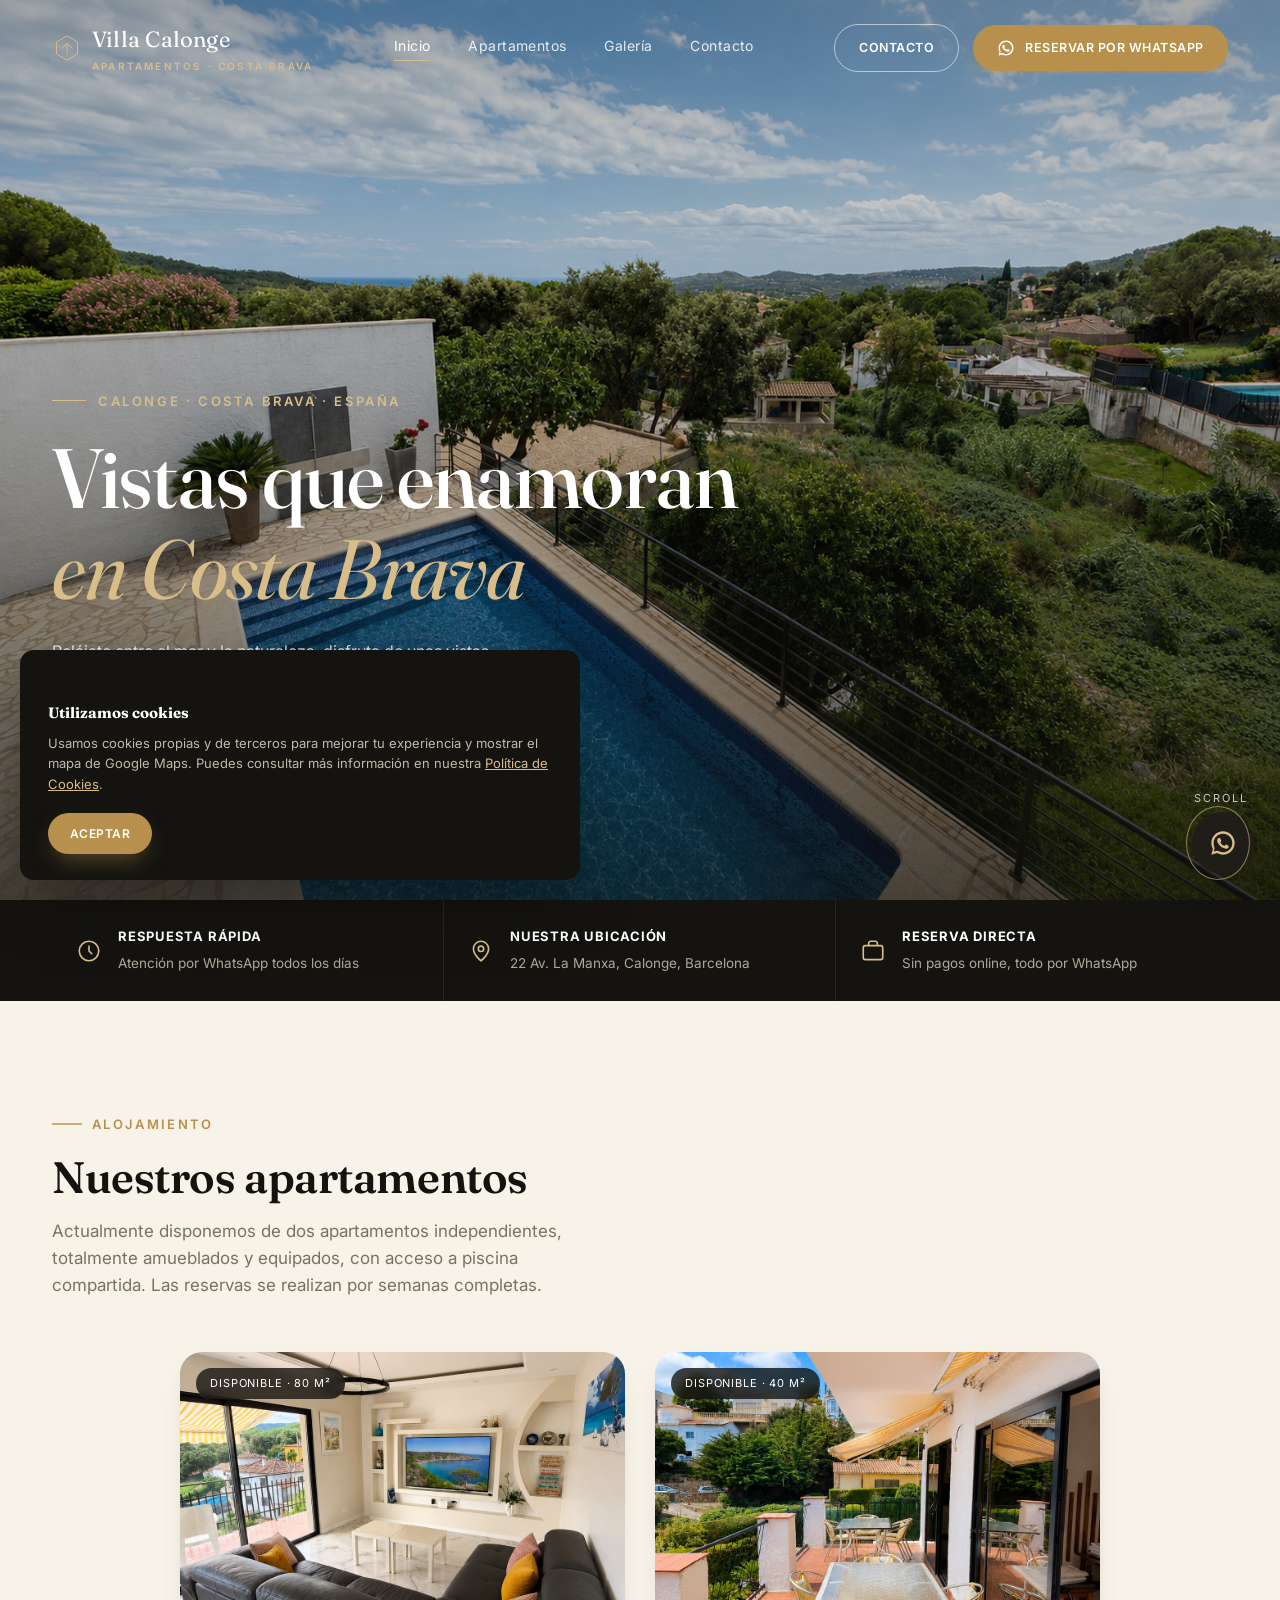
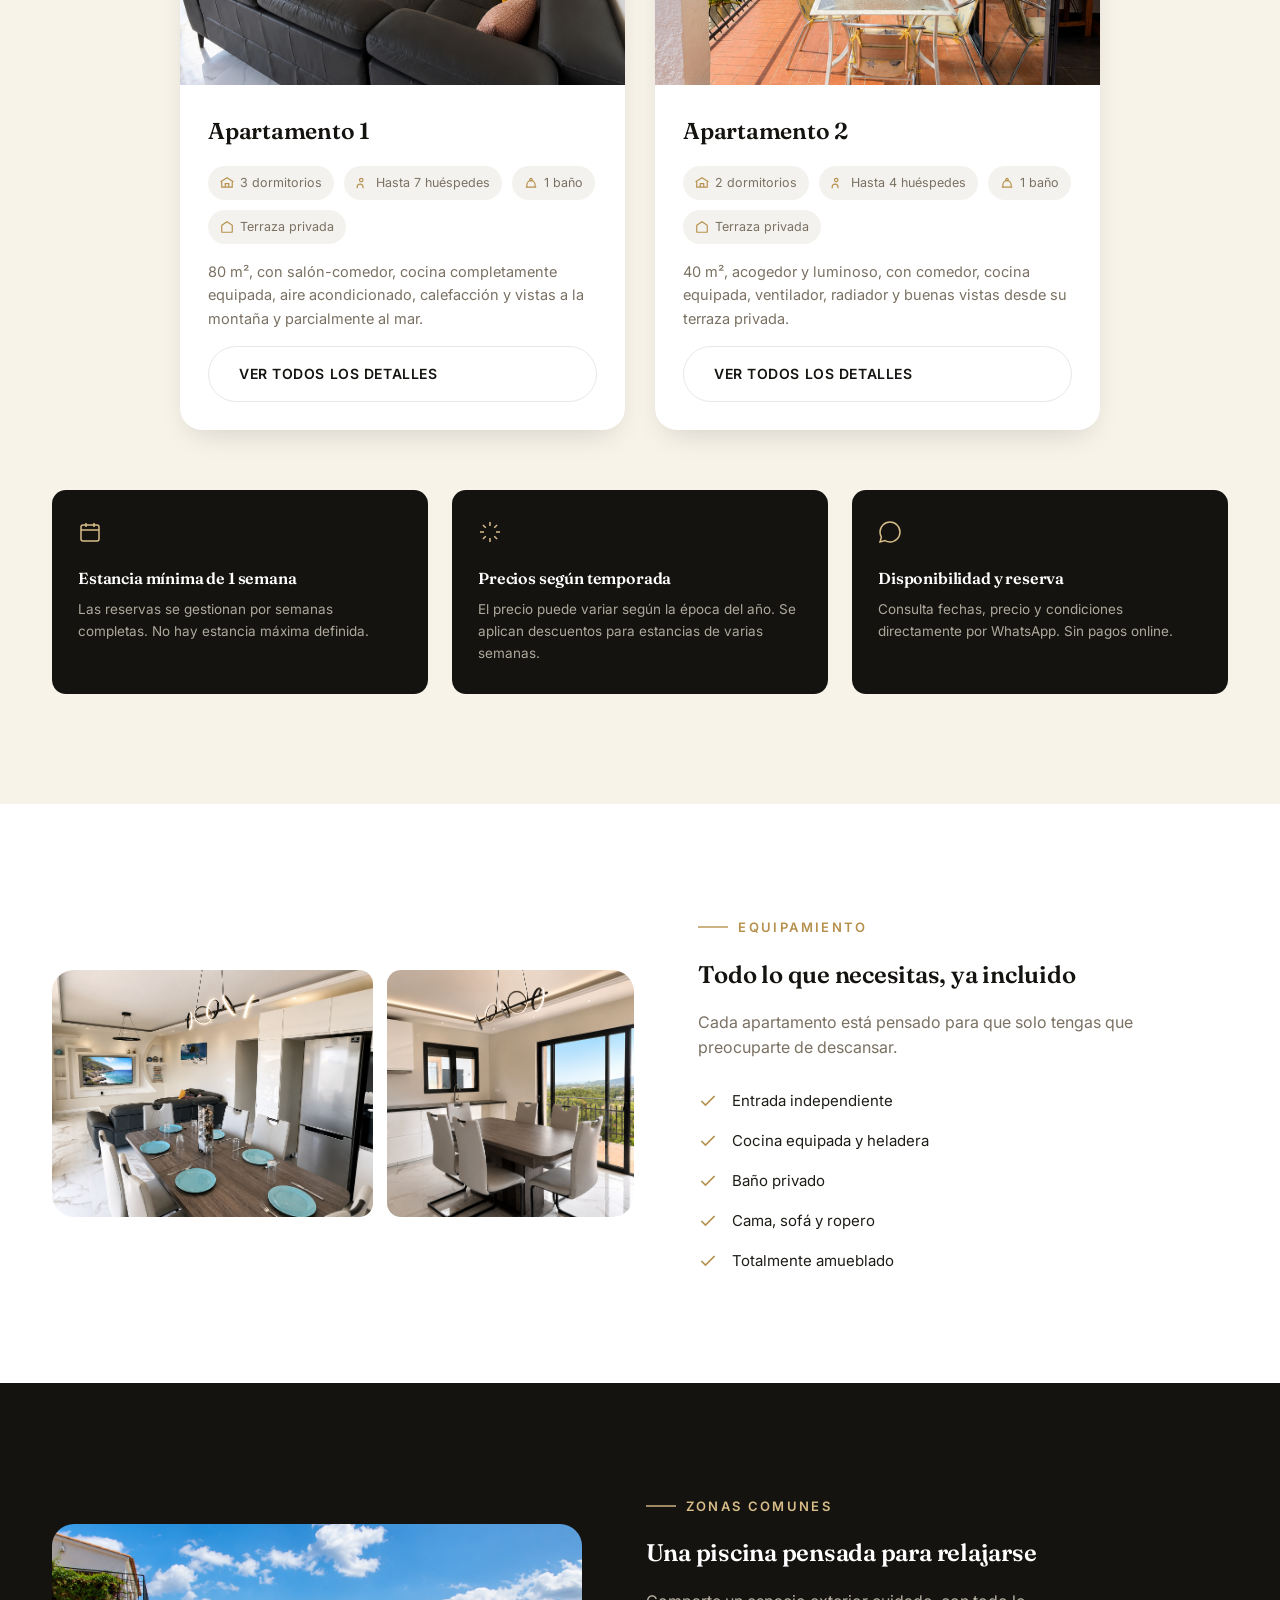
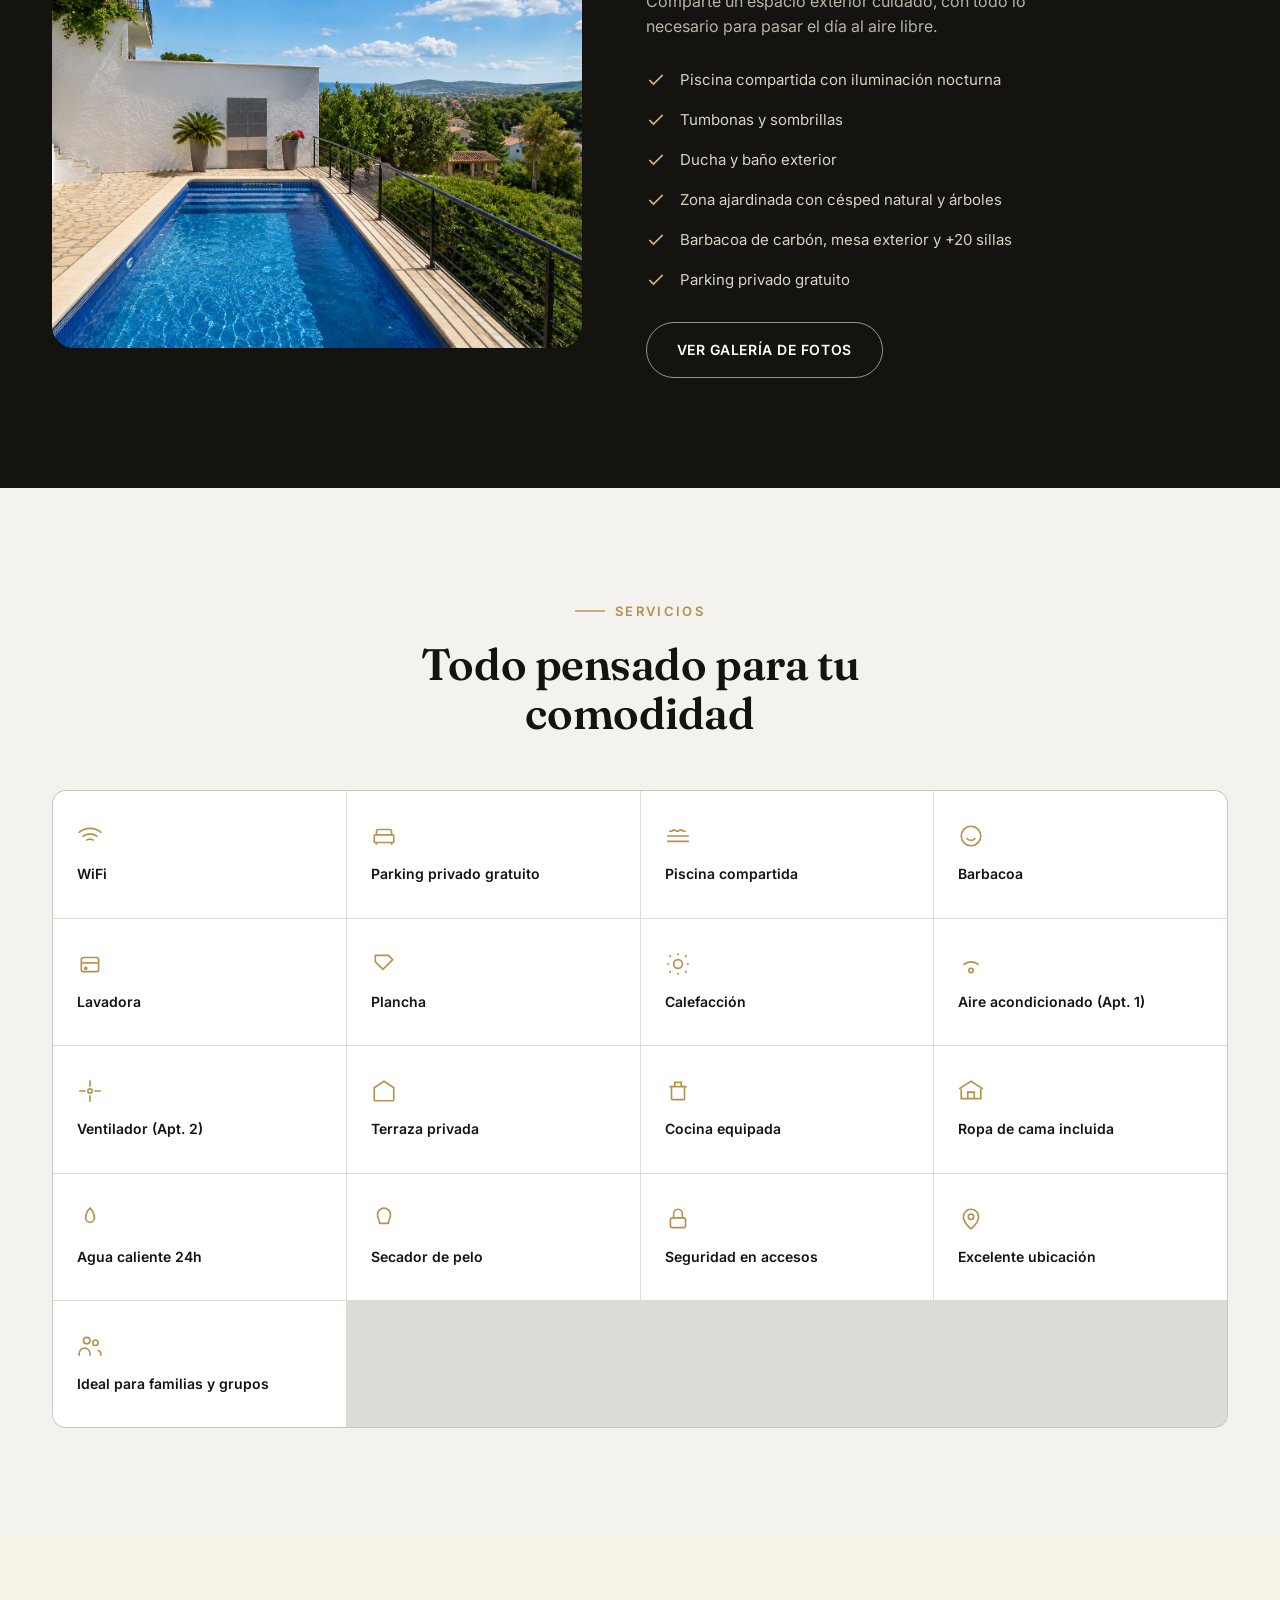
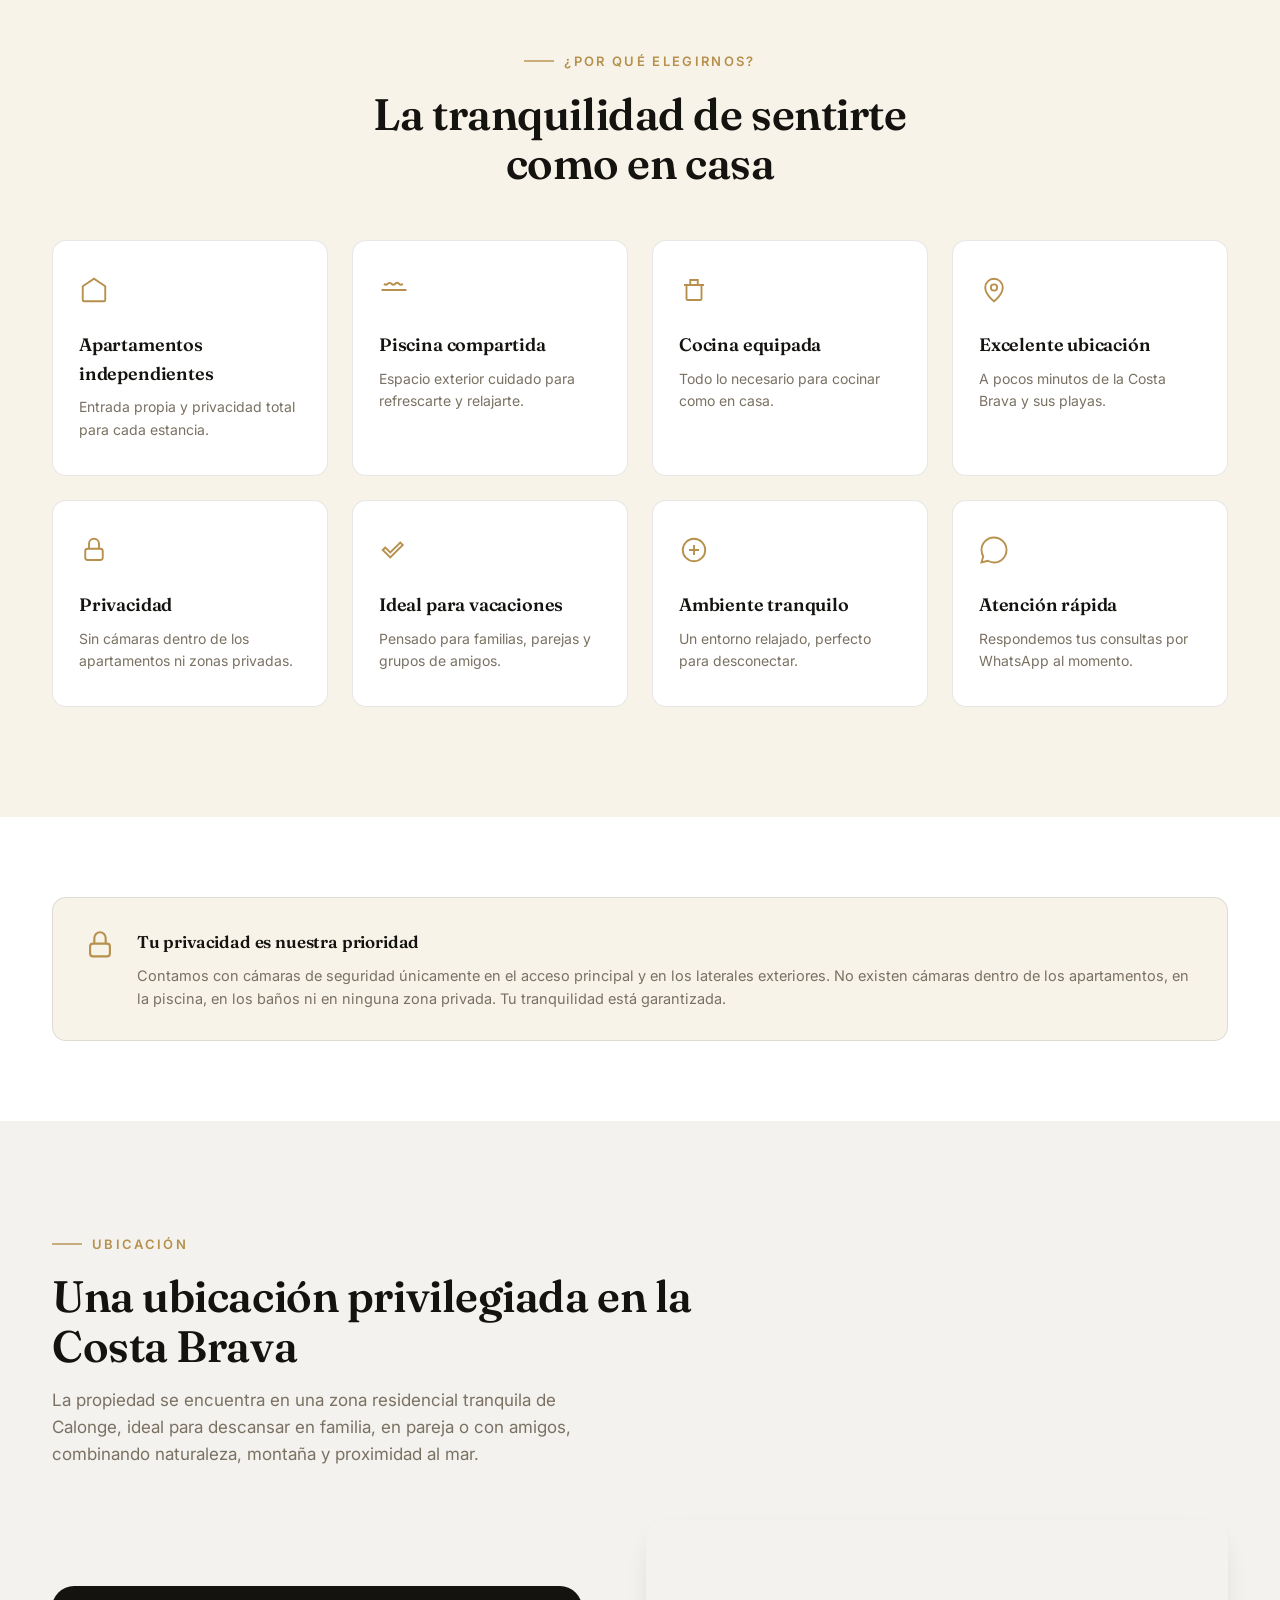
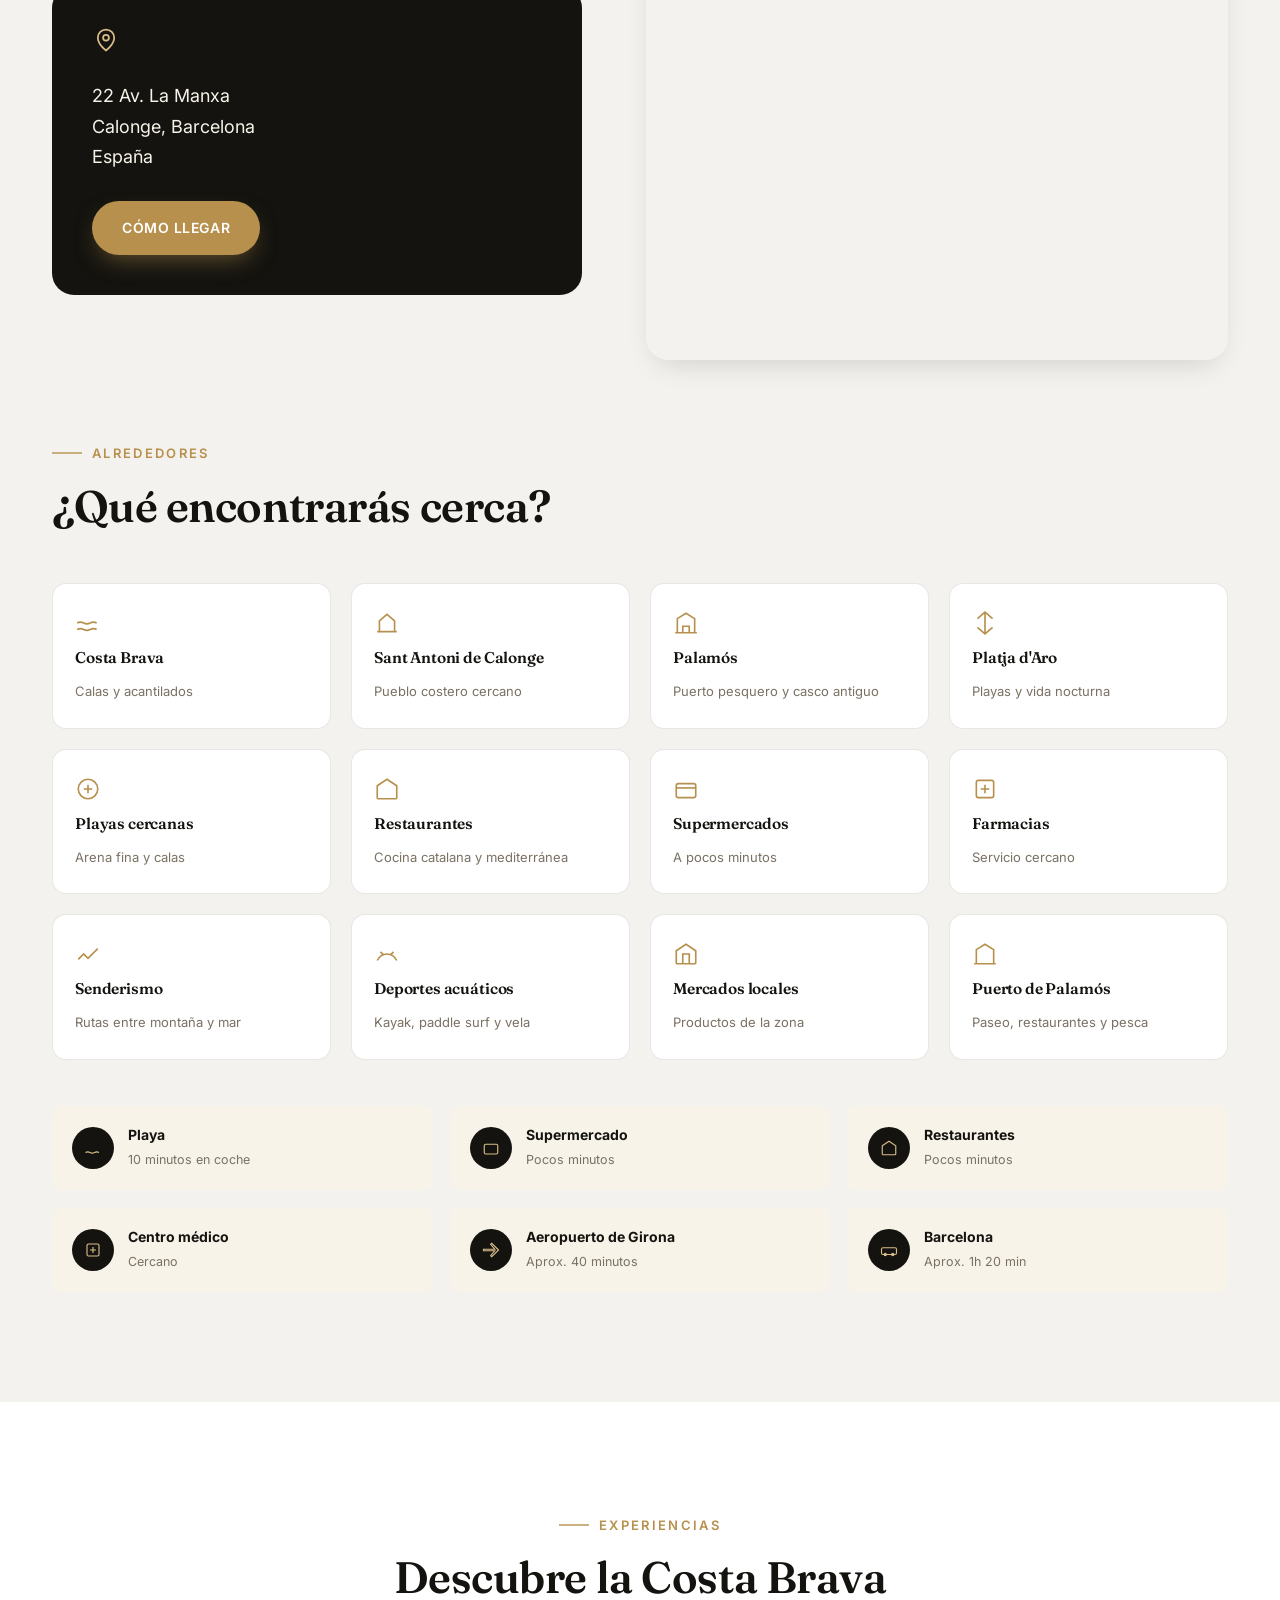
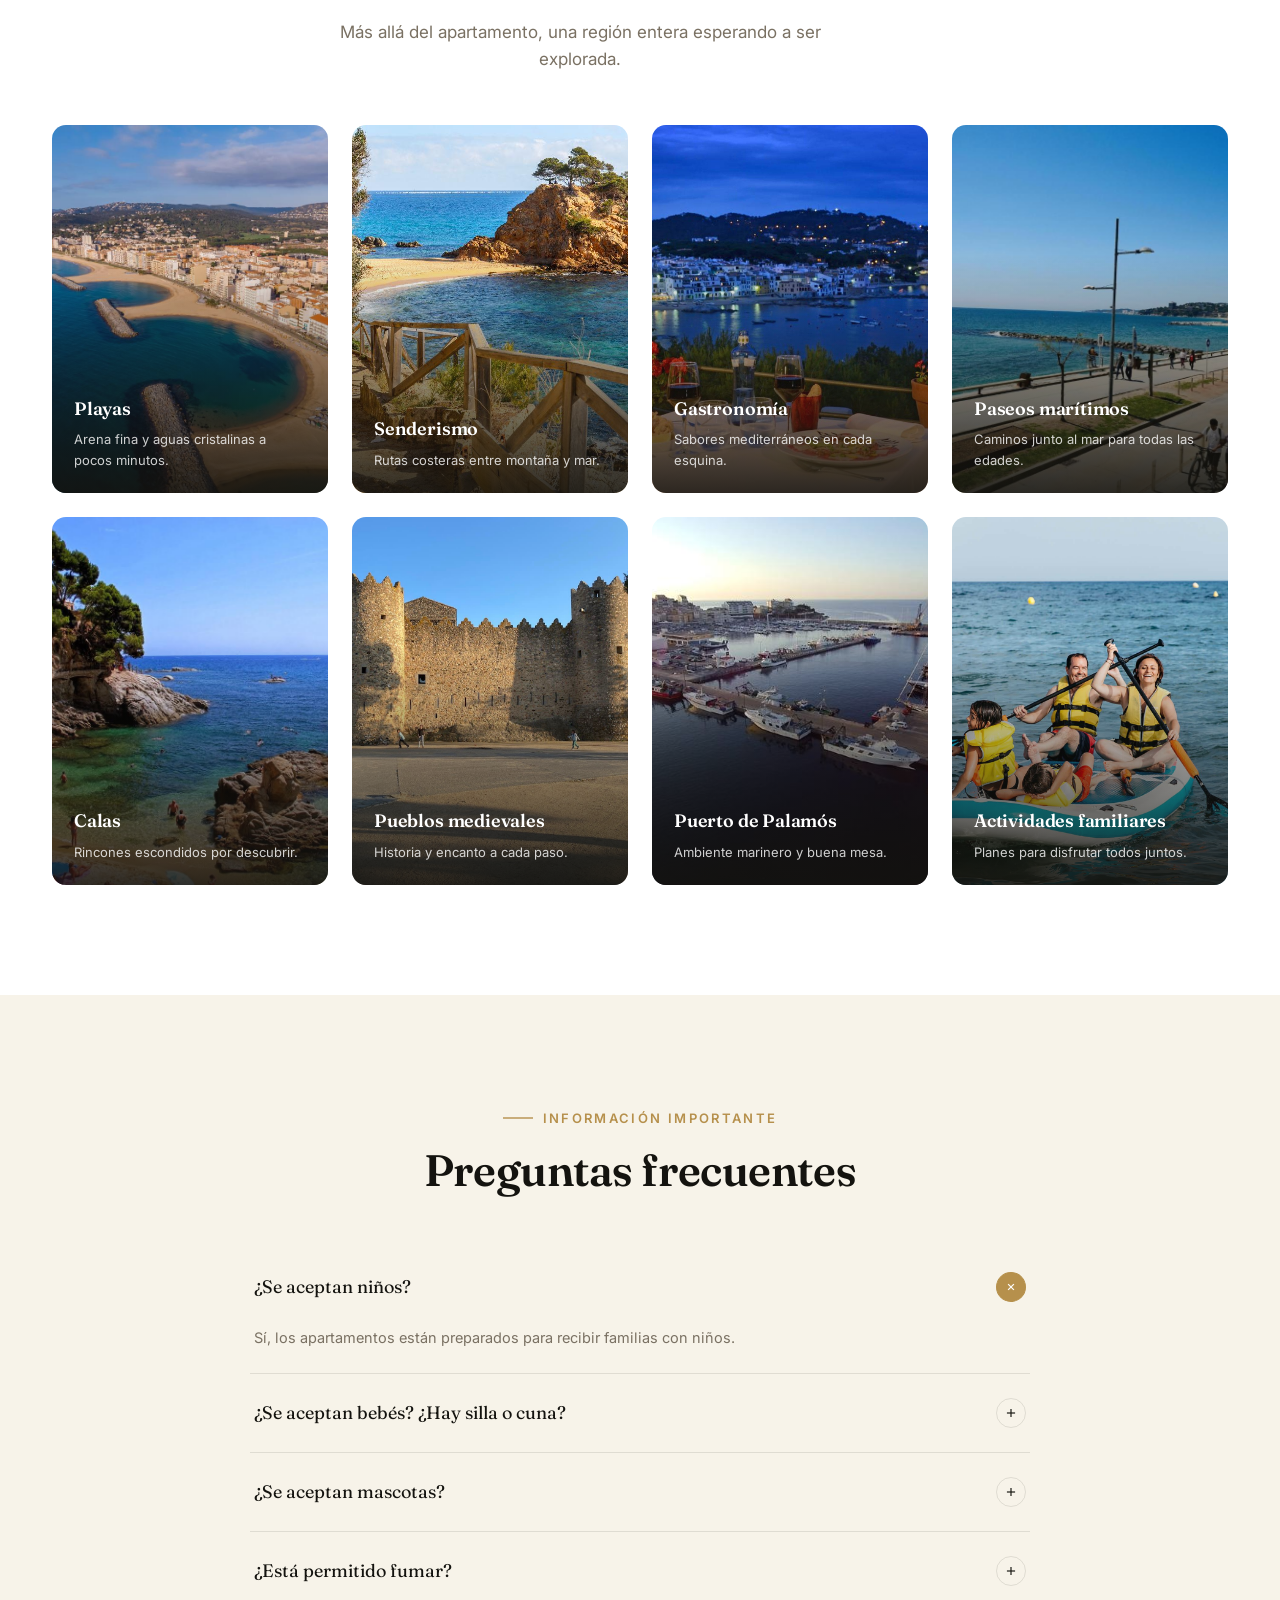
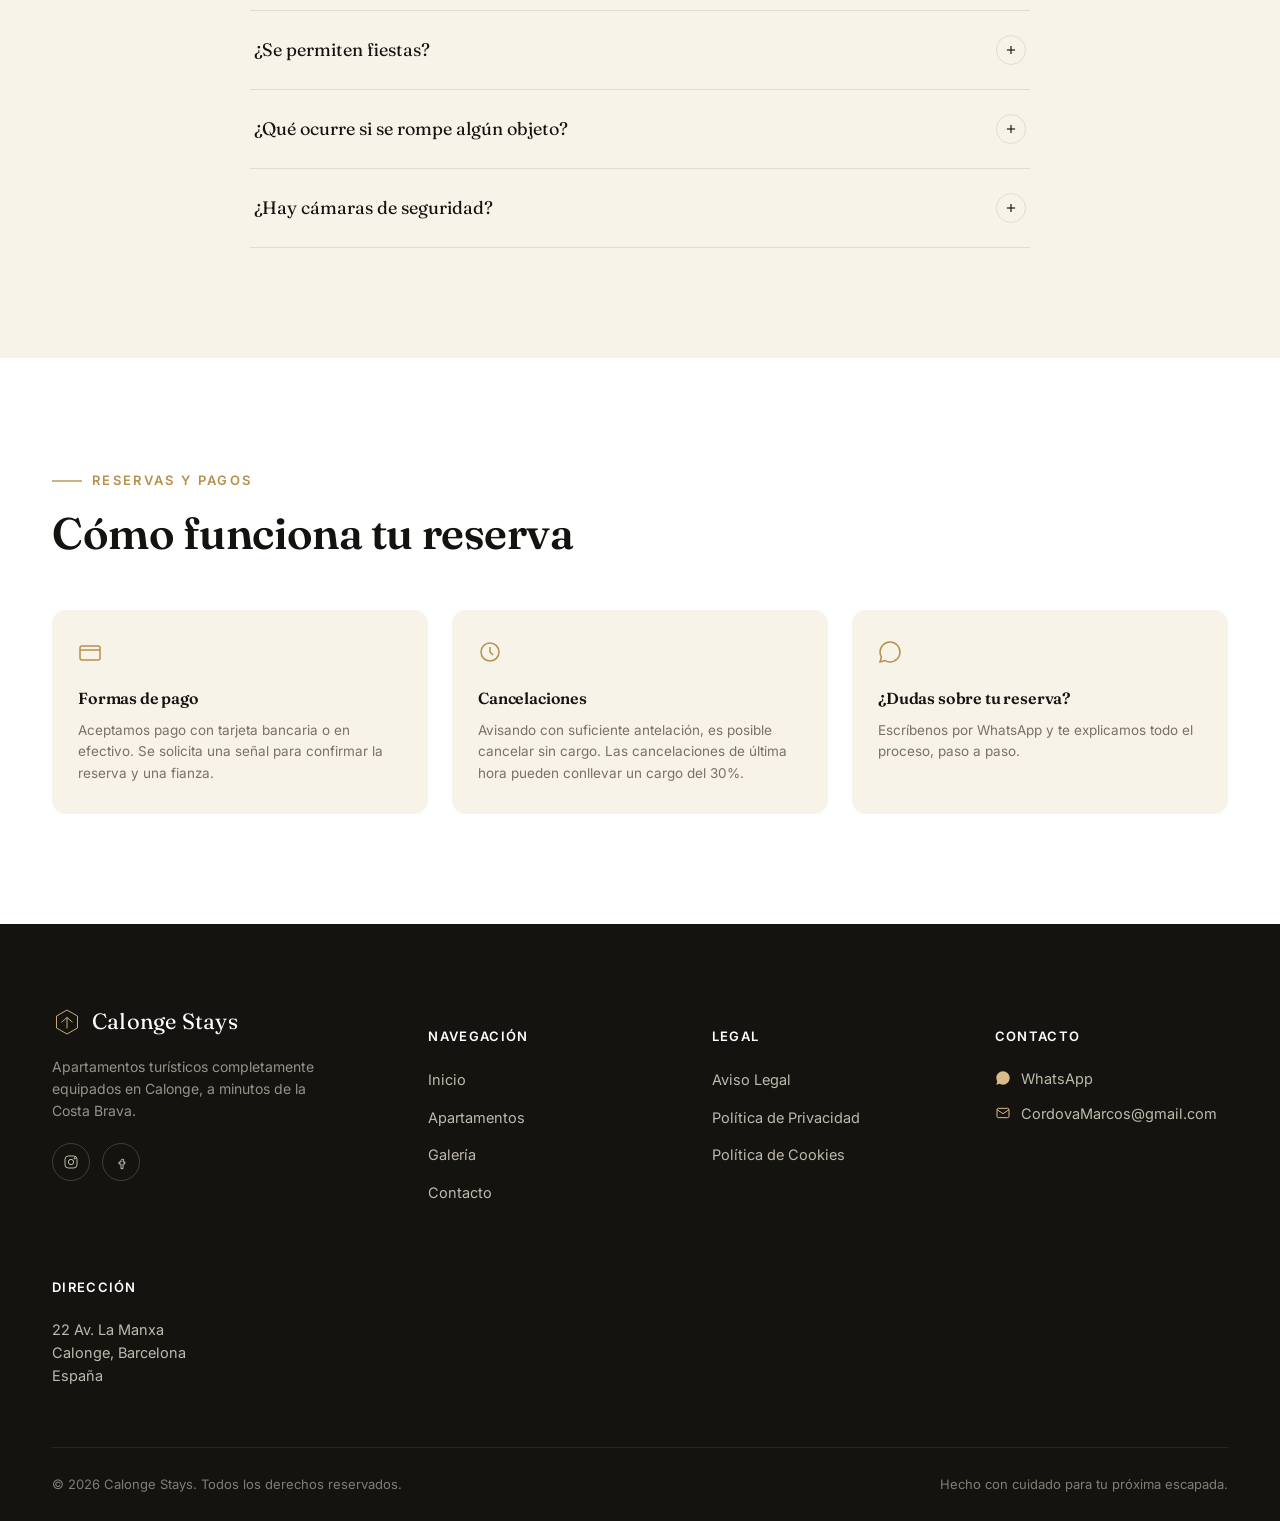
==== commit 21e336d3: "Update index.html" ====
--- a/index.html
+++ b/index.html
@@ -54,7 +54,7 @@
   <div class="container">
     <a href="index.html" class="brand">
       <svg viewBox="0 0 40 40" fill="none"><path d="M20 4L34 12V28L20 36L6 28V12L20 4Z" stroke="#D8BD89" stroke-width="1.2"/><path d="M13 20L20 14L27 20M20 14V28" stroke="#D8BD89" stroke-width="1.2" stroke-linecap="round" stroke-linejoin="round"/></svg>
-      <span>Calonge Stays<small>Apartamentos · Costa Brava</small></span>
+      <span>Villa Calonge<small>Apartamentos · Costa Brava</small></span>
     </a>
     <nav class="nav-desktop">
       <a href="index.html" class="active">Inicio</a>
@@ -90,8 +90,8 @@
   </div>
   <div class="hero-content">
     <div class="hero-eyebrow"><span></span>Calonge · Costa Brava · España</div>
-    <h1>Tu escapada perfecta<br><em>en Calonge</em></h1>
-    <p class="hero-sub">Apartamentos completamente equipados para disfrutar de una estancia cómoda cerca de la Costa Brava, con piscina compartida y entrada independiente.</p>
+    <h1>Vistas que enamoran<br><em>en Costa Brava</em></h1>
+    <p class="hero-sub">Relájate entre el mar y la naturaleza, disfruta de unas vistas privilegiadas y alójate en apartamentos totalmente equipados con piscina compartida y entrada independiente.</p>
     <div class="hero-actions">
       <a href="#" class="btn btn-gold" data-whatsapp data-apartment="Consulta general">
         <svg viewBox="0 0 24 24" fill="currentColor"><path d="M12 2C6.48 2 2 6.48 2 12c0 1.85.5 3.58 1.38 5.07L2 22l5.07-1.36A9.93 9.93 0 0012 22c5.52 0 10-4.48 10-10S17.52 2 12 2zm0 18c-1.66 0-3.21-.46-4.54-1.26l-.33-.2-3.06.82.83-2.99-.21-.31A7.94 7.94 0 014 12c0-4.41 3.59-8 8-8s8 3.59 8 8-3.59 8-8 8zm4.32-5.94c-.23-.12-1.37-.68-1.58-.76-.21-.08-.37-.12-.52.12-.15.23-.6.76-.74.92-.13.15-.27.16-.5.05-1.36-.65-2.25-1.16-3.14-2.63-.24-.4.24-.37.69-1.24.08-.15.04-.28-.03-.39-.08-.12-.6-1.45-.83-1.97-.21-.5-.43-.43-.6-.44-.15-.01-.32-.01-.5-.01-.16 0-.43.06-.66.31-.23.25-.88.86-.88 2.09 0 1.23.9 2.42 1.03 2.59.13.17 1.76 2.69 4.27 3.67 2.02.79 2.43.63 2.87.59.43-.04 1.37-.56 1.56-1.11.19-.55.19-1.01.13-1.11-.06-.1-.21-.16-.45-.28z"/></svg>
--- a/assets/css/style.css
+++ b/assets/css/style.css
@@ -153,13 +153,17 @@
   padding:14px 0;
   box-shadow:0 8px 24px -10px rgba(0,0,0,0.4);
 }
-.brand{display:flex;align-items:center;gap:10px;font-family:var(--font-display);font-size:22px;color:var(--white);letter-spacing:.01em;min-width:0;}
-.brand small{display:block;font-family:var(--font-body);font-size:10px;letter-spacing:.22em;text-transform:uppercase;color:var(--gold-soft);font-weight:600;margin-top:1px;white-space:nowrap;}
+.brand{display:flex;align-items:center;gap:10px;font-family:var(--font-display);font-size:22px;color:var(--white);letter-spacing:.01em;min-width:0;flex-shrink:1;}
+.brand > span{min-width:0;overflow:hidden;text-overflow:ellipsis;white-space:nowrap;}
+.brand small{display:block;font-family:var(--font-body);font-size:10px;letter-spacing:.22em;text-transform:uppercase;color:var(--gold-soft);font-weight:600;margin-top:1px;white-space:nowrap;overflow:hidden;text-overflow:ellipsis;}
 .brand svg{width:30px;height:30px;flex-shrink:0;}
 @media (max-width:420px){
-  .brand{font-size:18px;}
-  .brand small{font-size:8.5px;letter-spacing:.14em;}
-  .brand svg{width:24px;height:24px;}
+  .brand{font-size:17px;}
+  .brand small{font-size:8px;letter-spacing:.1em;}
+  .brand svg{width:22px;height:22px;}
+}
+@media (max-width:360px){
+  .brand small{display:none;}
 }
 
 .nav-desktop{display:flex;align-items:center;gap:38px;}
@@ -216,17 +220,43 @@
   .nav-desktop{gap:24px;}
   .nav-desktop a{font-size:13px;}
 }
+/* En móvil, ocultar el botón WhatsApp del navbar (ya existe en hero y flotante) */
 @media (max-width:920px){
   .nav-desktop{display:none;}
-  .nav-cta .btn-outline{display:none;}
+  .nav-cta{display:none;}
   .nav-toggle{display:flex;}
 }
+
+/* Menú móvil: corregir herencia de fuente en el botón */
+.mobile-menu .btn{
+  margin-top:30px;
+  font-family:var(--font-body) !important;
+  font-size:13px !important;
+  letter-spacing:.06em !important;
+  padding:16px 24px;
+  width:100%;
+  justify-content:center;
+  text-align:center;
+  box-sizing:border-box;
+  white-space:normal;
+  word-break:break-word;
+}
+.mobile-menu a.btn{font-size:13px !important;}
+
+/* =========== Hero mobile fix =========== */
+@media (max-width:680px){
+  .hero-media img{
+    object-position:center center;
+    height:100%;
+    width:100%;
+  }
+  .hero{min-height:100svh;}
+}
 @media (max-width:480px){
-  .nav-cta .btn-gold{padding:11px 18px;font-size:11px;}
-  .nav-cta .btn-gold svg{width:15px;height:15px;}
-}
-@media (max-width:360px){
-  .nav-cta .btn-gold{padding:10px 14px;font-size:10px;letter-spacing:.02em;}
+  .hero-content{padding:0 20px 70px;}
+  .hero h1{font-size:clamp(30px,9vw,44px);}
+  .hero-sub{font-size:15px;}
+  .hero-actions{gap:12px;}
 }
 
 /* =========== Hero =========== */
@@ -994,3 +1024,92 @@
 }
 .consent-row label{font-size:13px;color:var(--taupe);line-height:1.6;}
 .consent-row label a{color:var(--gold);text-decoration:underline;}
+
+/* =========================================================
+   MOBILE AUDIT — final targeted fixes (highest specificity)
+   ========================================================= */
+
+/* --- Prevent any element causing horizontal scroll --- */
+*, *::before, *::after{max-width:100%;}
+img, iframe, video, svg{max-width:100%;height:auto;}
+iframe.map-iframe{height:300px;}
+
+/* --- Whatsapp float: never overlap content on tiny screens --- */
+@media (max-width:480px){
+  .whatsapp-float{bottom:16px;right:16px;width:50px;height:50px;}
+  .whatsapp-float svg{width:22px;height:22px;}
+}
+
+/* --- Ensure hero buttons never overflow --- */
+@media (max-width:480px){
+  .hero-actions .btn{
+    width:100%;
+    max-width:100%;
+    justify-content:center;
+    padding:15px 20px;
+    font-size:12.5px;
+    white-space:normal;
+    text-align:center;
+  }
+}
+
+/* --- Mobile menu: make sure bg covers toggle button --- */
+.mobile-menu{z-index:110;}
+.site-header{z-index:120;}
+
+/* --- Nav container: prevent overflow --- */
+.site-header .container{
+  gap:10px;
+  flex-wrap:nowrap;
+  overflow:hidden;
+}
+
+/* --- Section headings: safe font sizes on tiny screens --- */
+@media (max-width:380px){
+  h1,h2,h3{overflow-wrap:break-word;word-break:break-word;}
+  .section{padding:60px 0;}
+}
+
+/* --- Gallery: safe on all mobiles --- */
+@media (max-width:480px){
+  .gallery-grid{grid-template-columns:1fr 1fr;gap:10px;}
+  .gallery-item{border-radius:10px;}
+}
+
+/* --- Split layout: ensure full width on mobile --- */
+@media (max-width:900px){
+  .split, .split.reverse{display:flex;flex-direction:column;gap:32px;}
+  .split .split-media, .split.reverse .split-media{width:100%;order:0;}
+  .split-media.stacked{display:flex;flex-direction:row;gap:10px;}
+  .split-media.stacked img{width:50%;aspect-ratio:1/1;height:auto;}
+  .split-media.stacked .tall{width:50%;}
+}
+
+/* --- Footer: single column on mobile --- */
+@media (max-width:560px){
+  .footer-grid{grid-template-columns:1fr;}
+  .footer-bottom{flex-direction:column;gap:6px;text-align:left;}
+}
+
+/* --- Info strip: tighter on mobile --- */
+@media (max-width:480px){
+  .info-strip .info-item{padding:20px 20px;}
+}
+
+/* --- Location card: prevent overflow --- */
+@media (max-width:480px){
+  .location-card{padding:28px 22px;border-radius:16px;}
+  .map-wrap iframe{height:280px;}
+}
+
+/* --- Contact form: full-width on mobile --- */
+@media (max-width:560px){
+  .contact-grid{grid-template-columns:1fr;}
+  .form-grid-2{grid-template-columns:1fr;}
+  .contact-card{padding:26px 20px;}
+}
+
+/* --- Cookie banner: safe width --- */
+@media (max-width:480px){
+  .cookie-banner{left:10px;right:10px;bottom:10px;padding:20px 18px;}
+}
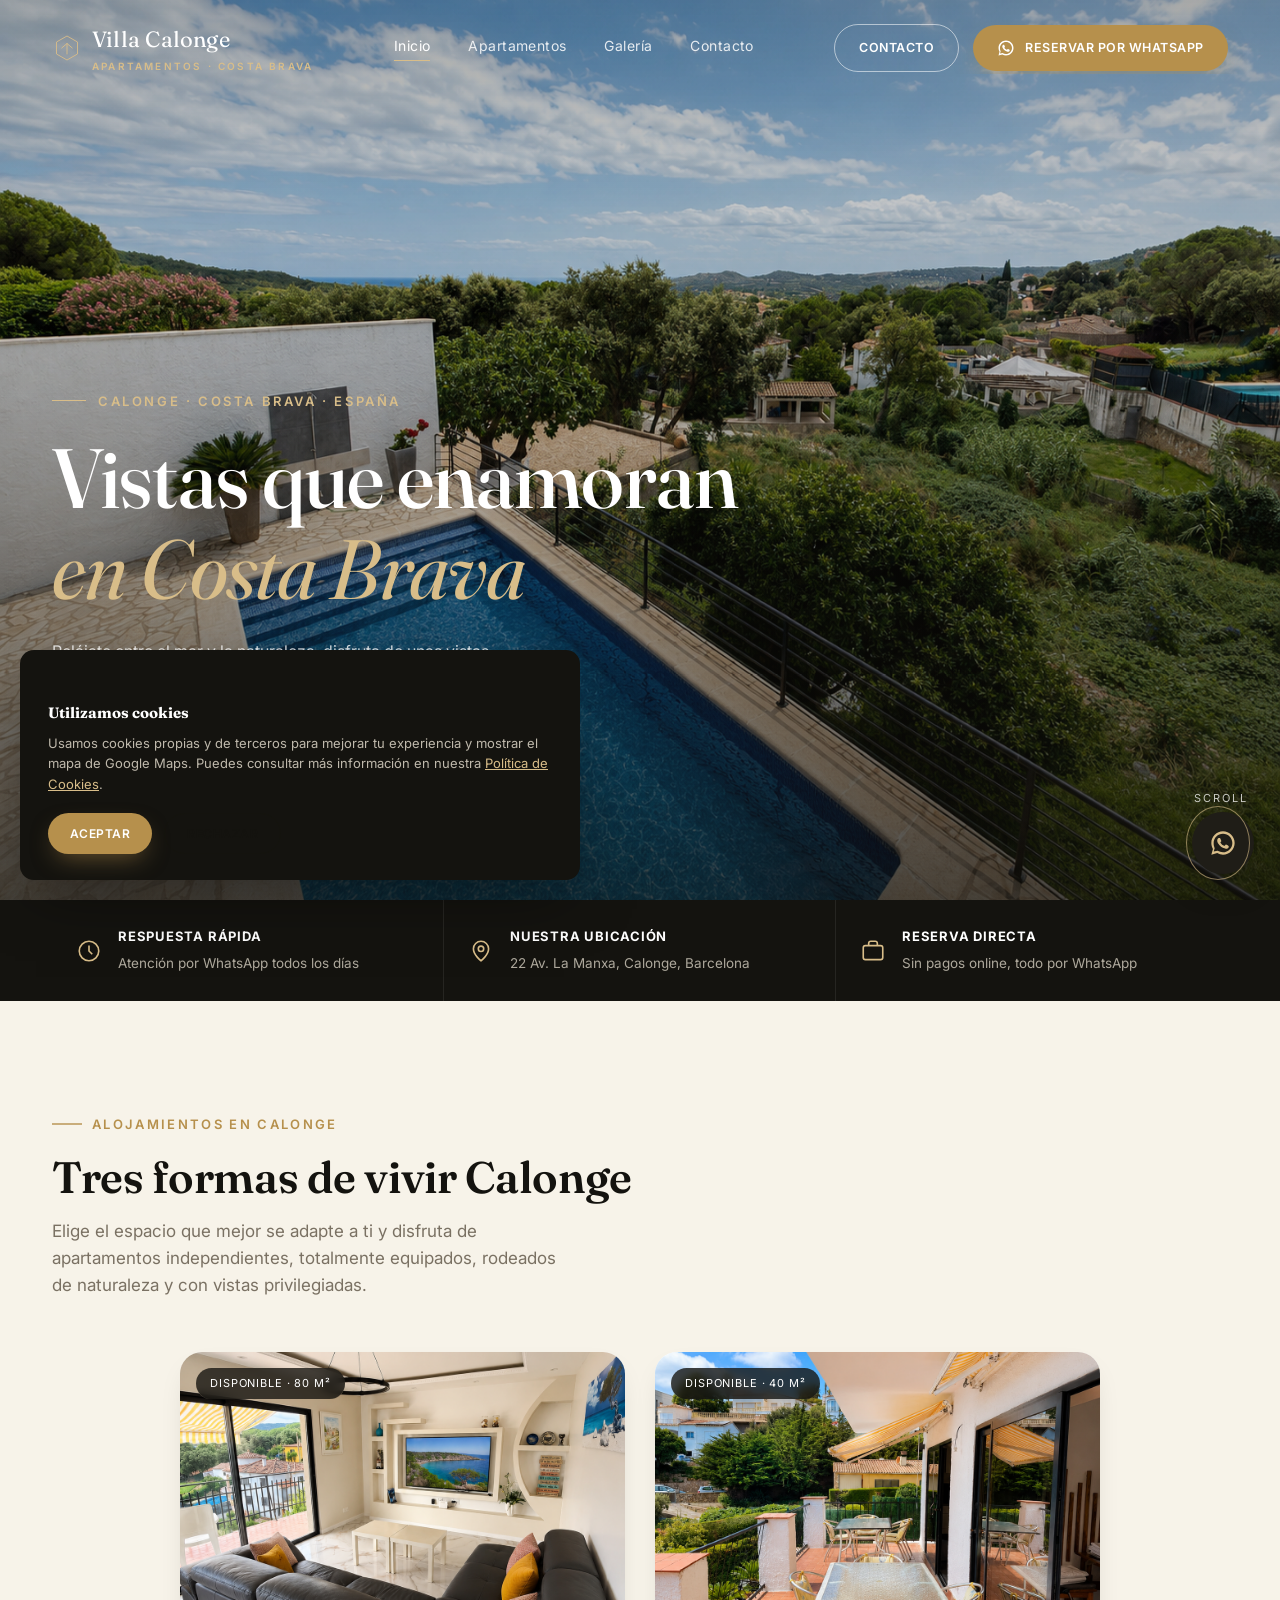
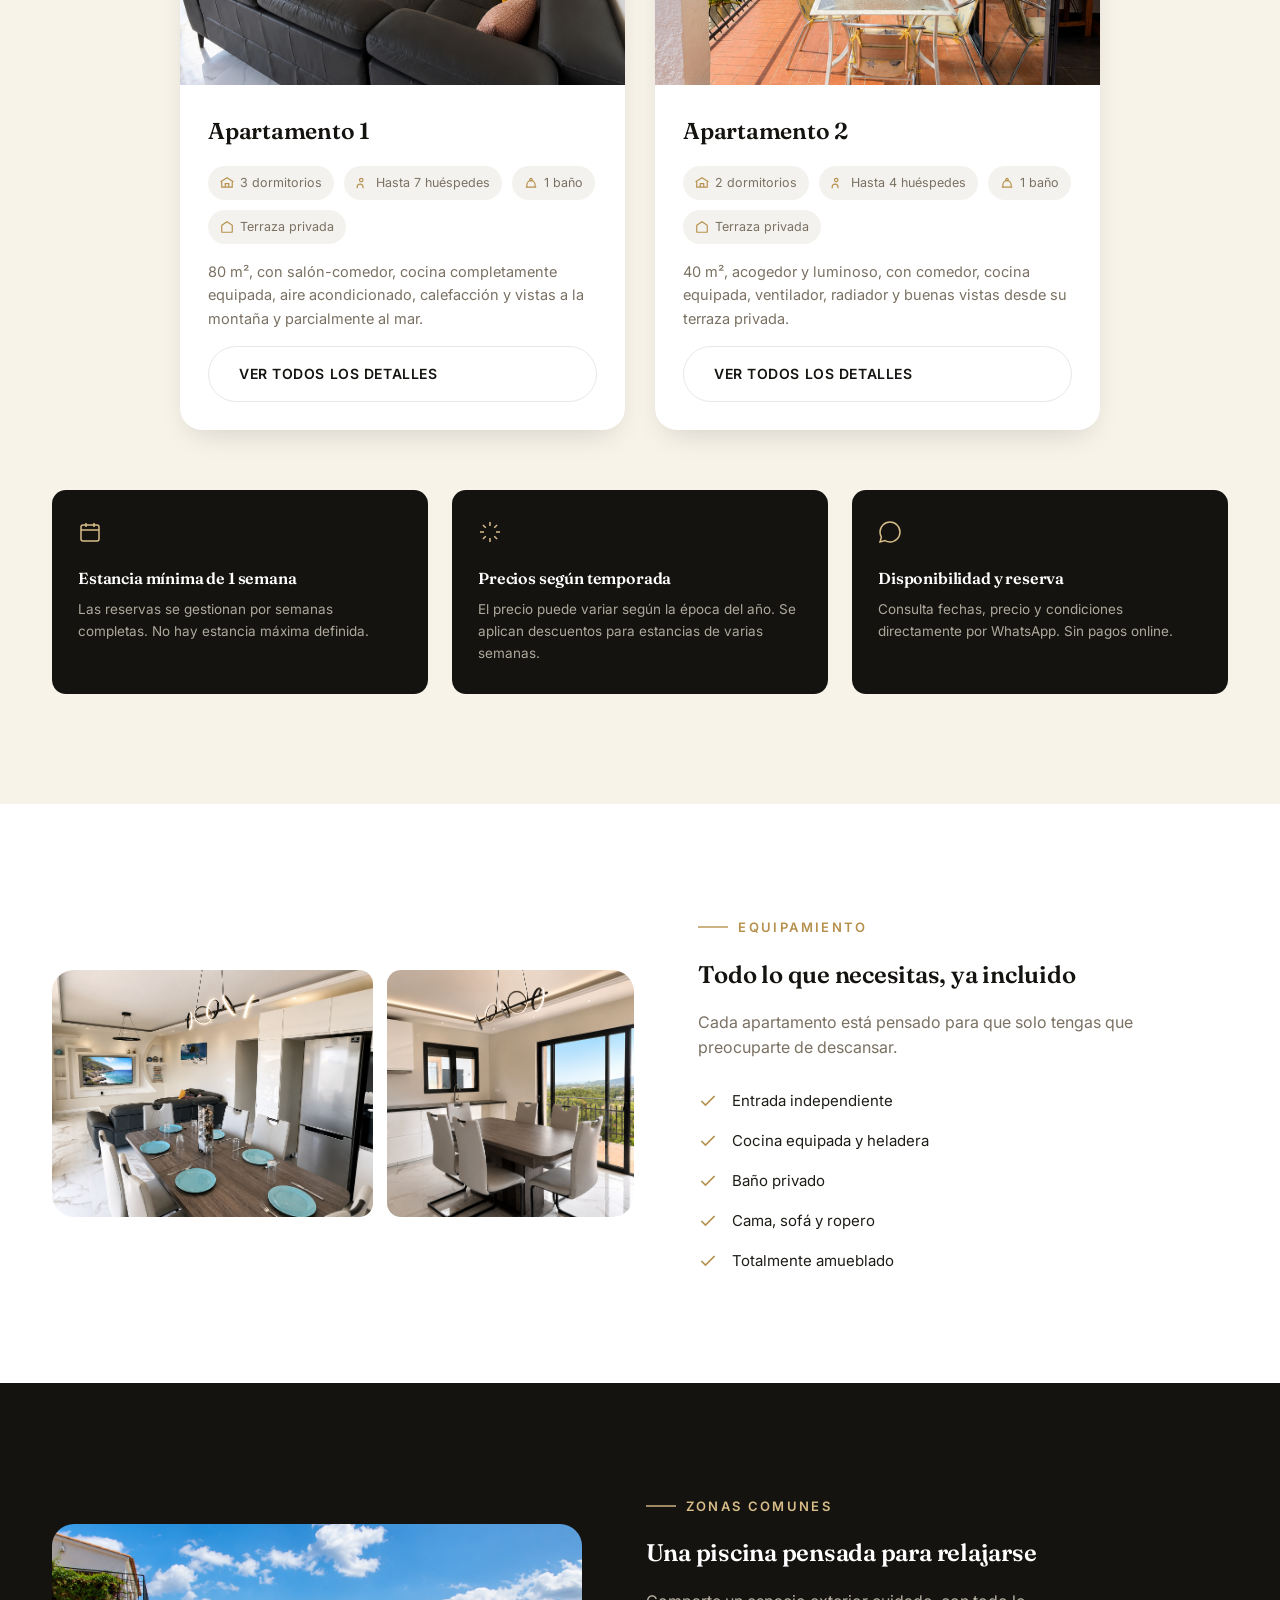
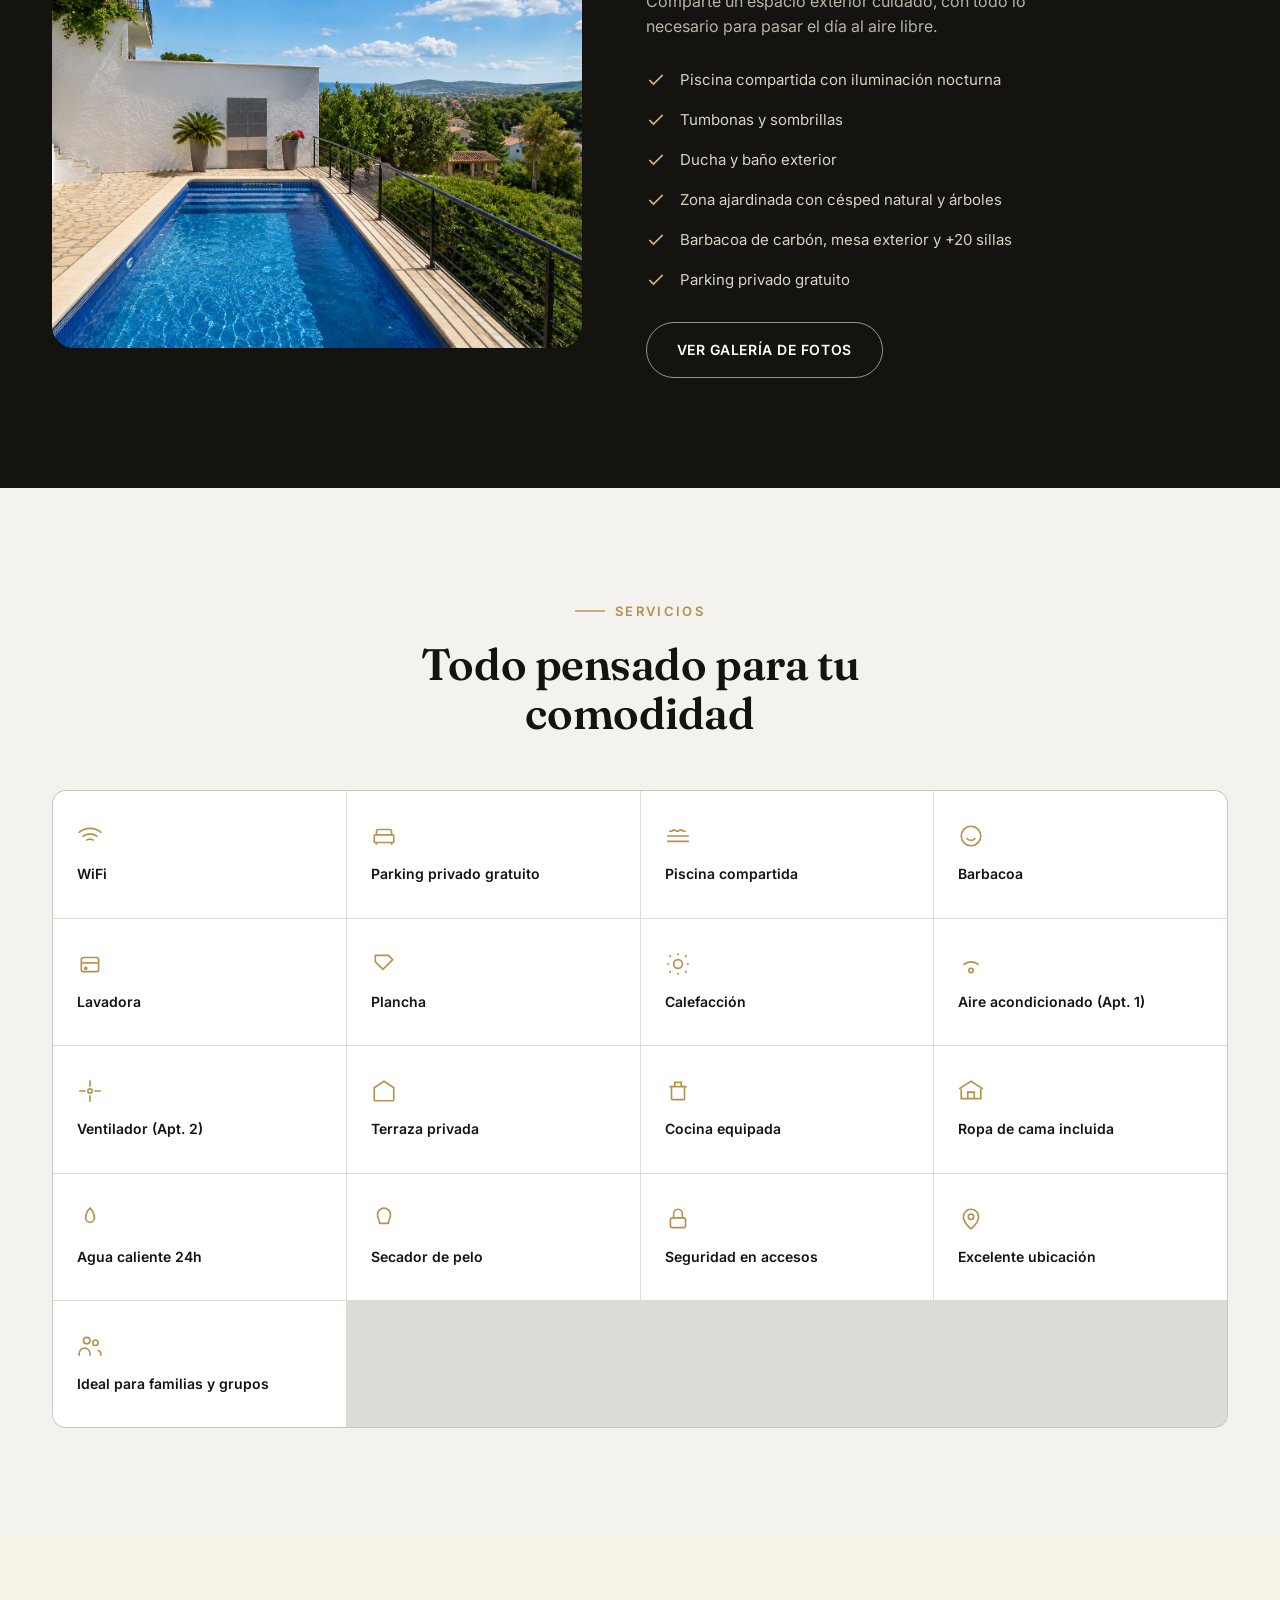
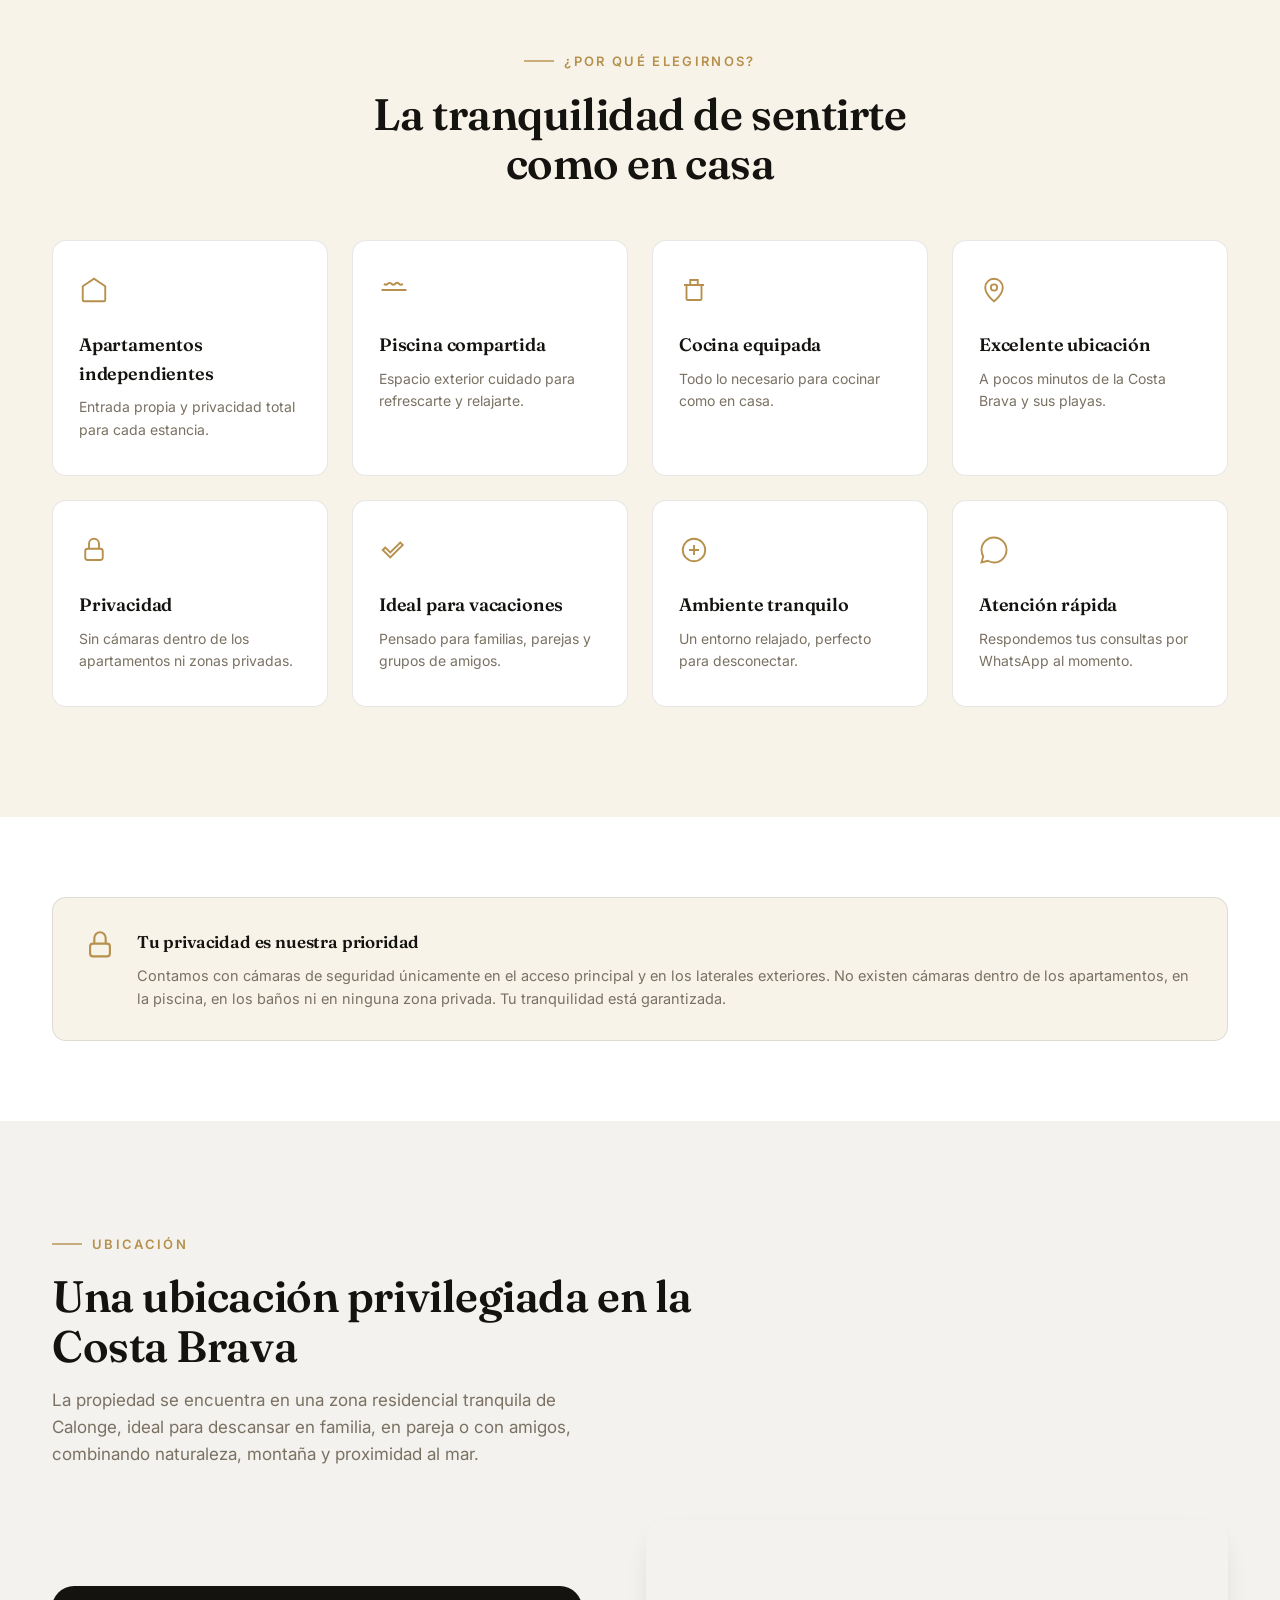
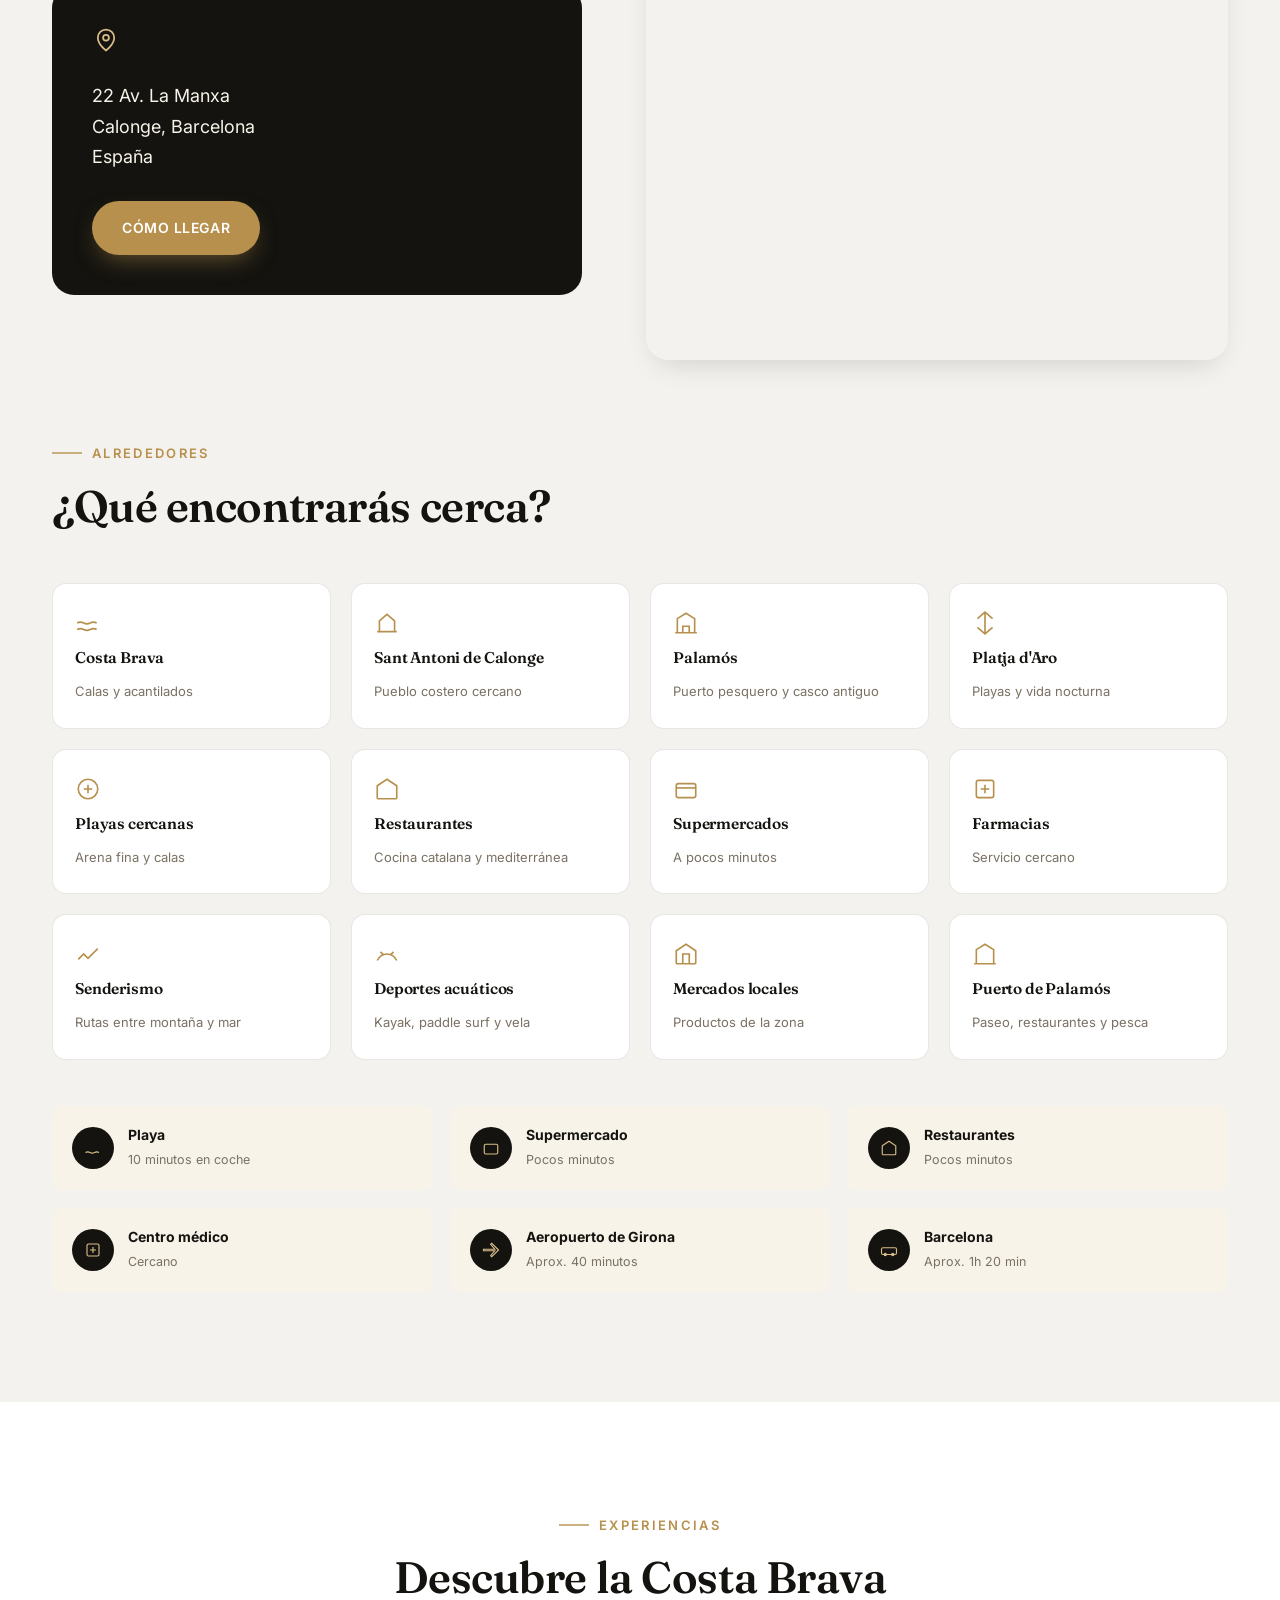
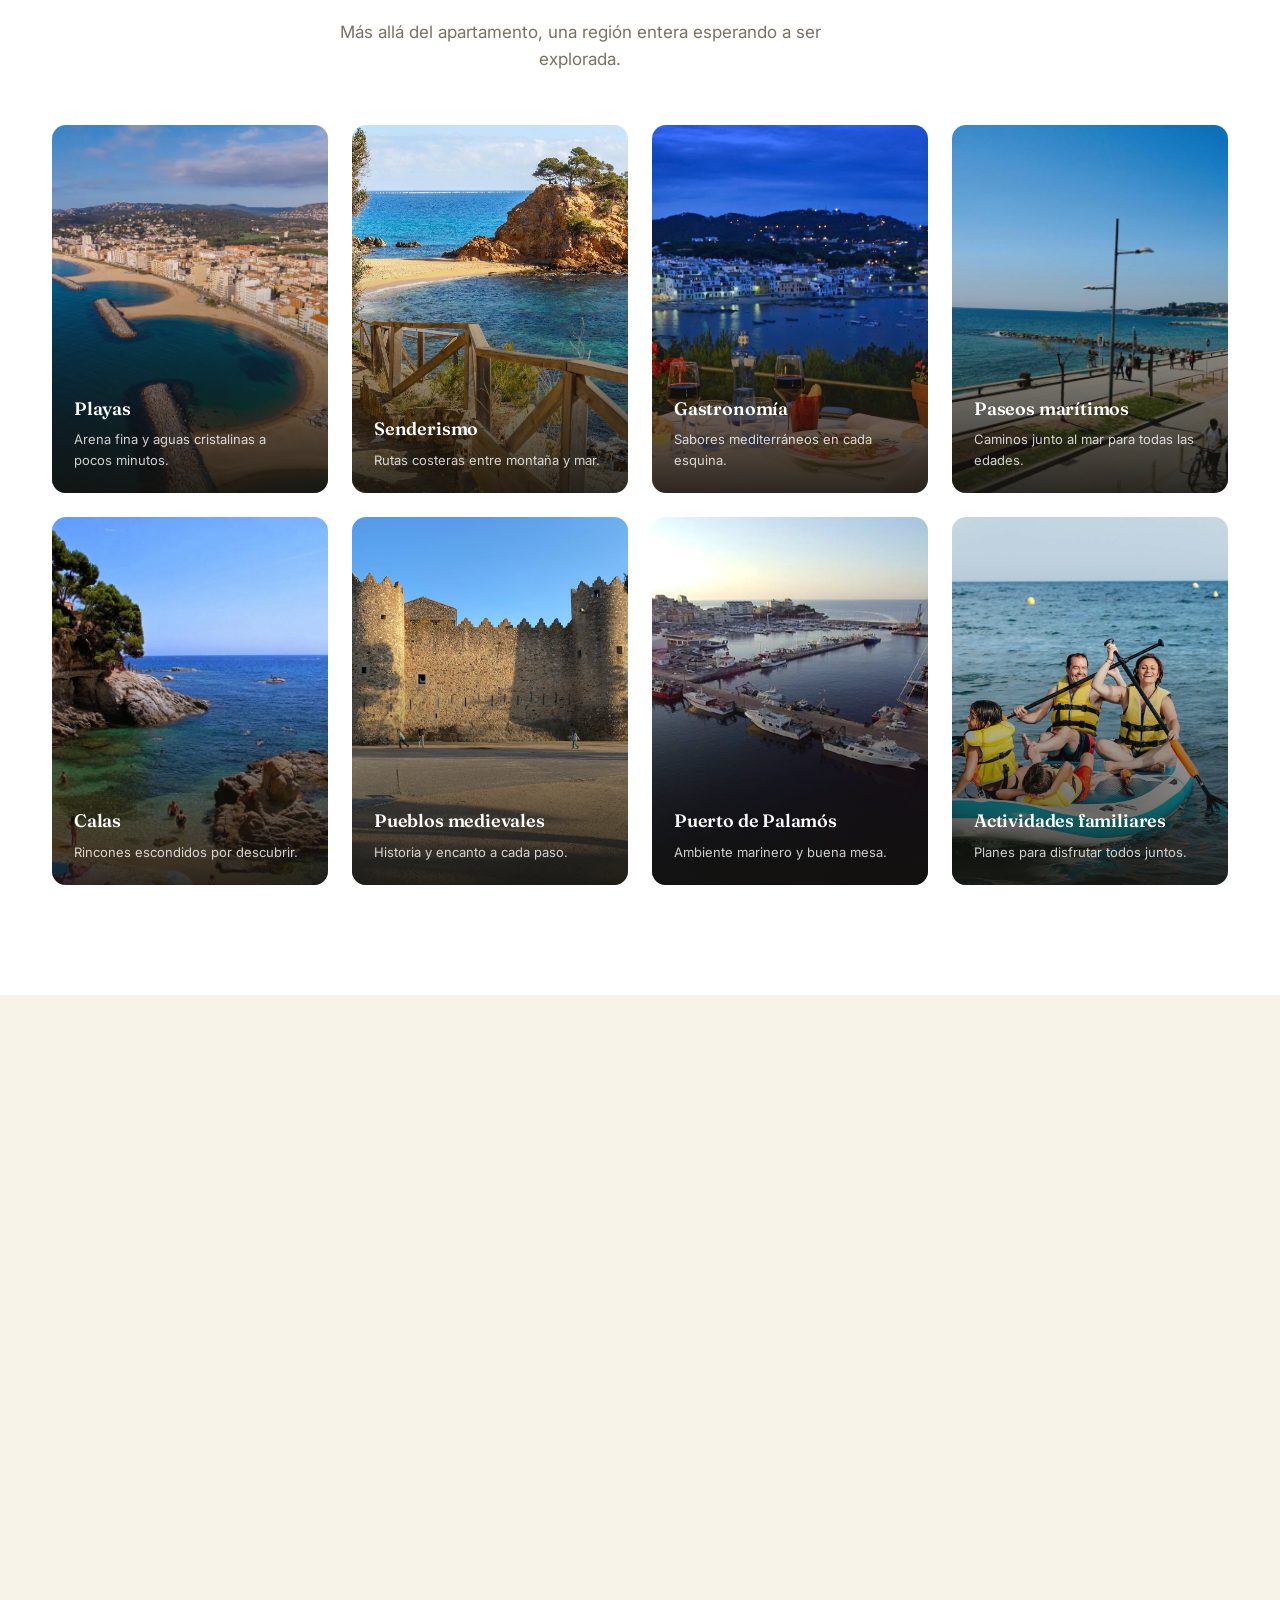
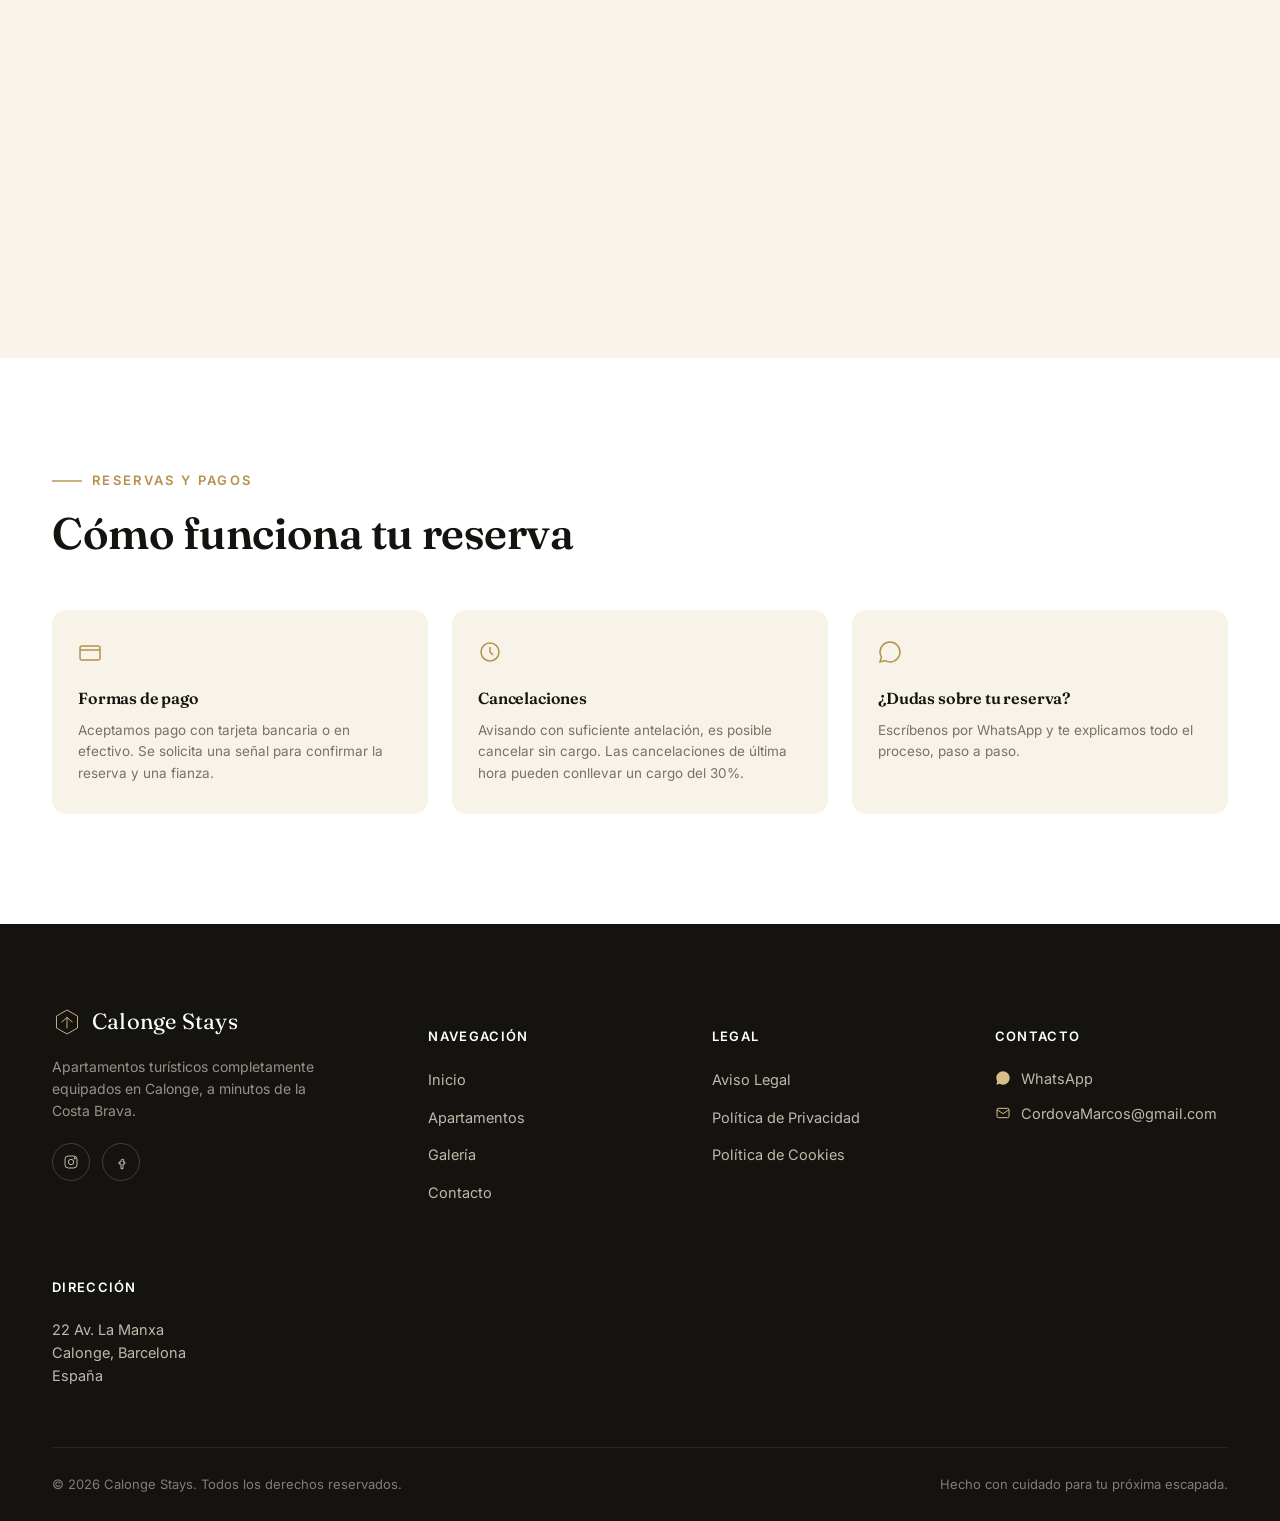
==== commit dbf8016e: "Update index.html" ====
--- a/index.html
+++ b/index.html
@@ -125,9 +125,9 @@
 <section class="section bg-beige" id="apartamentos">
   <div class="container">
     <div class="section-head reveal">
-      <div class="eyebrow"><svg viewBox="0 0 30 10"><line x1="0" y1="5" x2="30" y2="5" stroke="currentColor" stroke-width="1.4"/></svg>Alojamiento</div>
-      <h2>Nuestros apartamentos</h2>
-      <p>Actualmente disponemos de dos apartamentos independientes, totalmente amueblados y equipados, con acceso a piscina compartida. Las reservas se realizan por semanas completas.</p>
+      <div class="eyebrow"><svg viewBox="0 0 30 10"><line x1="0" y1="5" x2="30" y2="5" stroke="currentColor" stroke-width="1.4"/></svg>ALOJAMIENTOS EN CALONGE</div>
+      <h2>Tres formas de vivir Calonge</h2>
+      <p>Elige el espacio que mejor se adapte a ti y disfruta de apartamentos independientes, totalmente equipados, rodeados de naturaleza y con vistas privilegiadas.</p>
     </div>
 
     <div class="apt-grid apt-grid-2col">
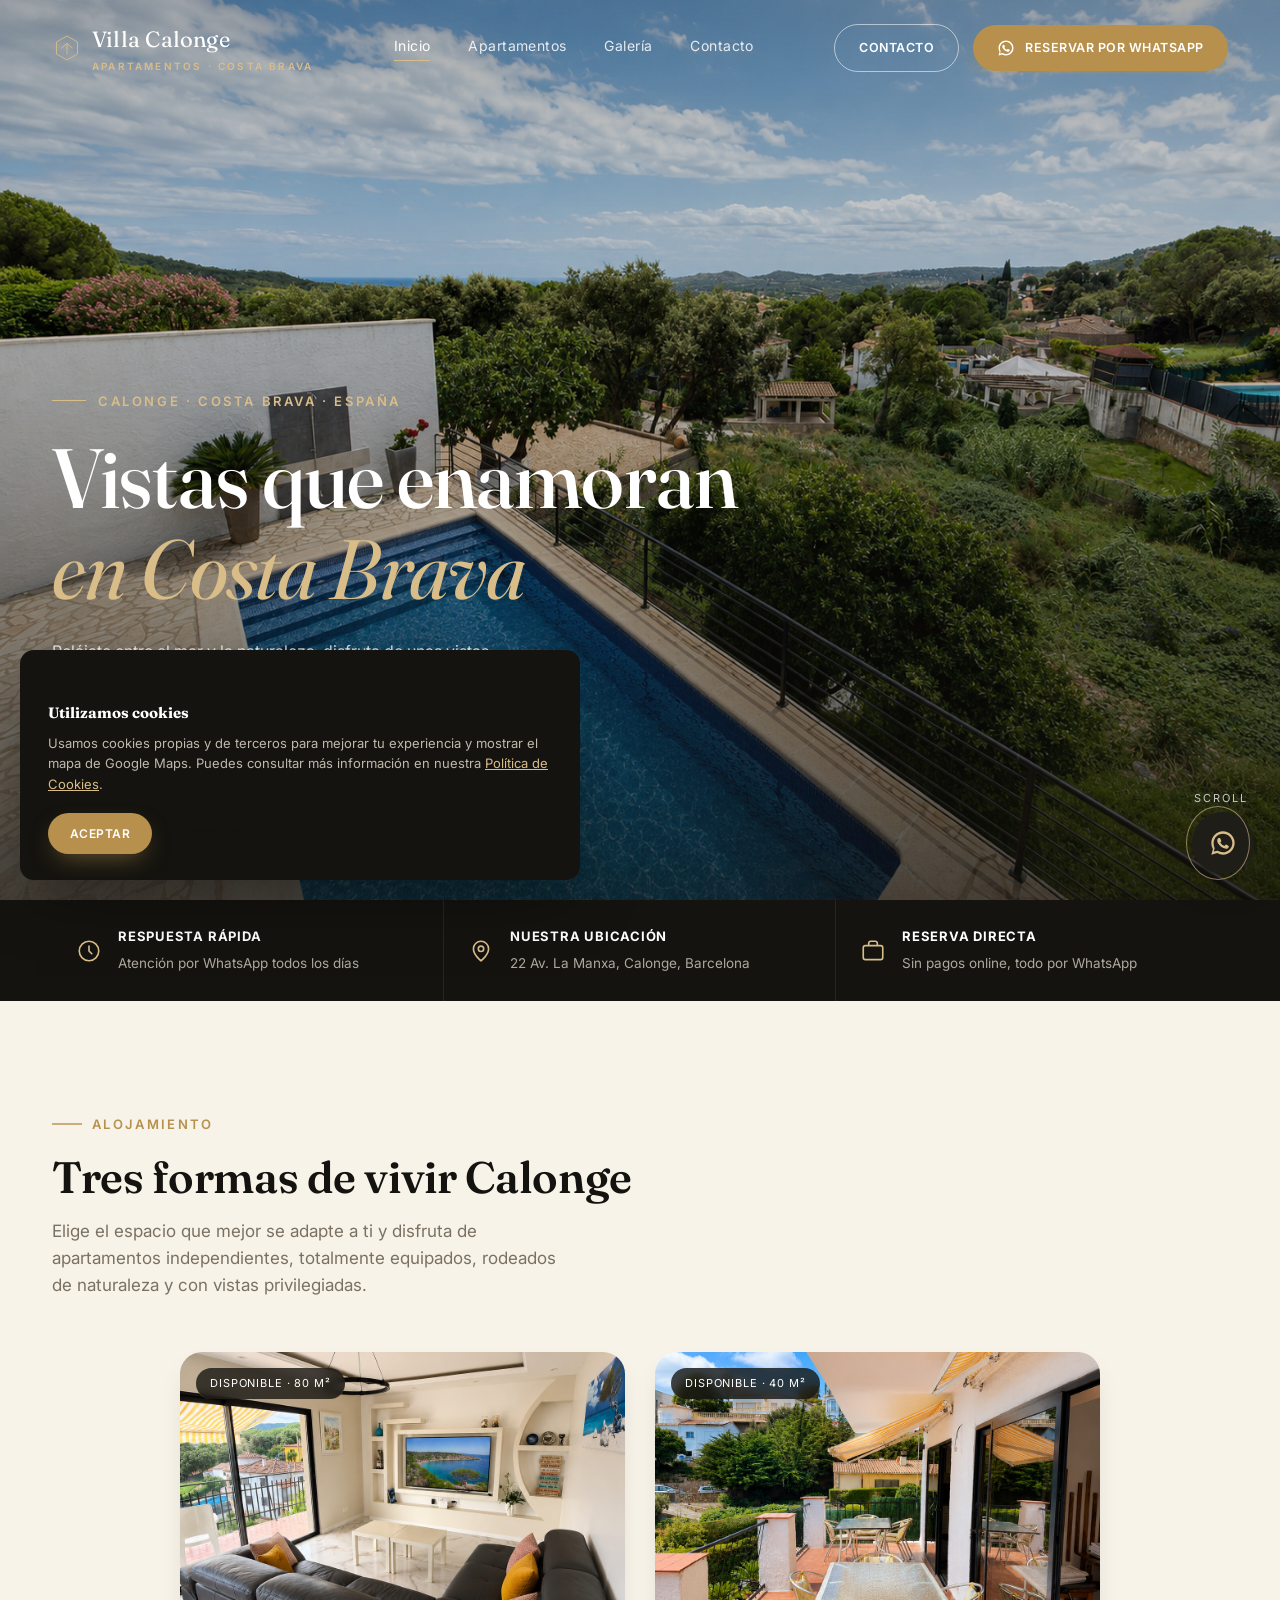
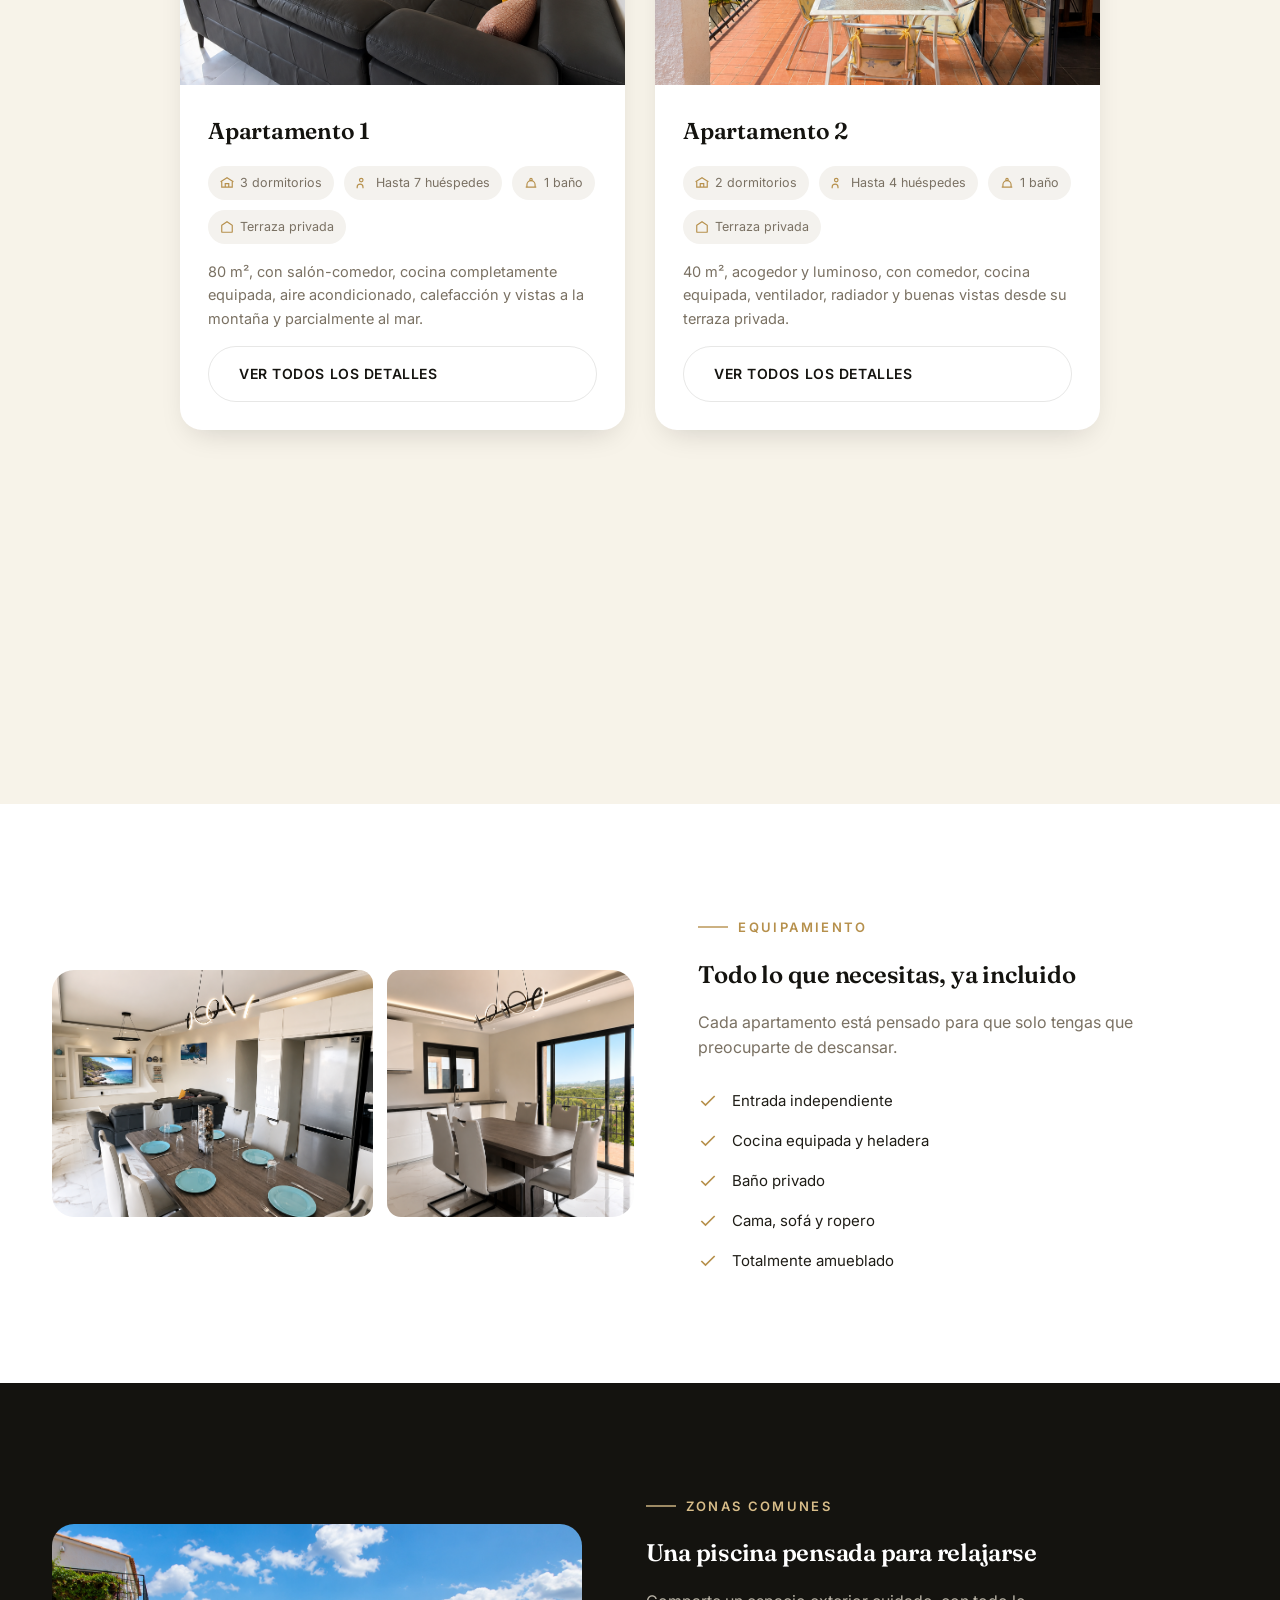
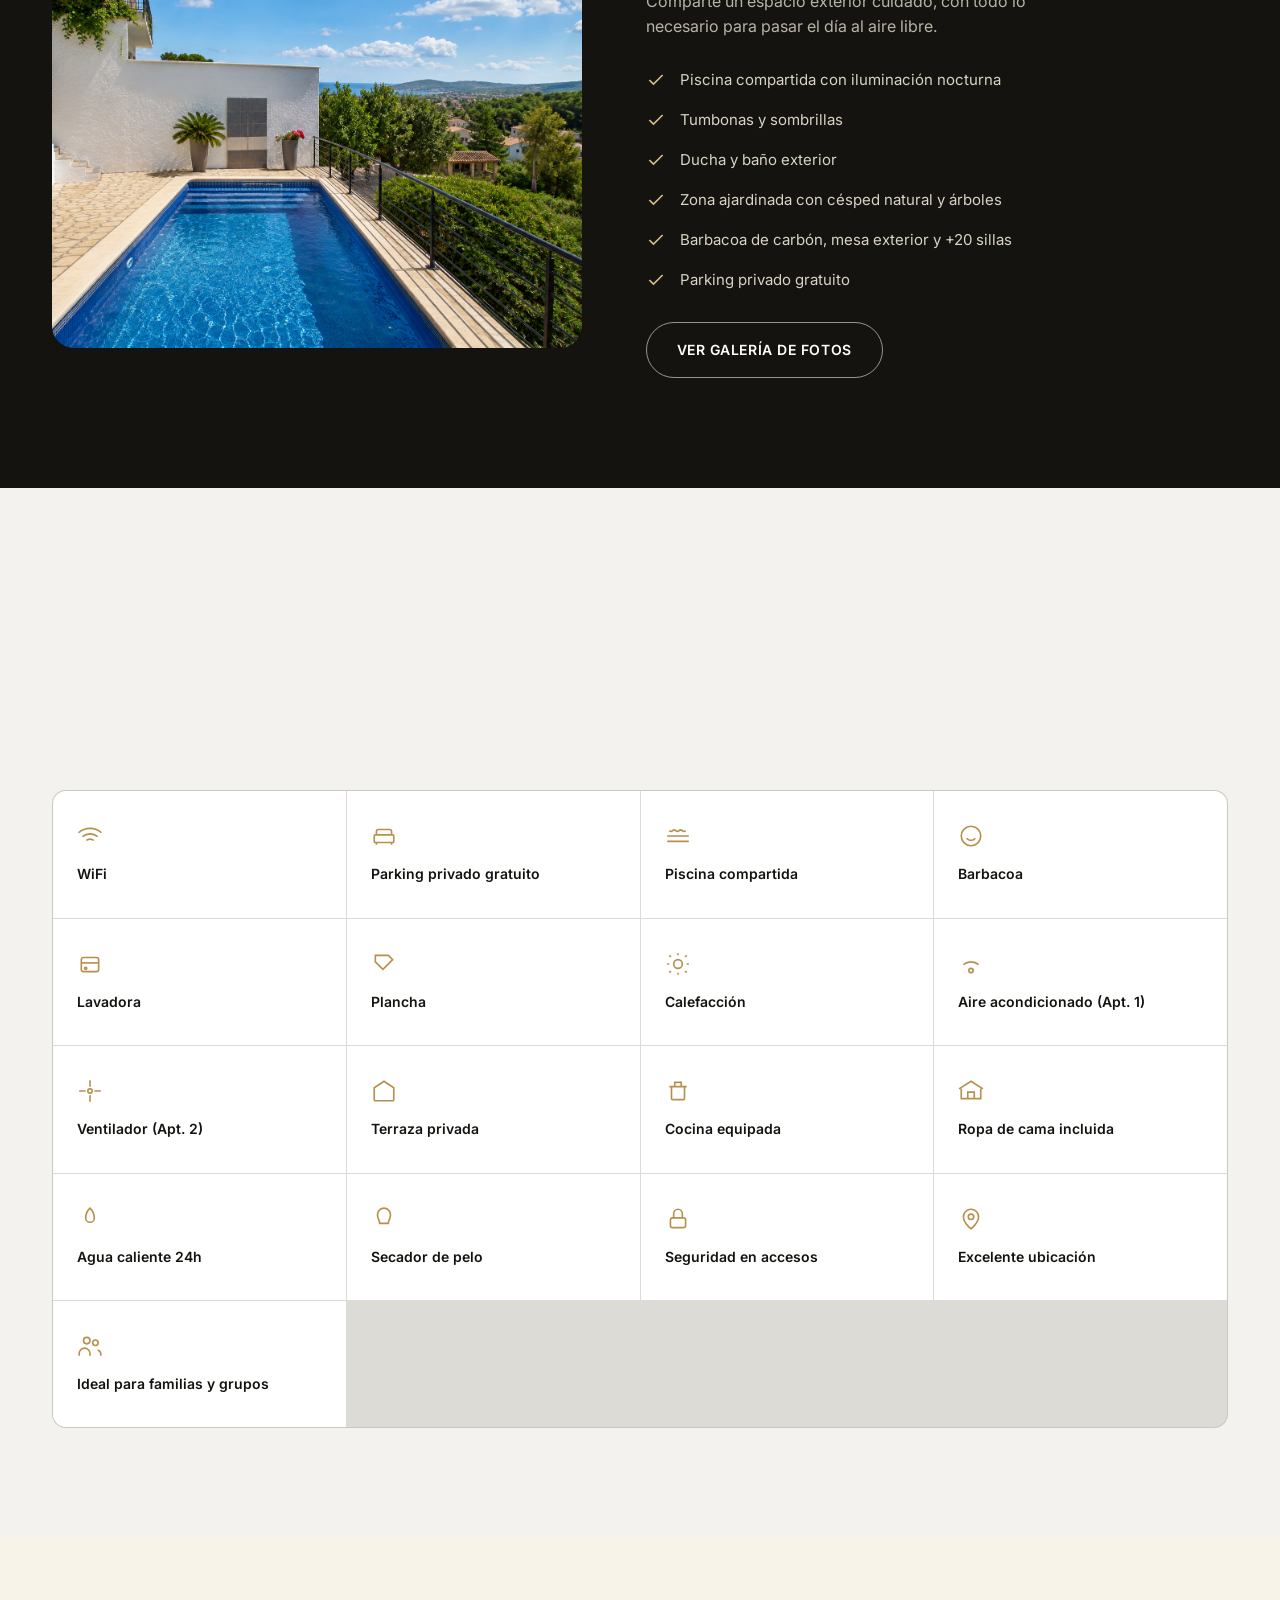
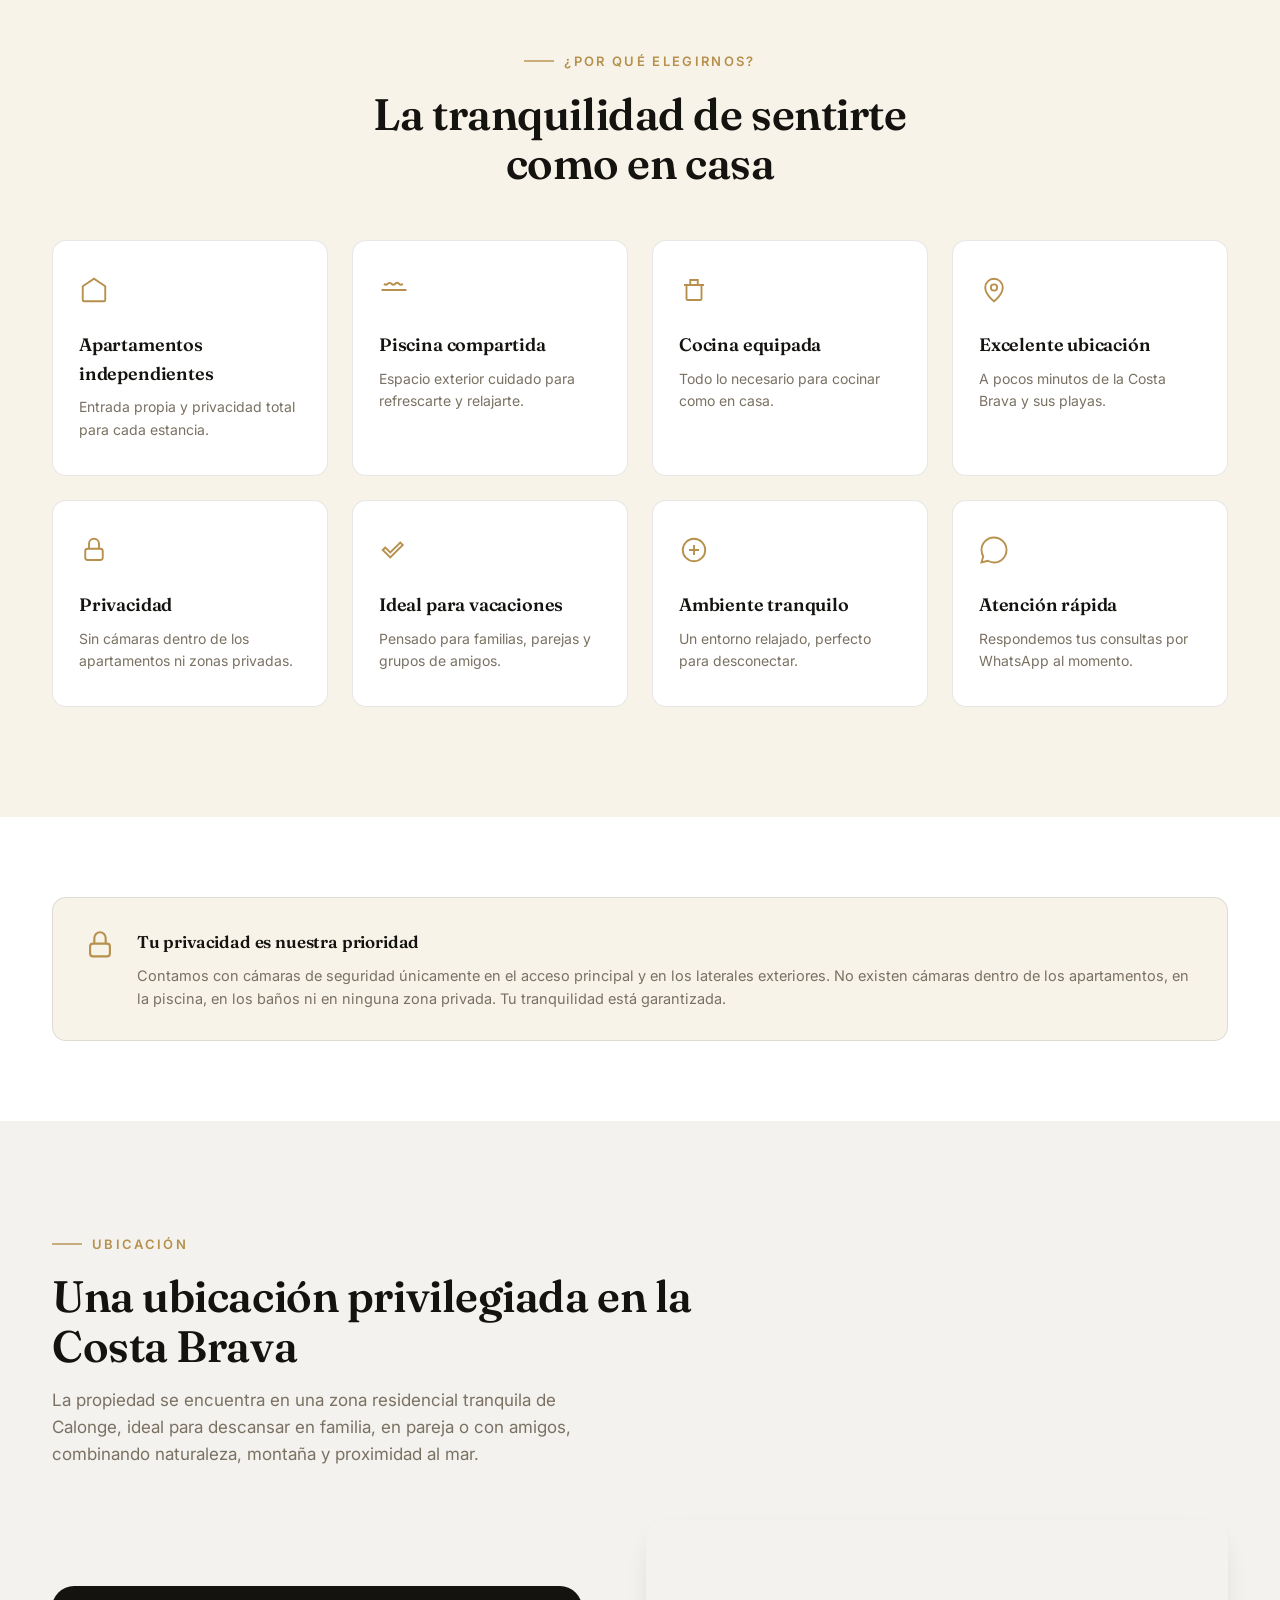
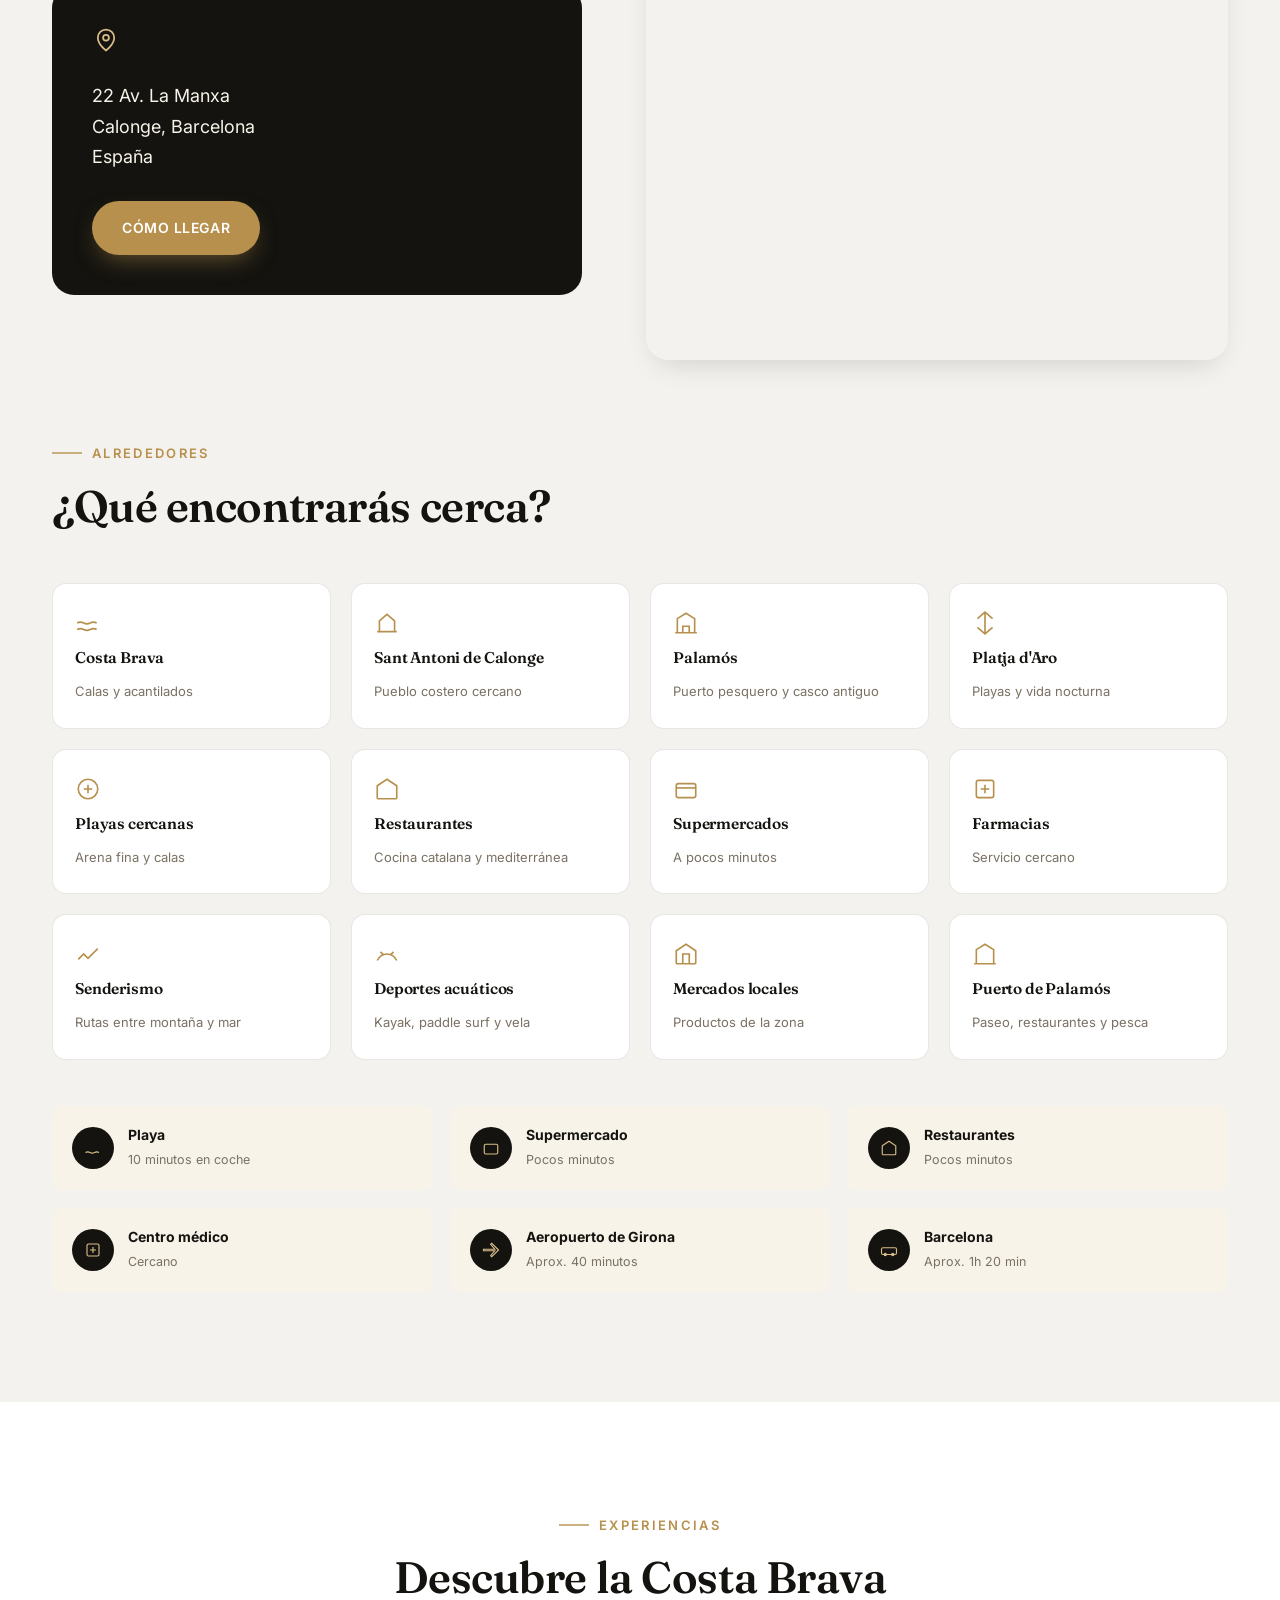
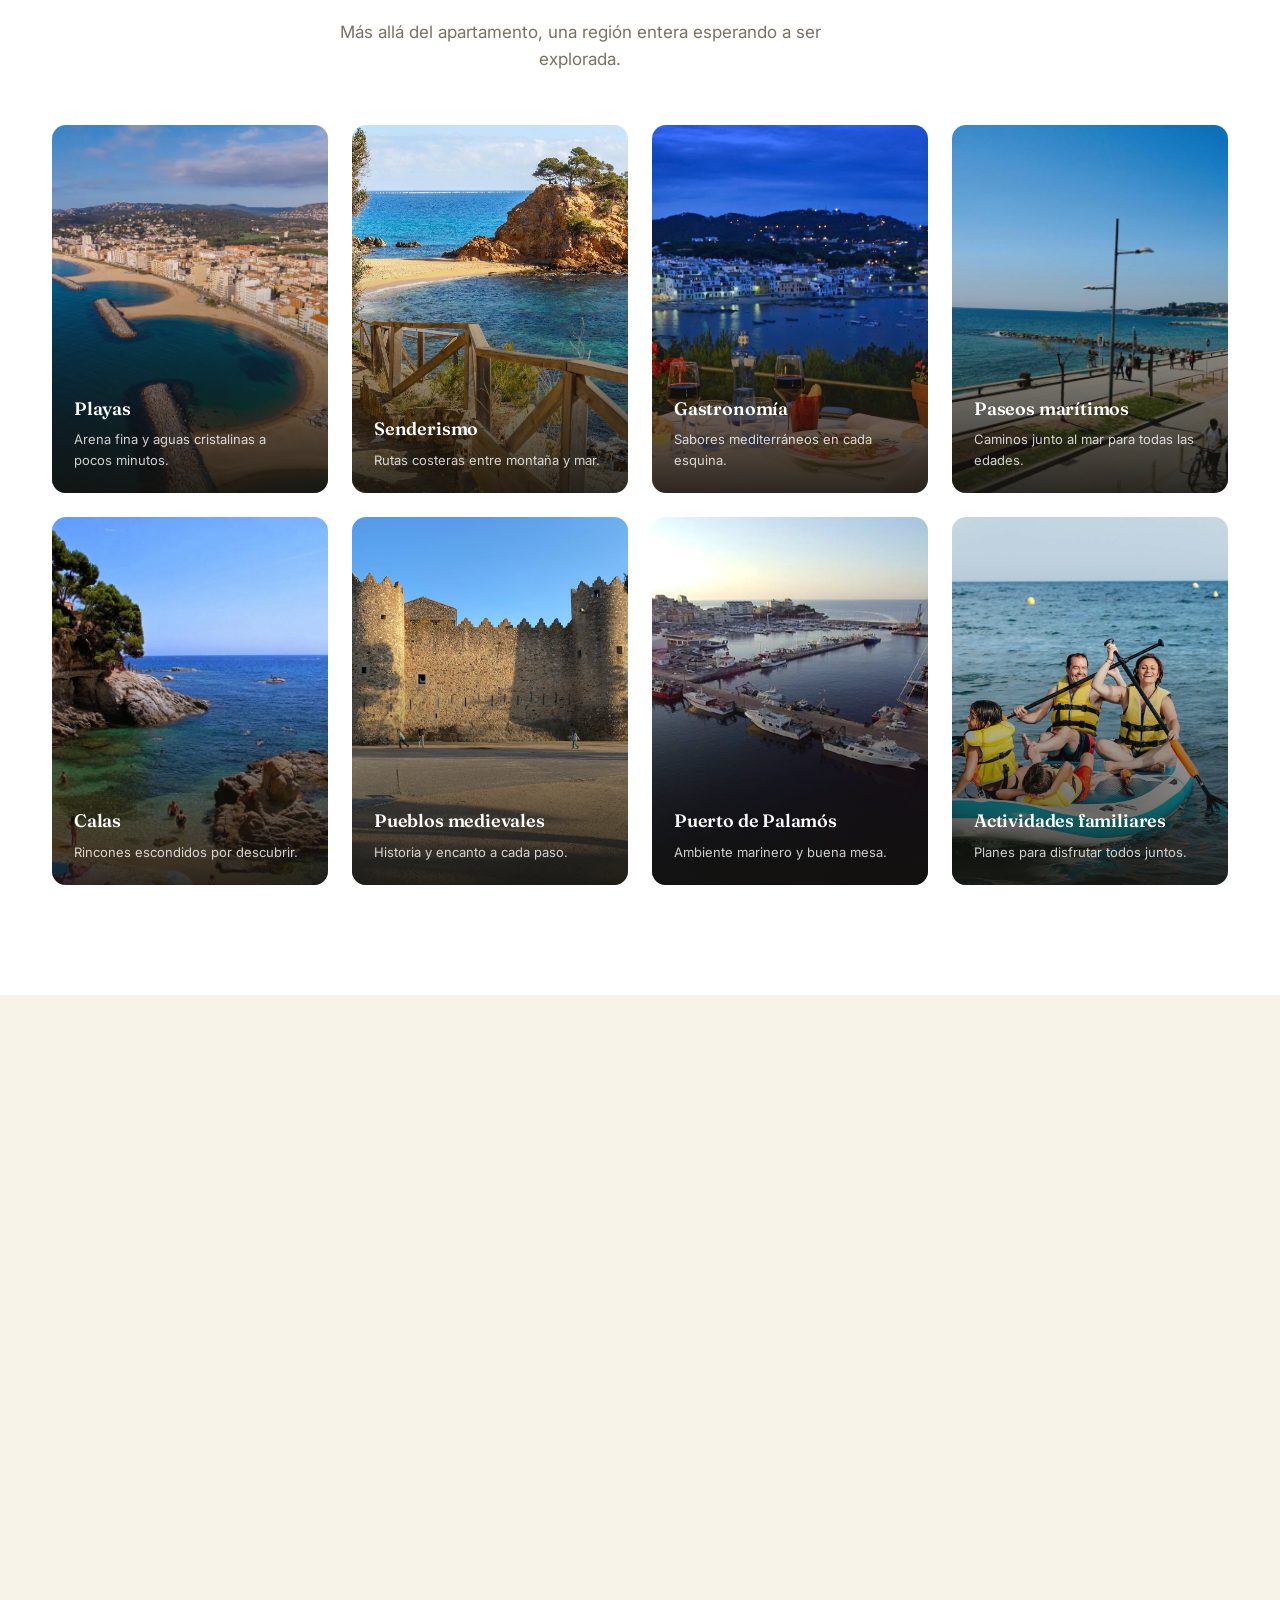
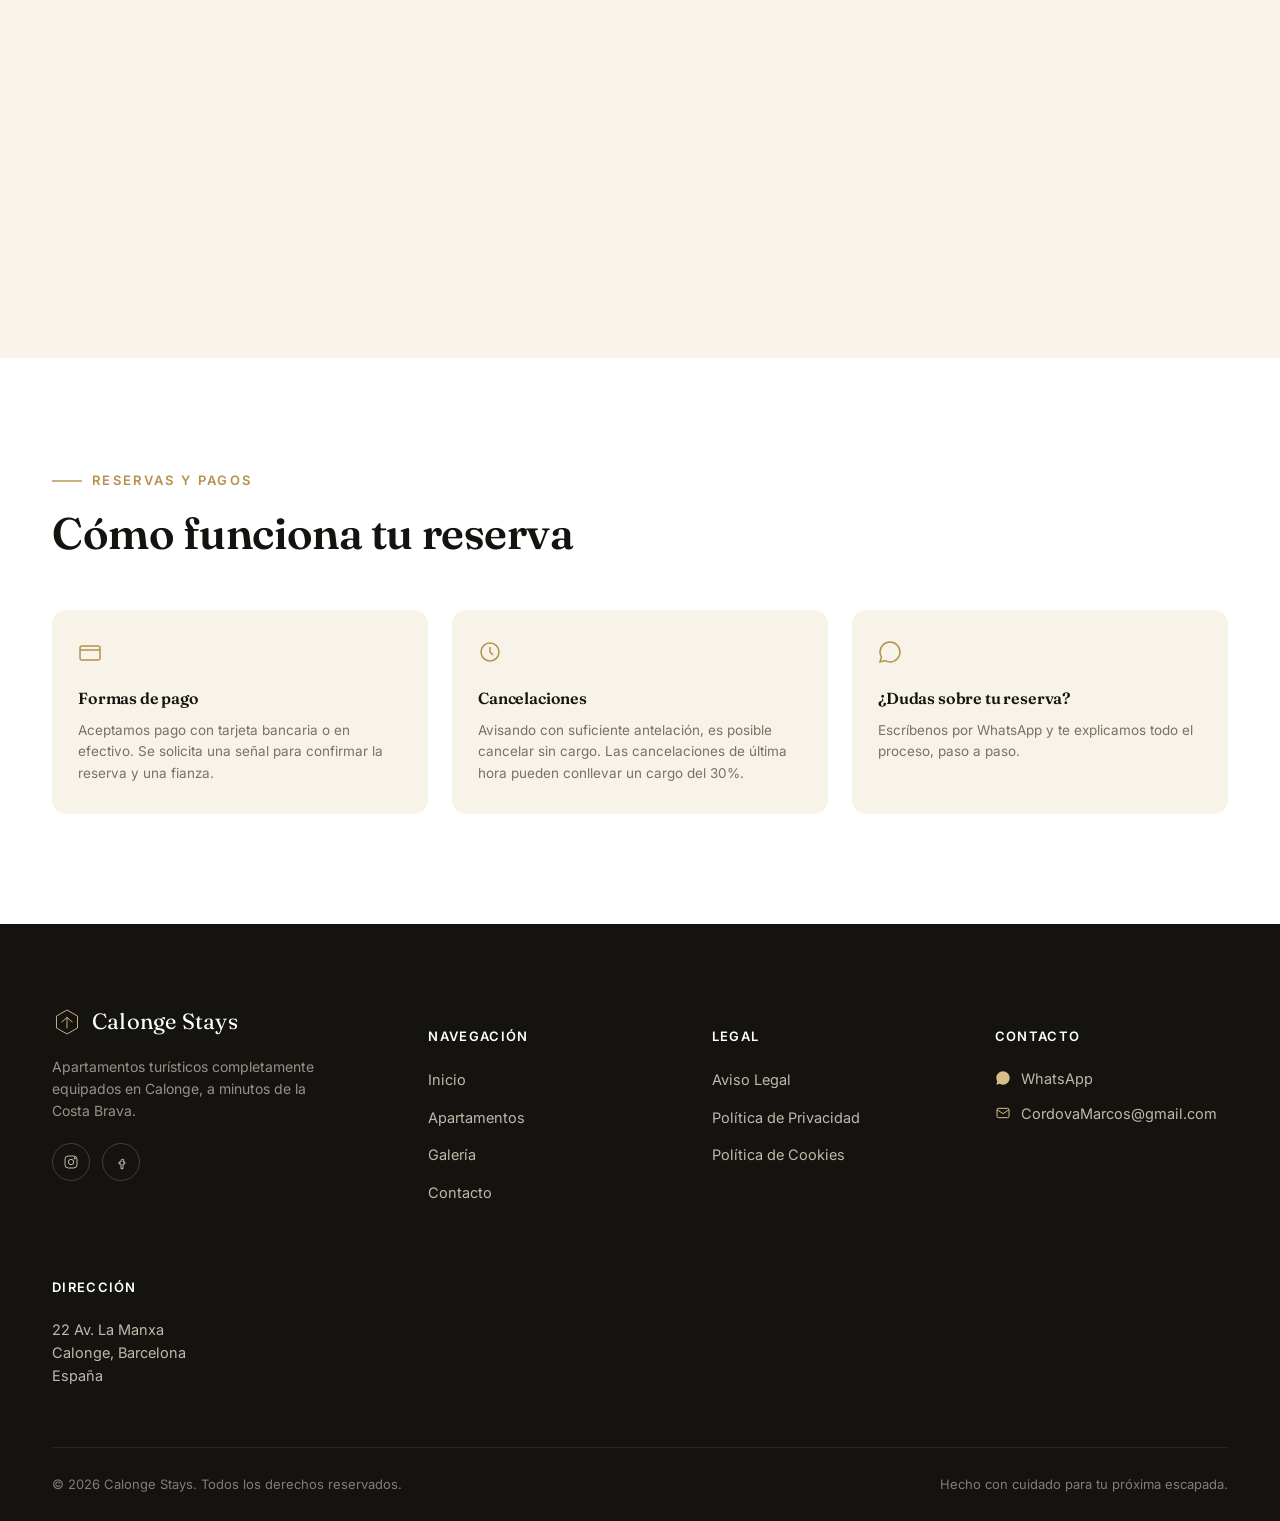
==== commit 2df1adbe: "Update index.html" ====
--- a/index.html
+++ b/index.html
@@ -125,7 +125,7 @@
 <section class="section bg-beige" id="apartamentos">
   <div class="container">
     <div class="section-head reveal">
-      <div class="eyebrow"><svg viewBox="0 0 30 10"><line x1="0" y1="5" x2="30" y2="5" stroke="currentColor" stroke-width="1.4"/></svg>ALOJAMIENTOS EN CALONGE</div>
+      <div class="eyebrow"><svg viewBox="0 0 30 10"><line x1="0" y1="5" x2="30" y2="5" stroke="currentColor" stroke-width="1.4"/></svg>ALOJAMIENTO</div>
       <h2>Tres formas de vivir Calonge</h2>
       <p>Elige el espacio que mejor se adapte a ti y disfruta de apartamentos independientes, totalmente equipados, rodeados de naturaleza y con vistas privilegiadas.</p>
     </div>
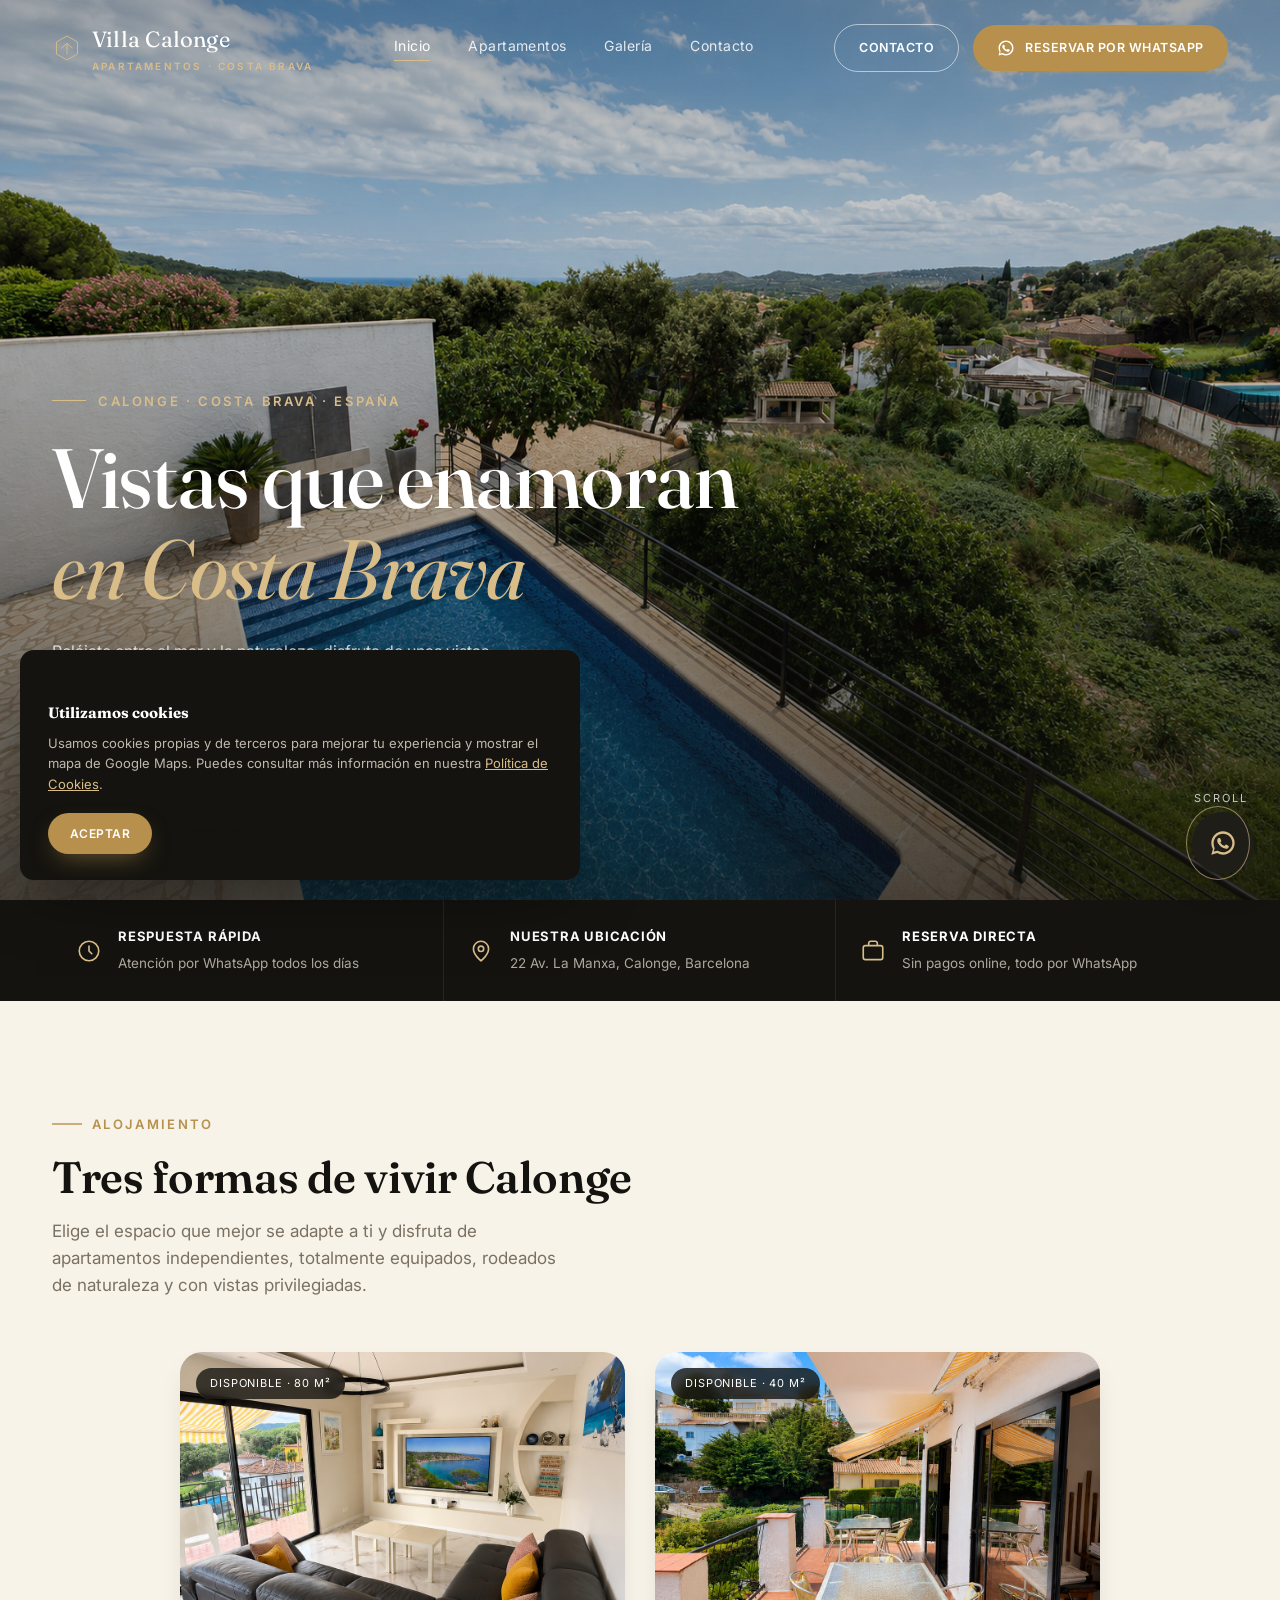
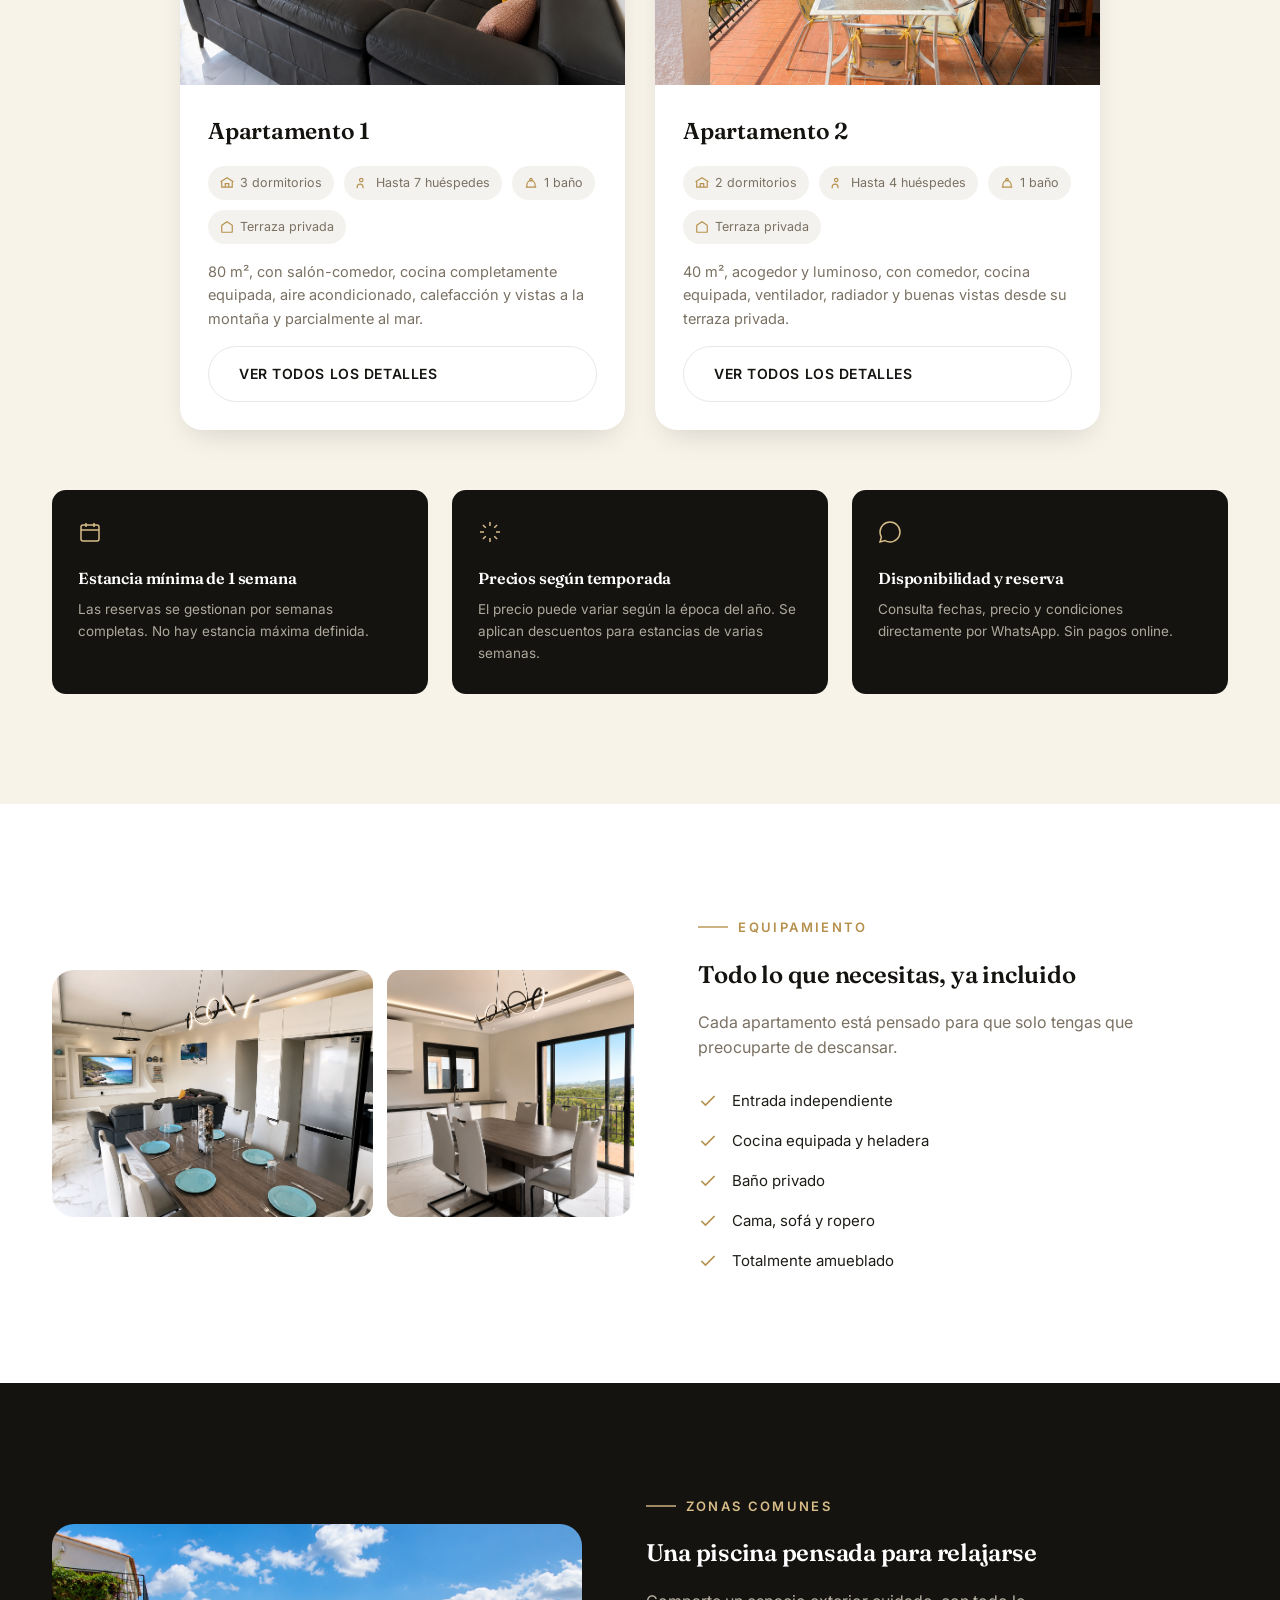
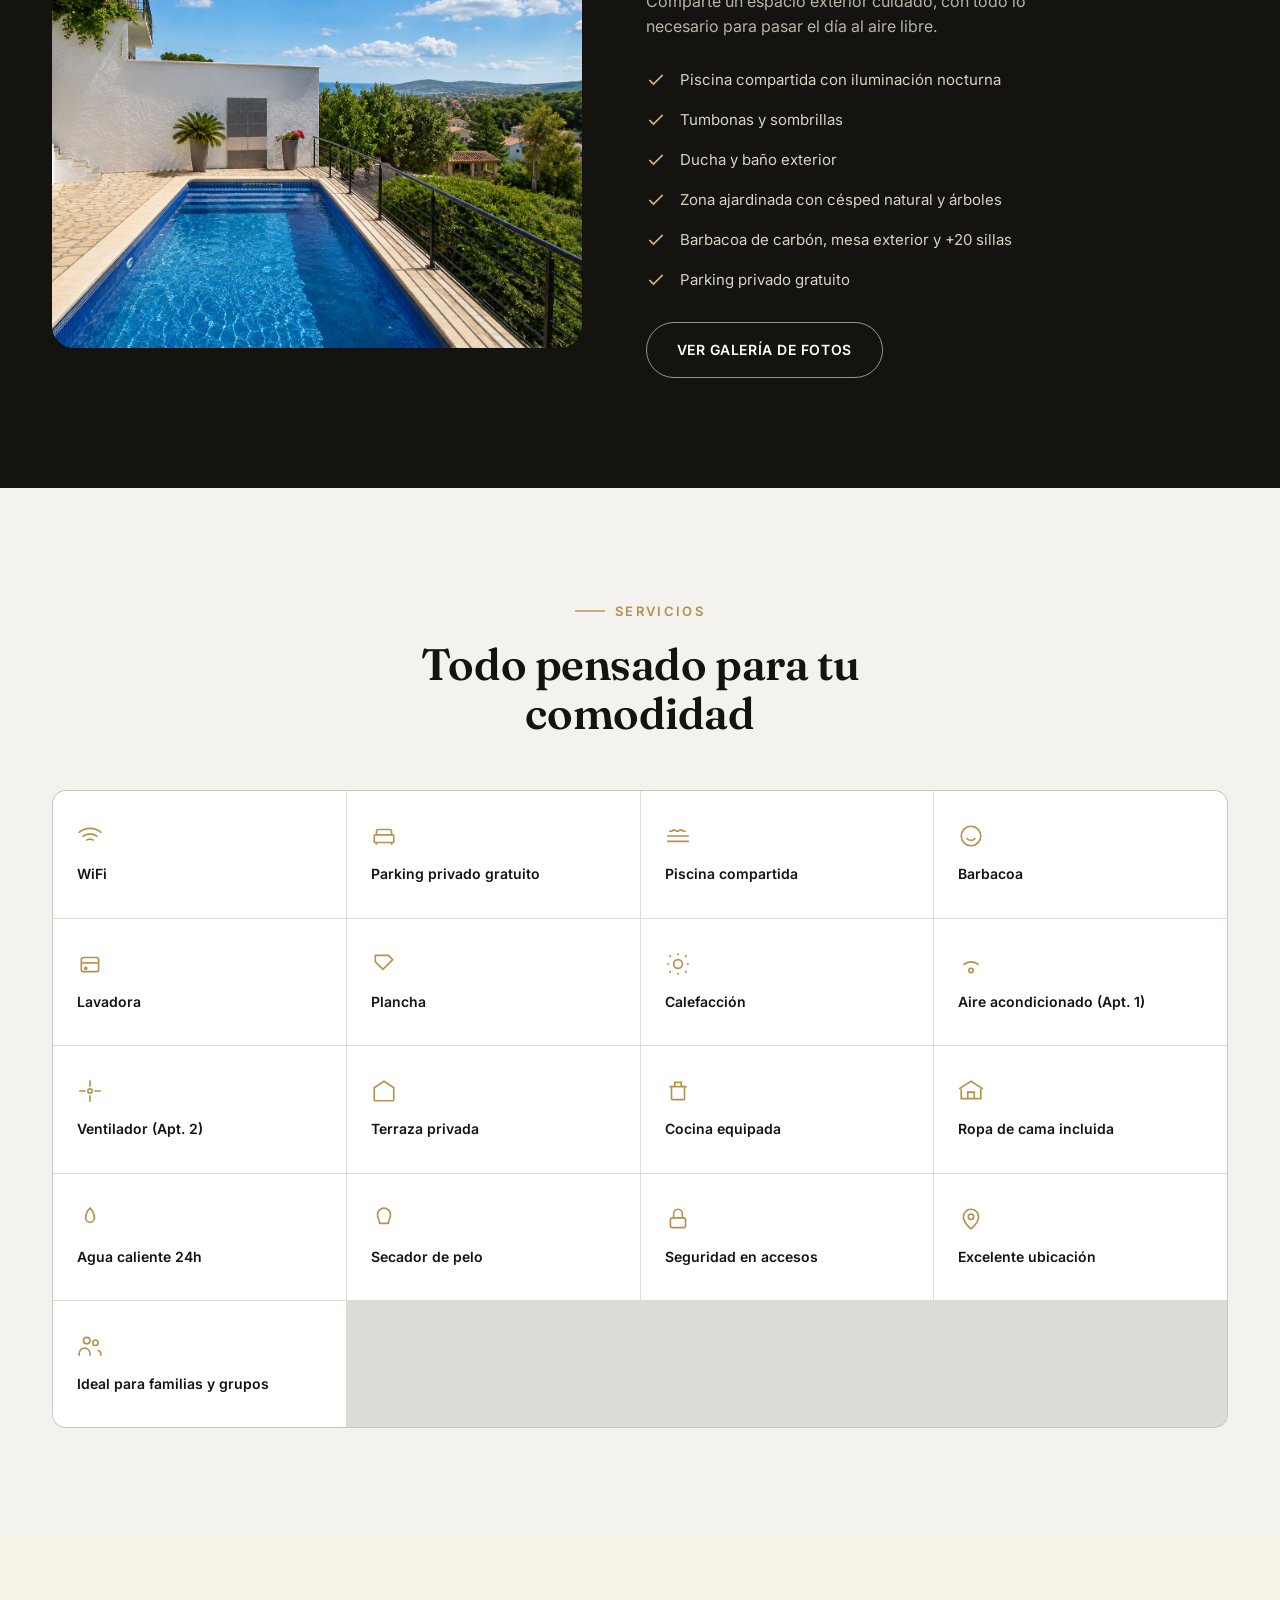
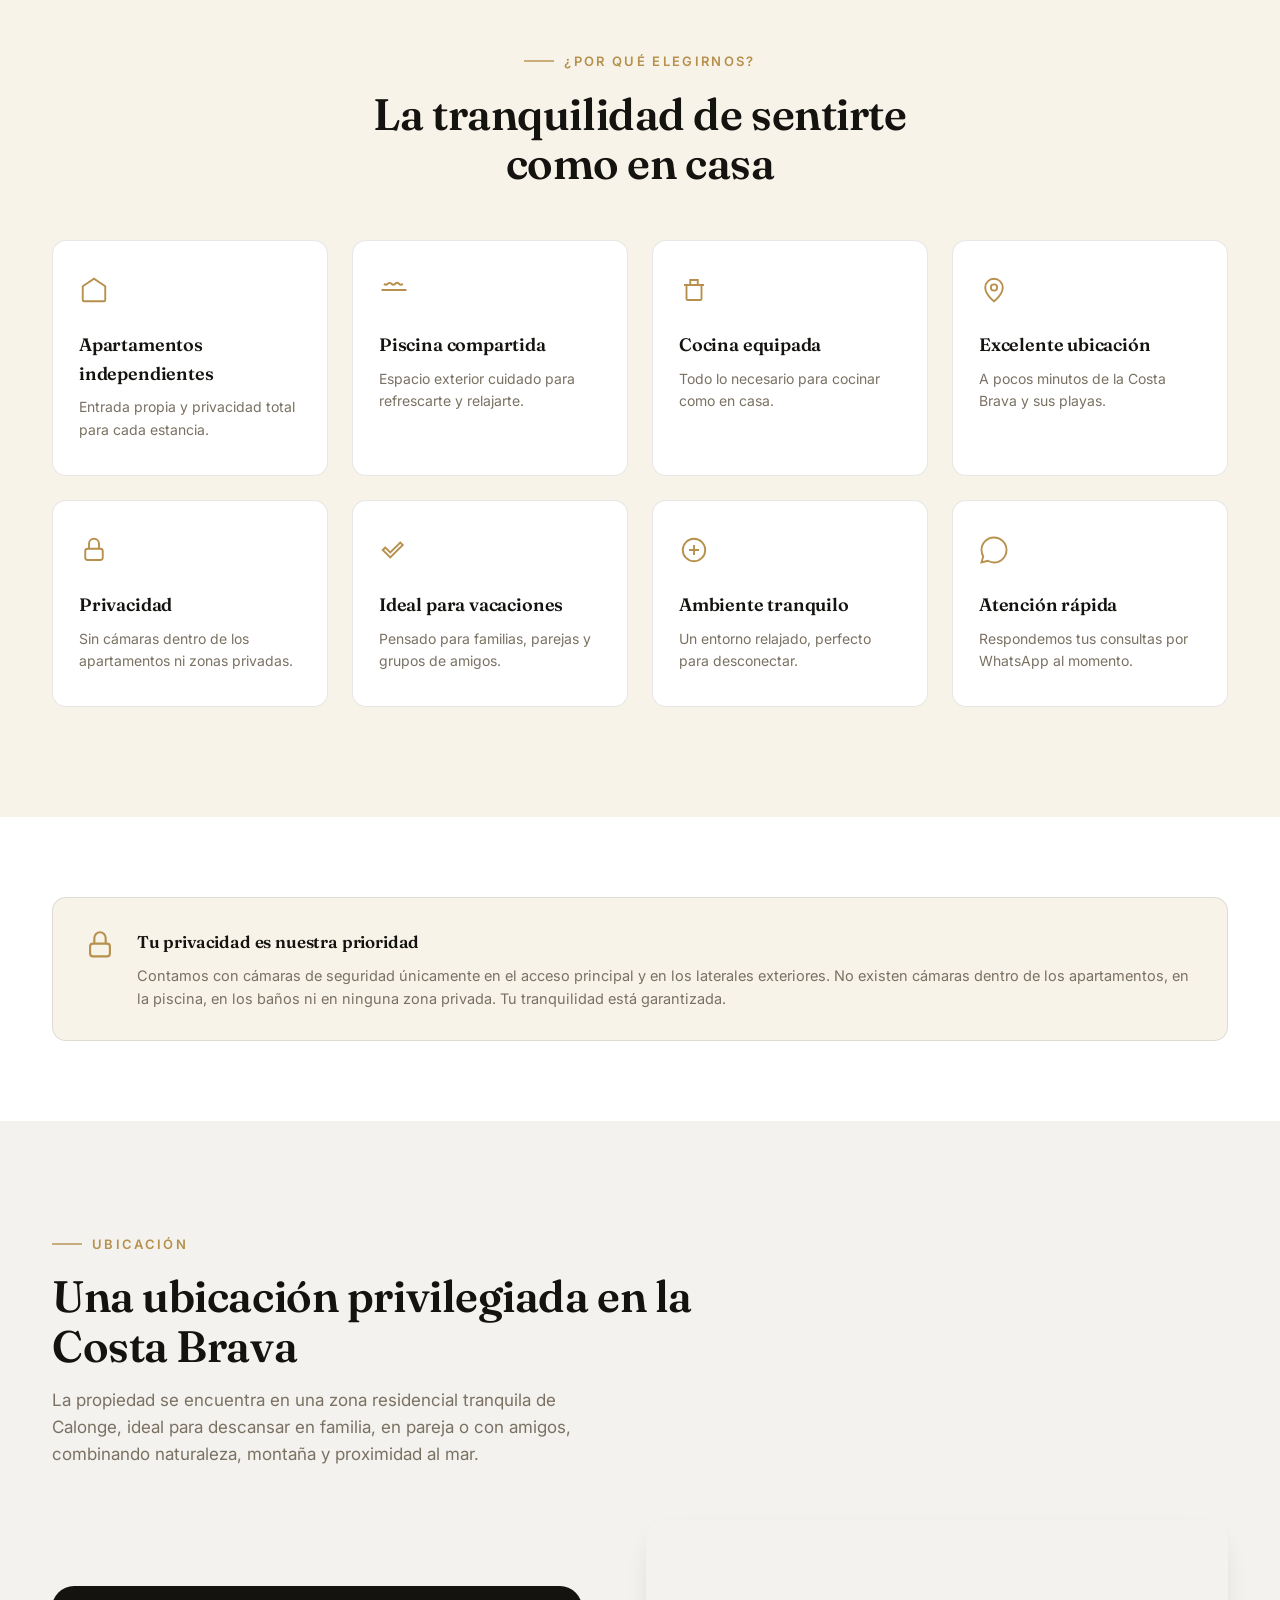
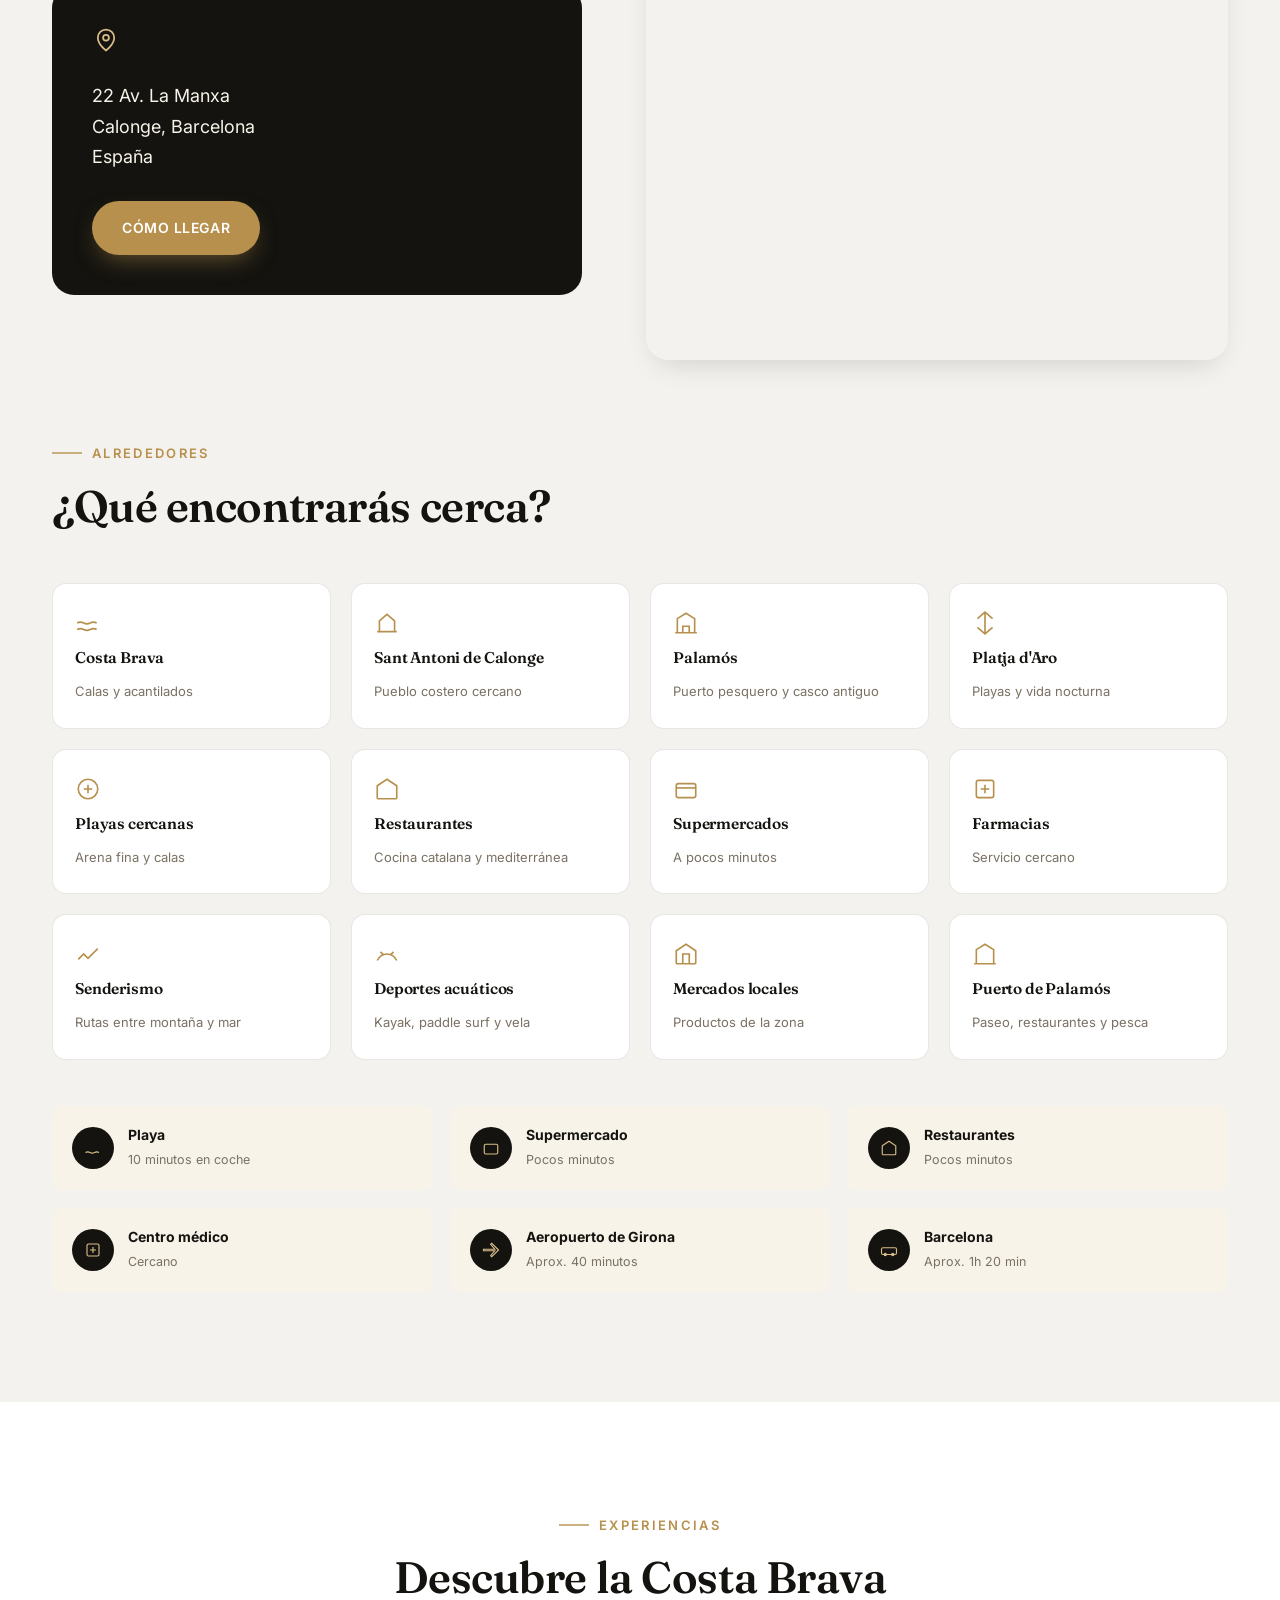
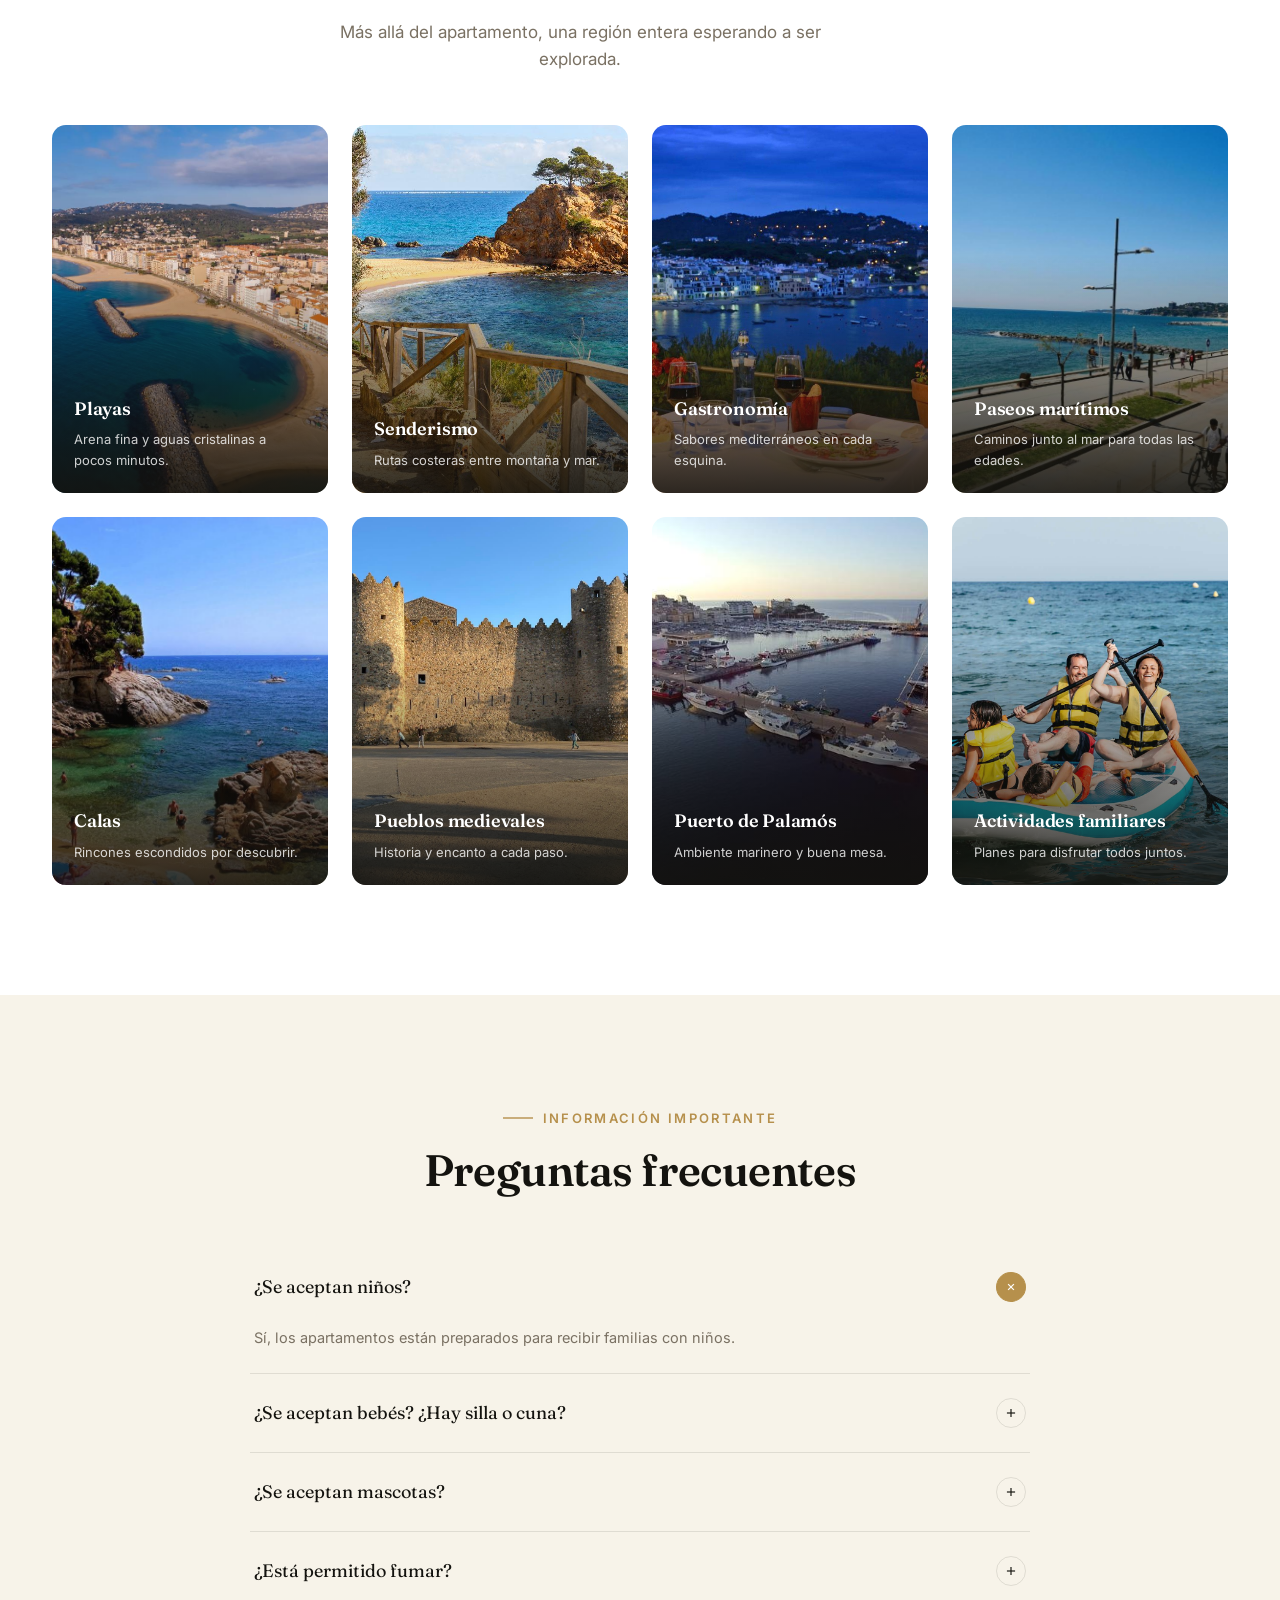
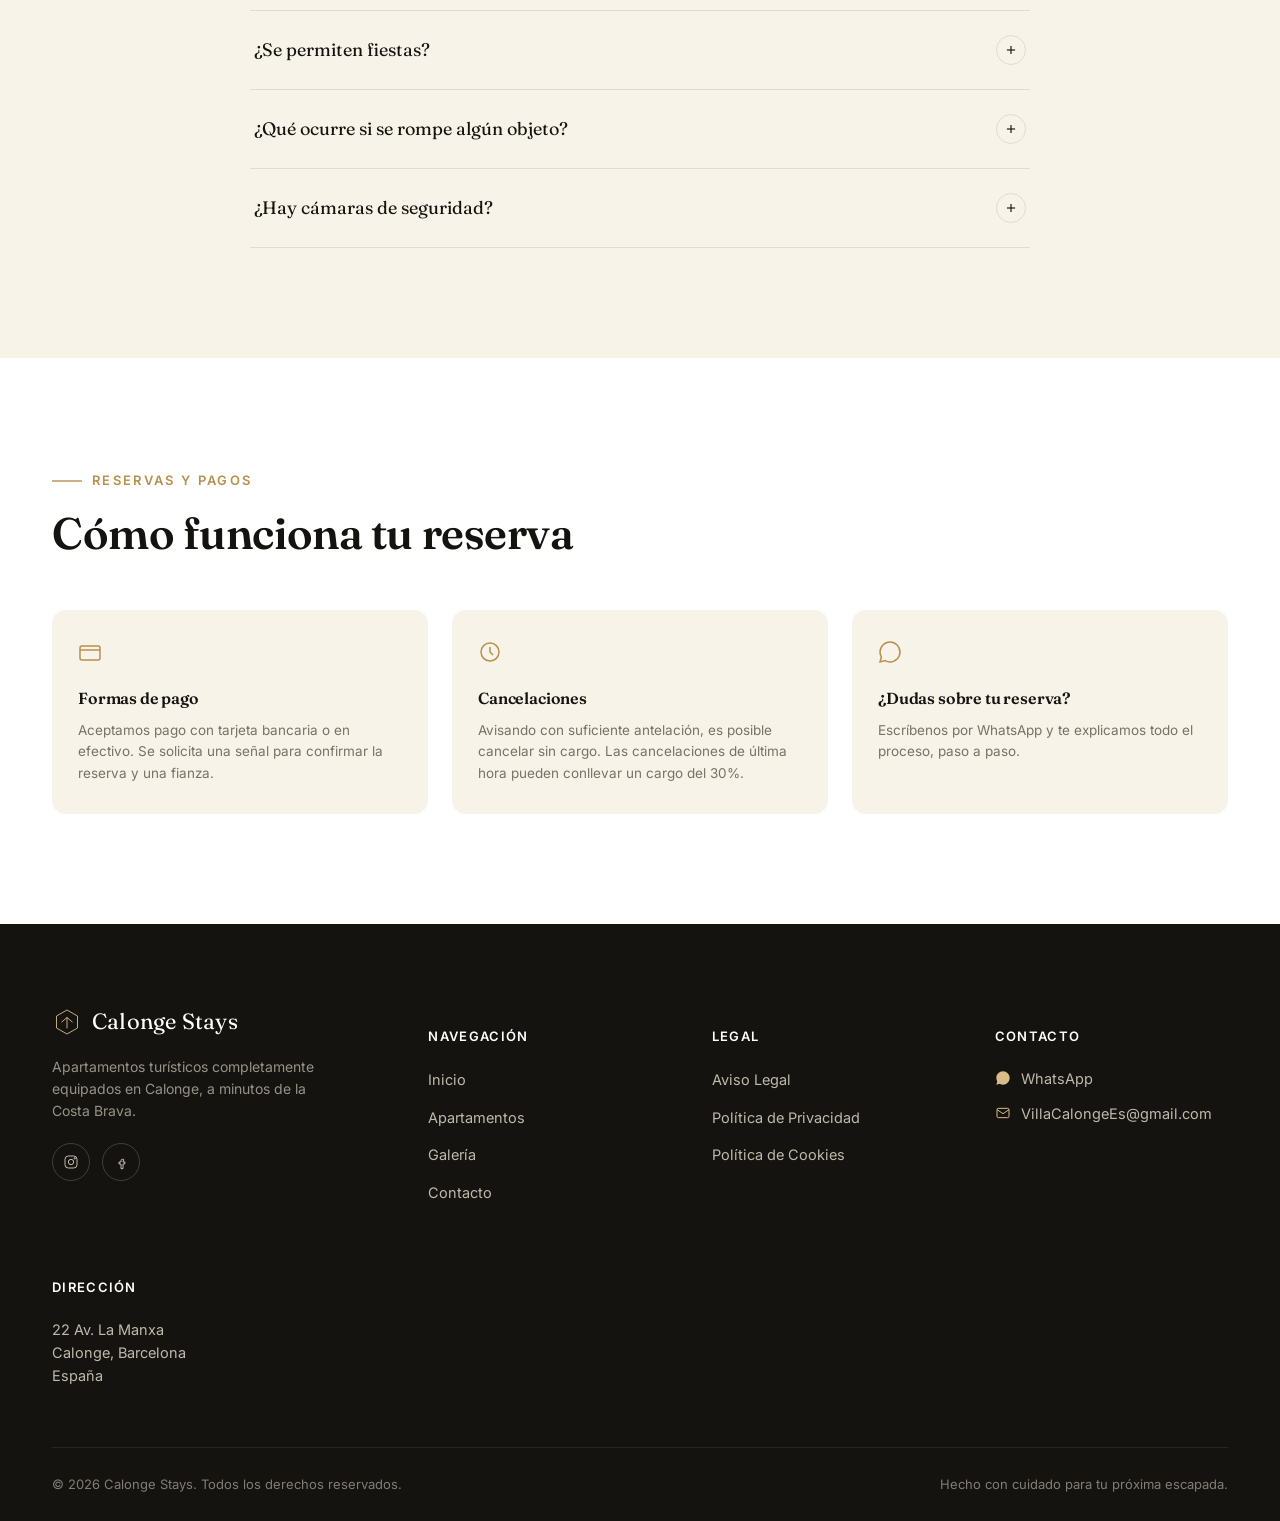
==== commit 3ad424a8: "Update index.html" ====
--- a/index.html
+++ b/index.html
@@ -475,7 +475,7 @@
         <h5>Contacto</h5>
         <ul>
           <li class="contact-line"><svg viewBox="0 0 24 24" fill="currentColor"><path d="M12 2C6.48 2 2 6.48 2 12c0 1.85.5 3.58 1.38 5.07L2 22l5.07-1.36A9.93 9.93 0 0012 22c5.52 0 10-4.48 10-10S17.52 2 12 2z"/></svg><a href="#" data-whatsapp data-apartment="Consulta general">WhatsApp</a></li>
-          <li class="contact-line"><svg viewBox="0 0 24 24" fill="none" stroke="currentColor" stroke-width="1.5"><rect x="3" y="5" width="18" height="14" rx="2"/><path d="M3 7l9 6 9-6"/></svg><a href="mailto:CordovaMarcos@gmail.com">CordovaMarcos@gmail.com</a></li>
+          <li class="contact-line"><svg viewBox="0 0 24 24" fill="none" stroke="currentColor" stroke-width="1.5"><rect x="3" y="5" width="18" height="14" rx="2"/><path d="M3 7l9 6 9-6"/></svg><a href="mailto:VillaCalongeEs@gmail.com">VillaCalongeEs@gmail.com</a></li>
         </ul>
       </div>
       <div class="footer-col">
